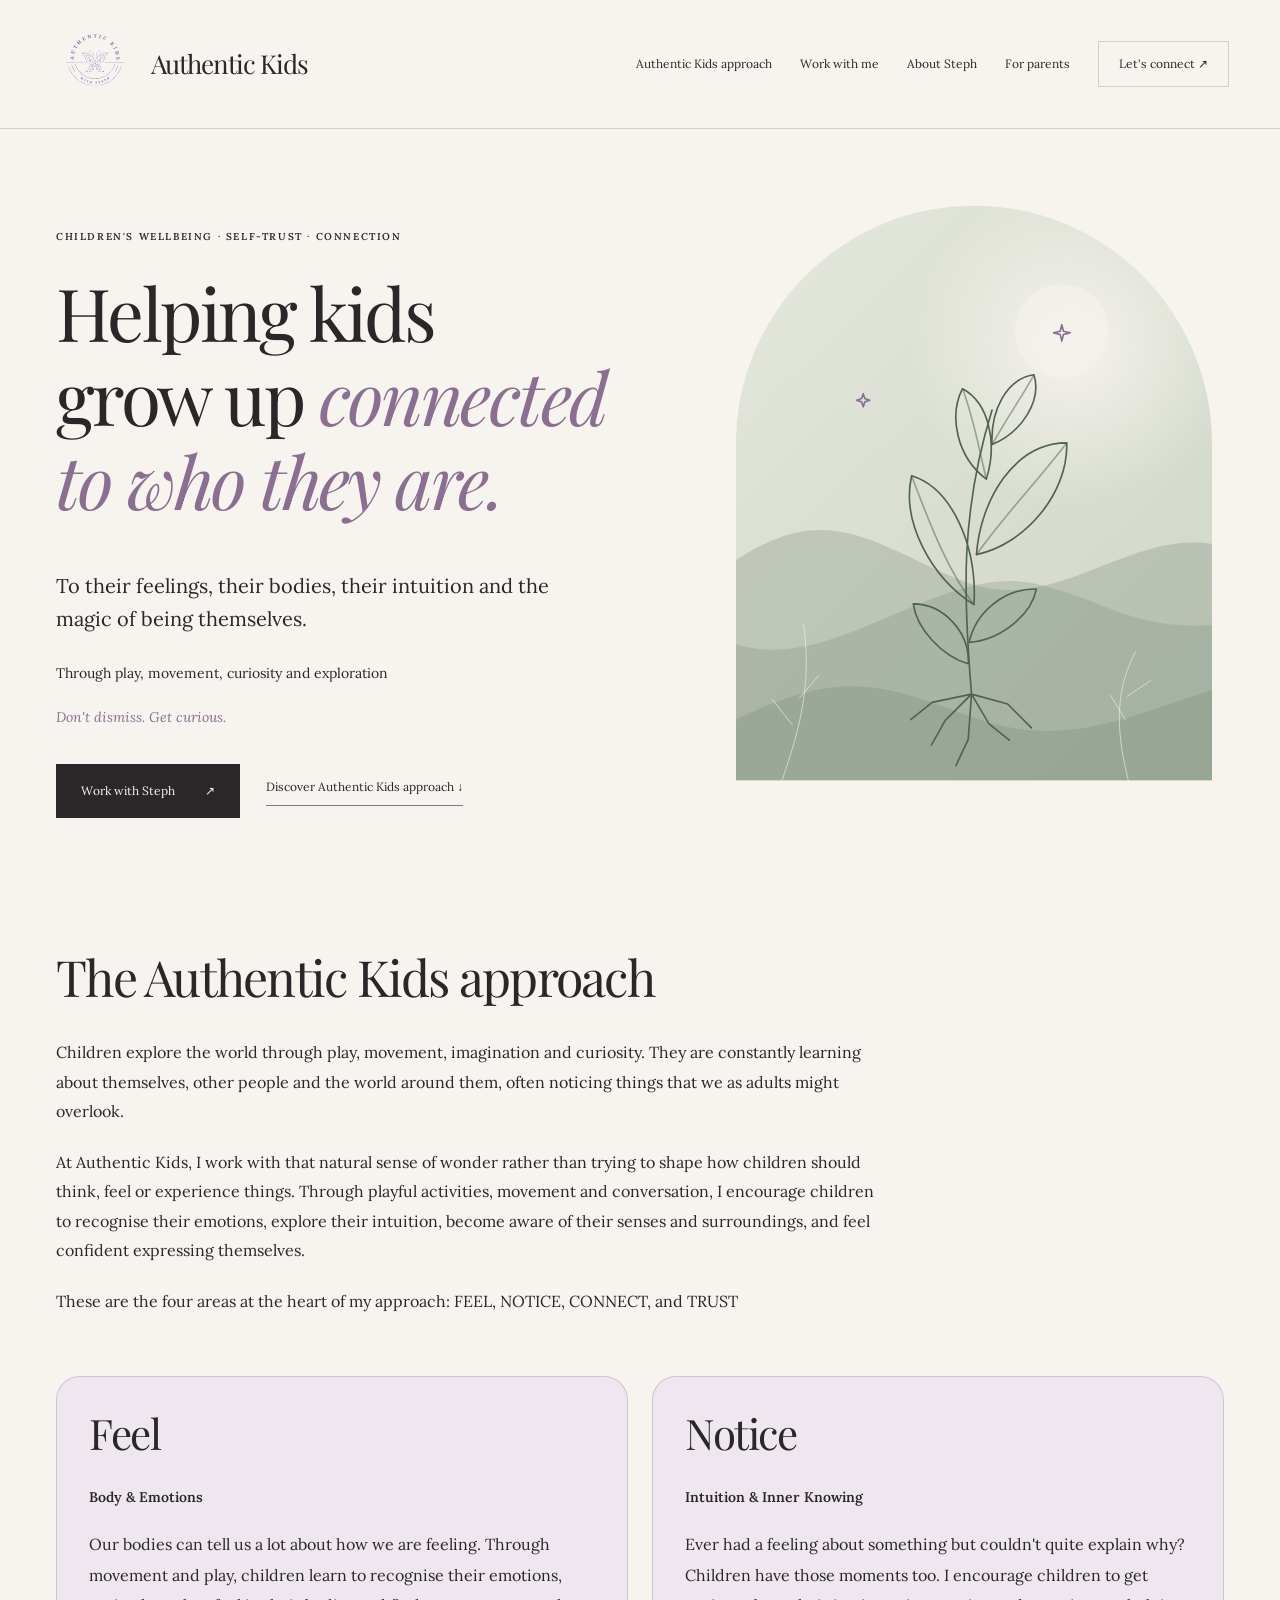
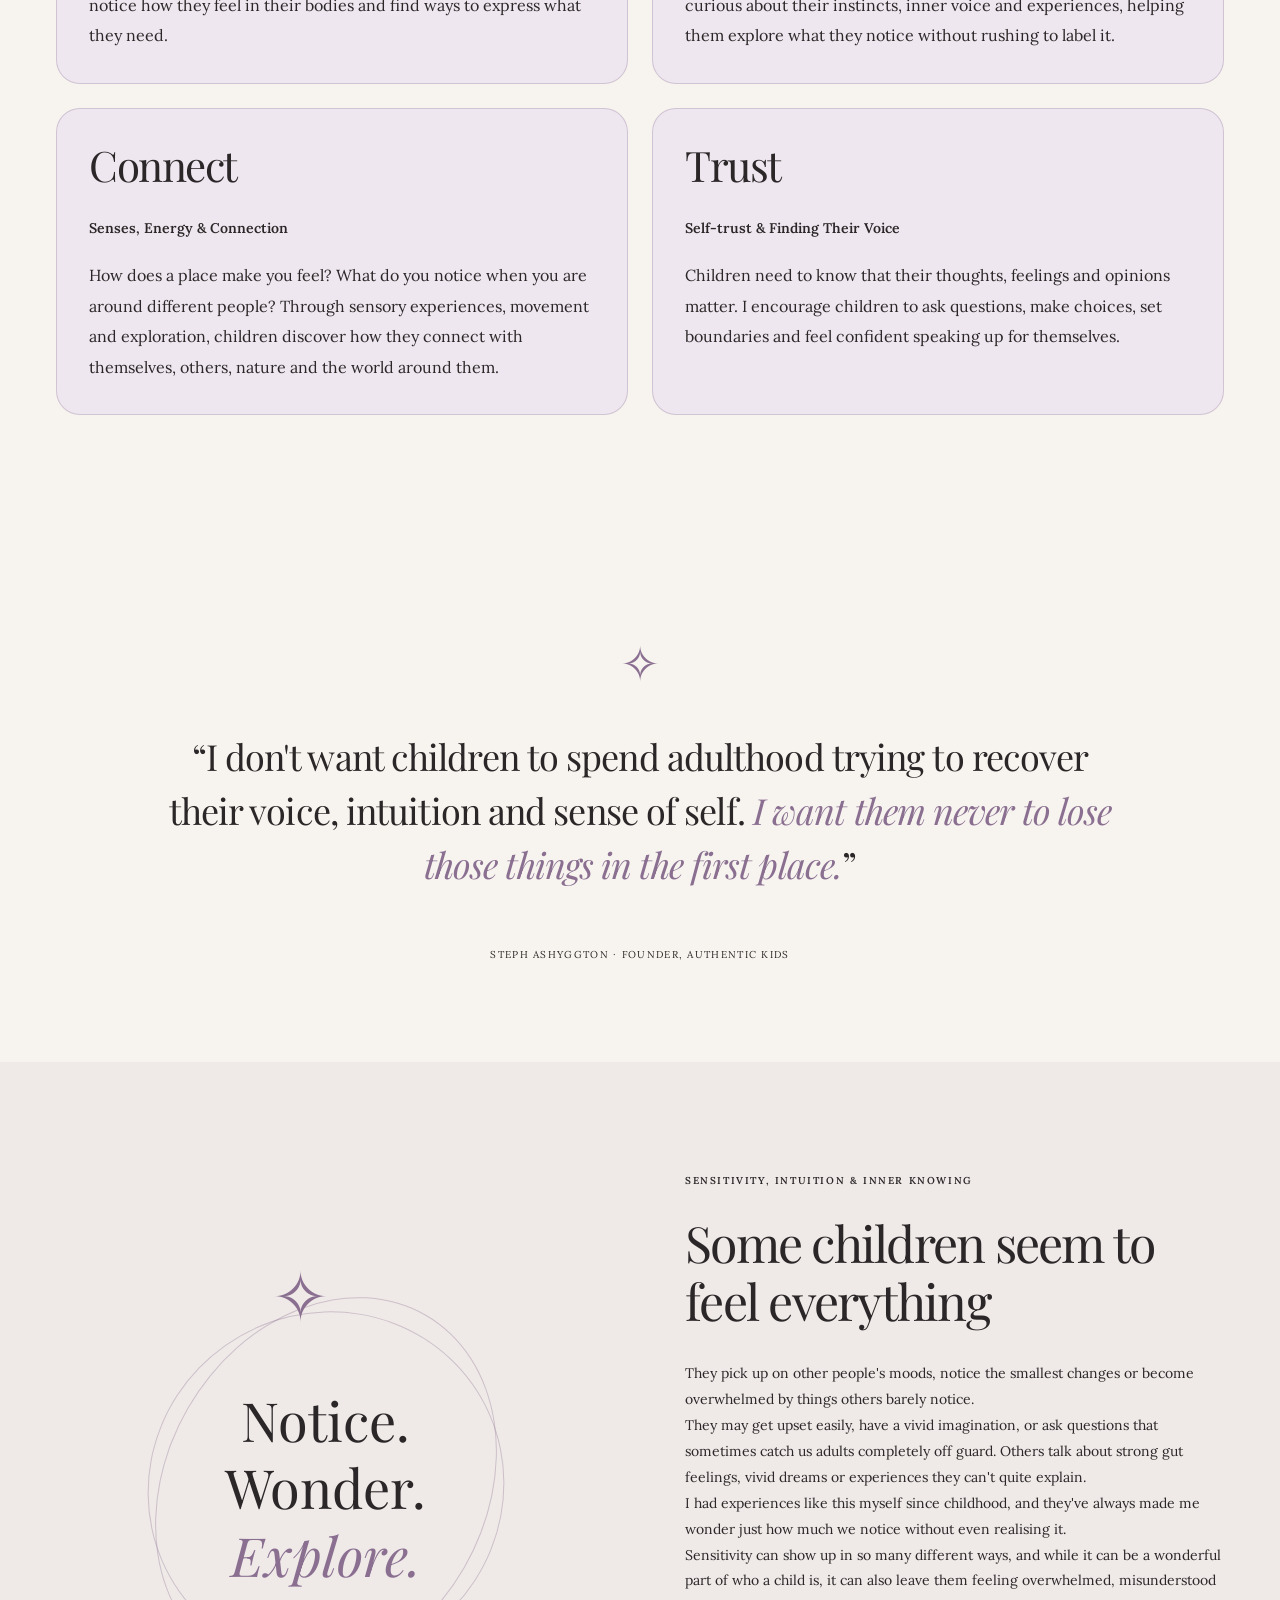
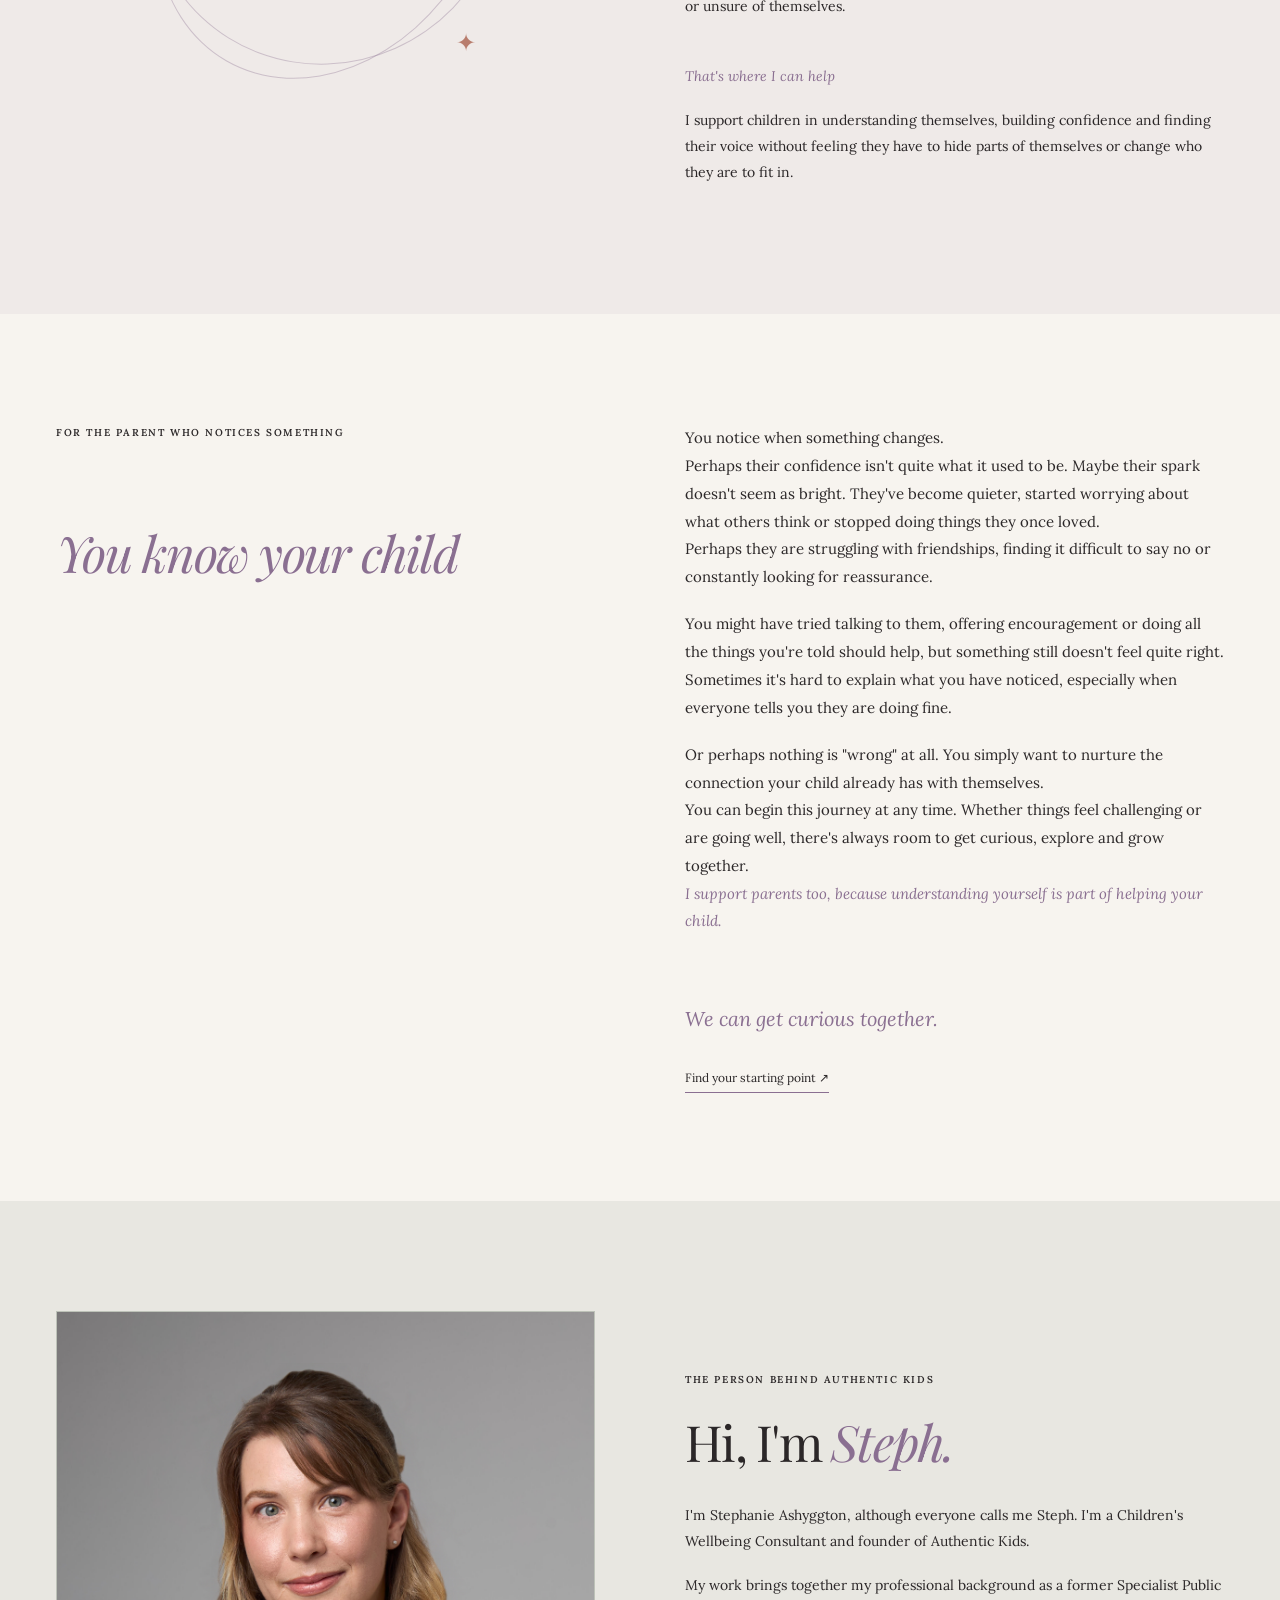
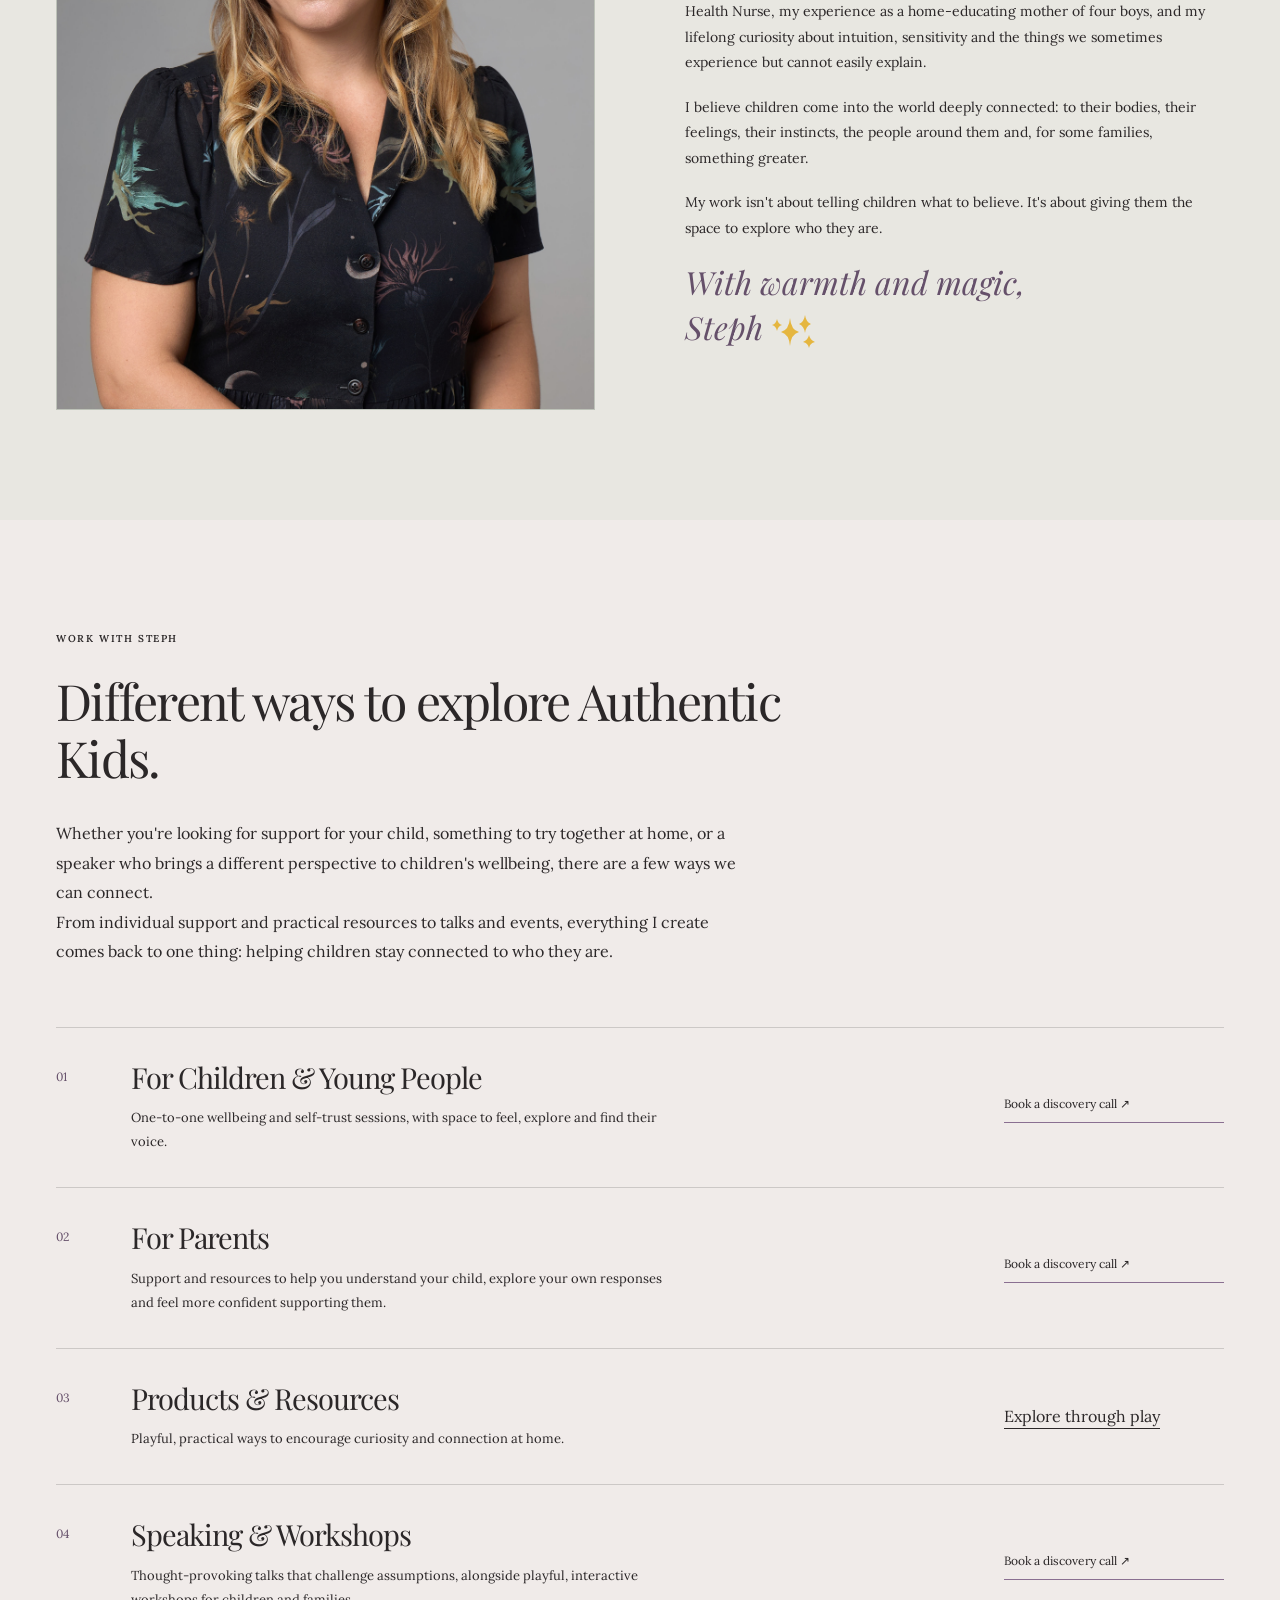
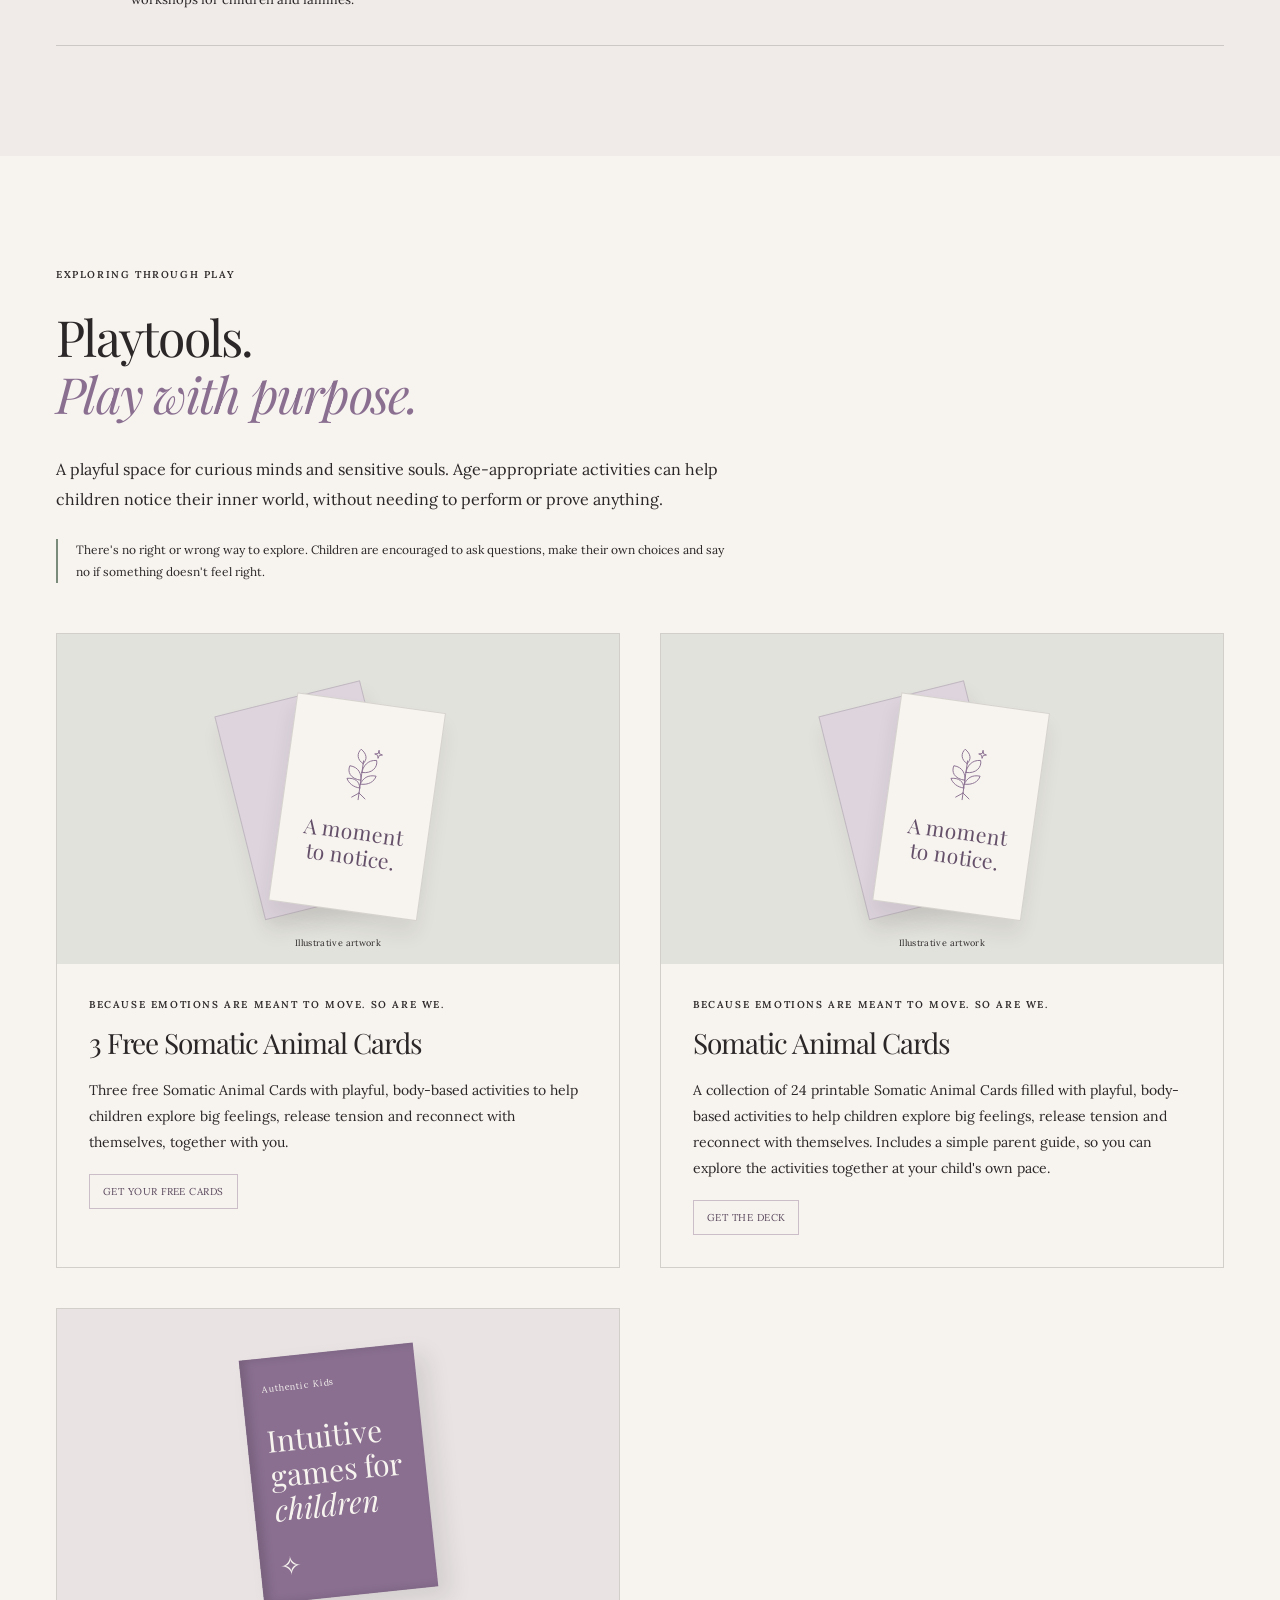
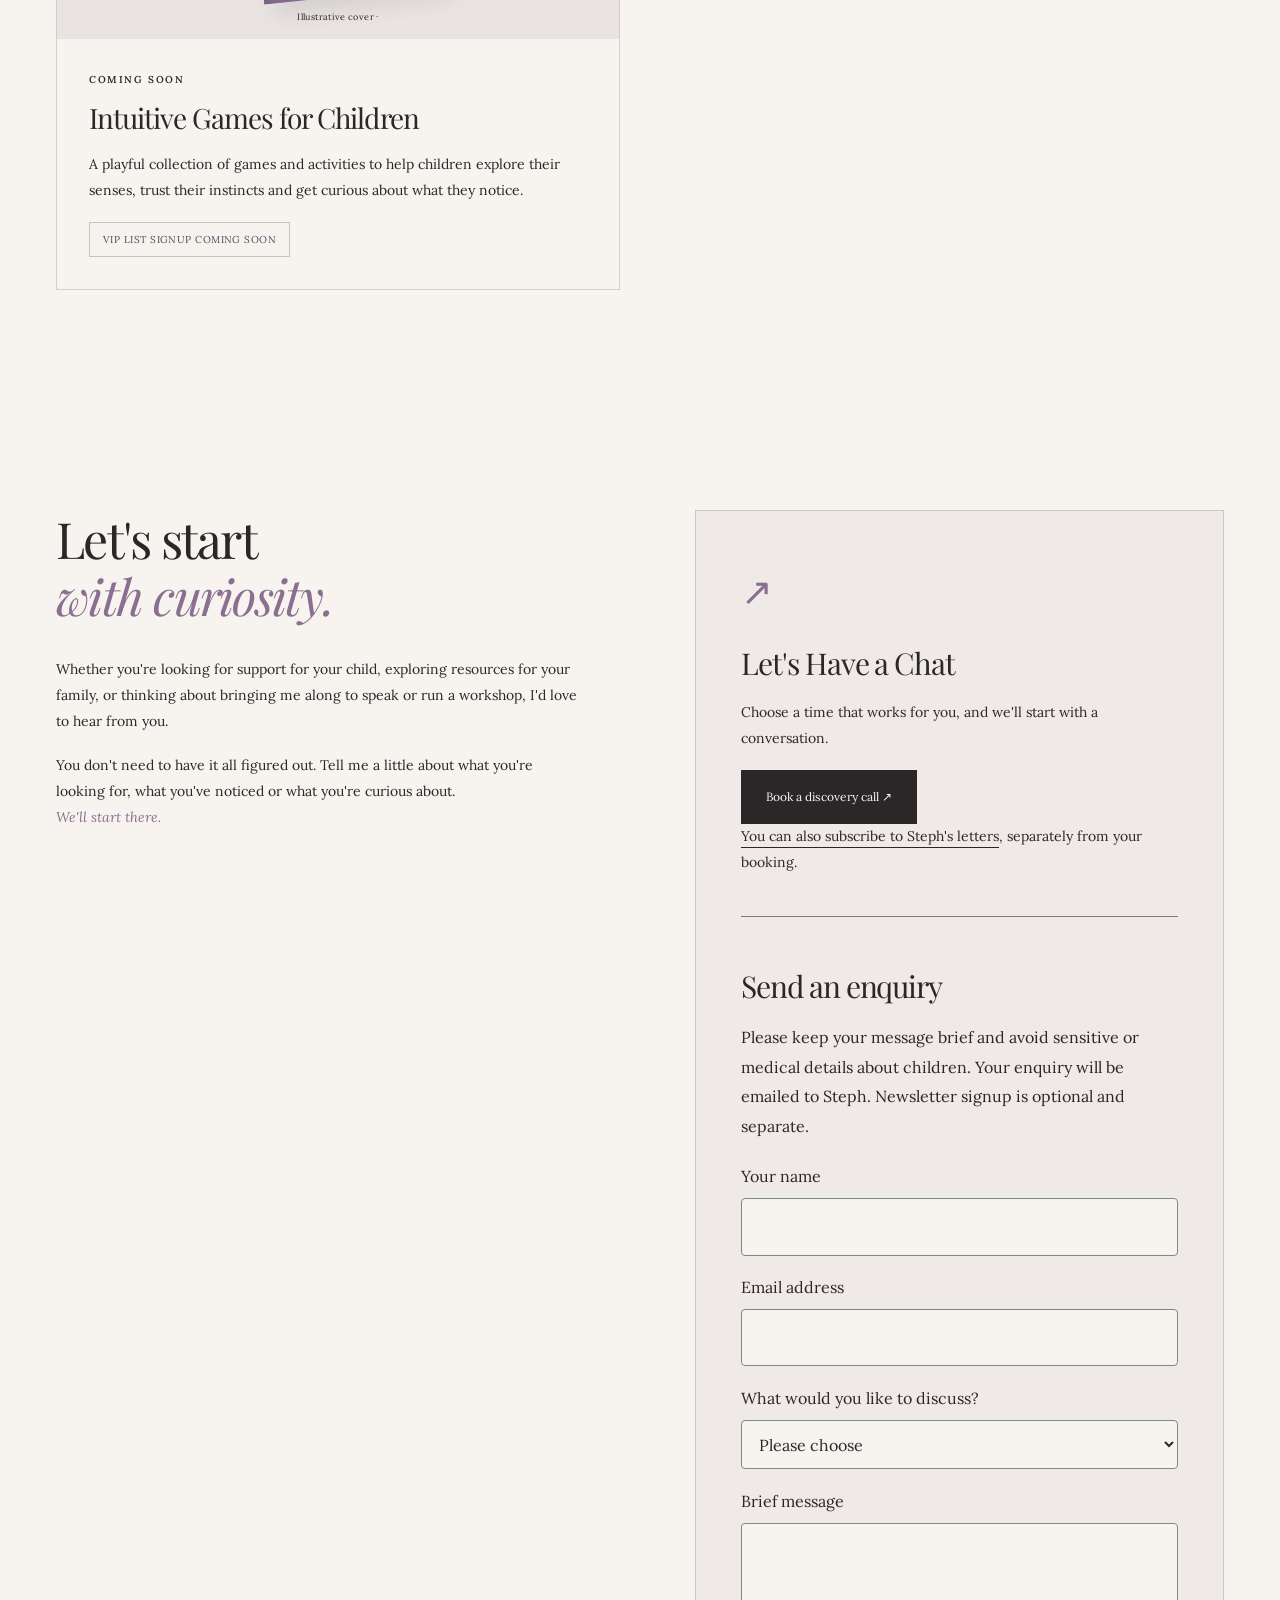
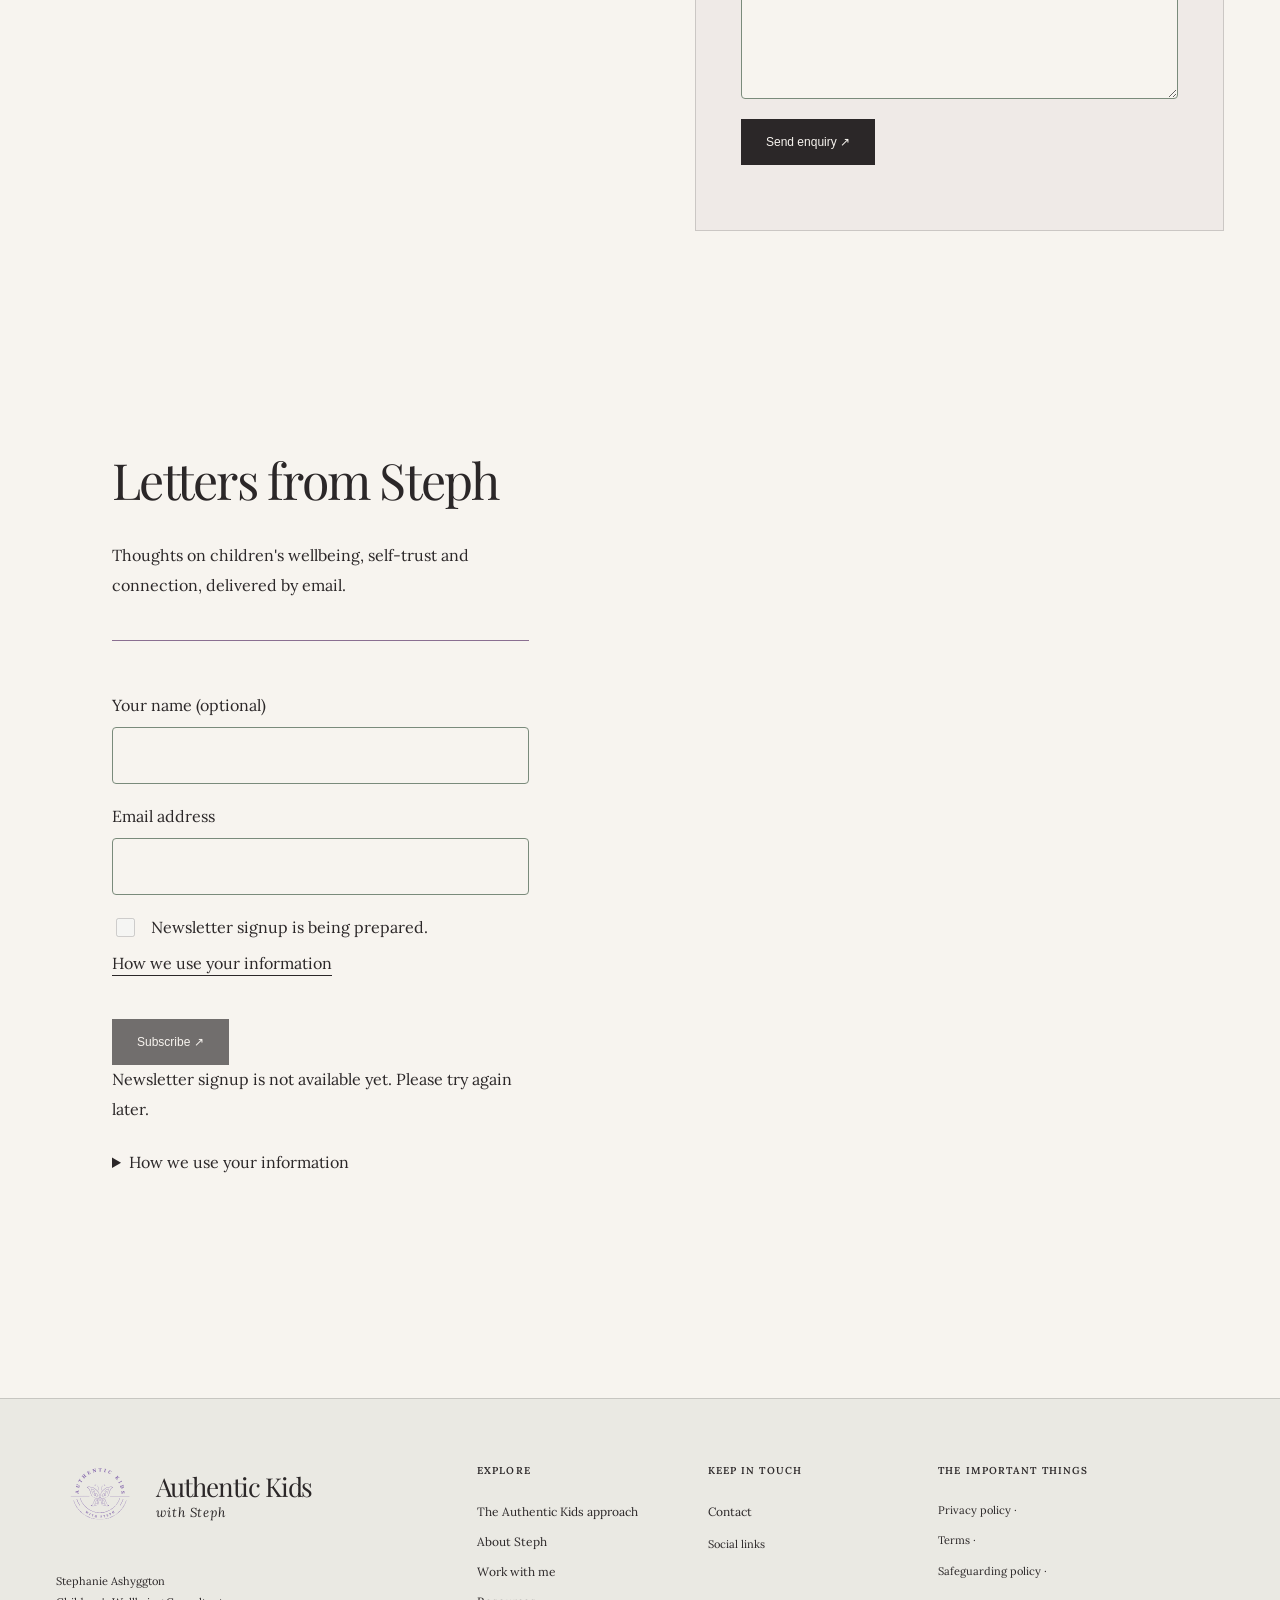
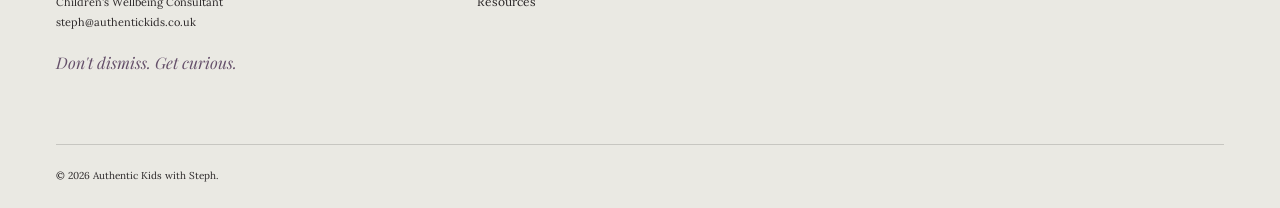
==== index.html @ e23636eb "Update spacing" ====
<!doctype html>
<html lang="en-GB">
  <head>
    <meta charset="utf-8">
    <meta name="viewport" content="width=device-width, initial-scale=1">
    <meta name="theme-color" content="#F7F4EF">
    <title>
    Authentic Kids with Steph | Children's wellbeing & self-trust
    </title>
    <meta name="description" content="Helping children understand their feelings, find their voice and grow in self-trust. Discover Steph Ashyggton's curious, grounded approach to children's wellbeing.">
    <meta property="og:title" content="Authentic Kids with Steph">
    <meta property="og:description" content="Helping kids grow up connected. Children's wellbeing, self-trust and connection.">
    <meta property="og:type" content="website">
    <meta property="og:url" content="https://authentickids.co.uk/">
    <link rel="canonical" href="https://authentickids.co.uk/">
    <link rel="icon" href="assets/mark.svg" type="image/svg+xml">
    <link rel="preconnect" href="https://fonts.googleapis.com">
    <link rel="preconnect" href="https://fonts.gstatic.com" crossorigin>
    <link href="https://fonts.googleapis.com/css2?family=Lora:ital,wght@0,400;0,500;0,600;1,400&family=Playfair+Display:ital,wght@0,400;0,500;0,600;1,400;1,500&display=swap" rel="stylesheet">
    <link rel="stylesheet" href="styles.css">
    <script src="script.js" defer></script>
    <script src="newsletter/signup.js" defer></script>
  </head>
  <body>
    <a class="skip-link" href="#main">Skip to content</a>
    <header class="site-header">
      <a class="wordmark" href="#home" aria-label="Authentic Kids with Steph, home">
      <img src="assets/logo.svg" alt="" width="88" height="88" class="header-logo">
      <span>Authentic Kids</span></a><button class="menu-toggle" type="button" aria-expanded="false" aria-controls="navigation" hidden>Menu <span aria-hidden="true">☰</span></button>
      <nav id="navigation" aria-label="Main navigation">
        <a href="#approach">Authentic Kids approach</a><a href="#work">Work with me</a><a href="#about">About Steph</a><a href="#parents">For parents</a><a class="nav-contact" href="#contact">Let's connect ↗</a>
      </nav>
    </header>
    <main id="main">
      <section class="hero wrap" id="home" aria-labelledby="hero-title">
        <div class="hero-copy">
          <p class="eyebrow">
            Children's wellbeing · Self-trust · Connection
          </p>
          <h1 id="hero-title">
            Helping kids<br>grow up <em>connected to who they are.</em>
          </h1>
          <p class="hero-subtitle">
            To their feelings, their bodies, their intuition and the magic of being themselves.
          </p>
          <p>
            Through play, movement, curiosity and exploration
          </p>
          <p>
            <em>Don't dismiss. Get curious.</em>
          </p>
          <div class="actions">
            <a class="button" href="https://calendar.app.google/ogfMT9sHYbNbyrfA8">Work with Steph <span aria-hidden="true">↗</span></a><a class="text-link" href="#approach">Discover Authentic Kids approach ↓</a>
          </div>
        </div>
        <figure class="hero-art">
          <img src="assets/growing.svg" alt="A rooted plant reaching towards a small star, framed by soft sage hills" width="580" height="700">
          <figcaption>

          </figcaption>
        </figure>
      </section>
      <section class="section wrap" id="approach" aria-labelledby="approach-title">
        <div class="section-intro">
          <h2 id="approach-title">
            The Authentic Kids approach
          </h2>
          <p>
            Children explore the world through play, movement, imagination and curiosity.
            They are constantly learning about themselves, other people and the world around them,
            often noticing things that we as adults might overlook.
          </p>
          <p>
            At Authentic Kids, I work with that natural sense of wonder rather than trying to shape how children should think,
            feel or experience things.
            Through playful activities, movement and conversation, I encourage children to recognise their emotions,
            explore their intuition, become aware of their senses and surroundings, and feel confident expressing themselves.
            <p>These are the four areas at the heart of my approach: FEEL, NOTICE, CONNECT, and TRUST</p>
          </p>
        </div>
        <div class="pillars">
          <article>
            <h3>
              Feel
            </h3>
            <p class="pillar-label">
              Body & Emotions
            </p>
            <p>
              Our bodies can tell us a lot about how we are feeling. Through movement and play, children learn to recognise
              their emotions, notice how they feel in their bodies and find ways to express what they need.
            </p>
          </article>
          <article>
            <h3>
              Notice
            </h3>
            <p class="pillar-label">
              Intuition & Inner Knowing
            </p>
            <p>
              Ever had a feeling about something but couldn't quite explain why? Children have those moments too.
              I encourage children to get curious about their instincts, inner voice and experiences, helping them explore what they notice
              without rushing to label it.
            </p>
          </article>
          <article>
            <h3>
              Connect
            </h3>
            <p class="pillar-label">
              Senses, Energy & Connection
            </p>
            <p>
              How does a place make you feel? What do you notice when you are around different people?
              Through sensory experiences, movement and exploration, children discover how they connect with themselves, others,
              nature and the world around them.
            </p>
          </article>
          <article>
            <h3>
              Trust
            </h3>
            <p class="pillar-label">
              Self-trust & Finding Their Voice
            </p>
            <p>
              Children need to know that their thoughts, feelings and opinions matter.
              I encourage children to ask questions, make choices, set boundaries and feel confident speaking up
              for themselves.
            </p>
          </article>
        </div>
      </section>
      <section class="quote-section wrap" aria-label="A thought from Steph">
        <span class="quote-star" aria-hidden="true">✧</span>
        <blockquote>
          <p>
            “I don't want children to spend adulthood trying to recover their voice, intuition and
            sense of self. <em>I want them never to lose those things in the first place.</em>”
          </p>
          <cite>Steph Ashyggton · Founder, Authentic Kids</cite>
        </blockquote>
      </section>
      <section class="wonder section" id="wonder" aria-labelledby="wonder-title">
        <div class="wrap split">
          <div class="wonder-art" aria-hidden="true">
            <span class="orbit orbit-one"></span><span class="orbit orbit-two"></span><span class="wonder-star">✧</span>
            <p>
              Notice.<br>Wonder.<br><em>Explore.</em>
            </p>
            <span class="little-star">✦</span>
          </div>
          <div>
            <p class="eyebrow">
              Sensitivity, Intuition & Inner Knowing
            </p>
            <h2 id="wonder-title">
              Some children seem to feel everything
            </h2>
            <p>
              They pick up on other people's moods, notice the smallest changes or become overwhelmed by things others
              barely notice.
              <br>They may get upset easily, have a vivid imagination, or ask questions that sometimes catch us adults
              completely off guard.
              Others talk about strong gut feelings, vivid dreams or experiences they can't quite explain.
              <br>I had experiences like this myself since childhood, and they've always made me wonder just how much
              we notice without even realising it.
              <br>Sensitivity can show up in so many different ways, and while it can be a wonderful part of who a child is,
              it can also leave them feeling overwhelmed, misunderstood or unsure of themselves.
              </p>
            <p>
              <br><em>That's where I can help</em>
            </p>
            <p>
              I support children in understanding themselves, building confidence and finding their voice
              without feeling they have to hide parts of themselves or change who they are to fit in.
              <br>
            </p>
          </div>
        </div>
      </section>
      <section class="section wrap parents" id="parents" aria-labelledby="parents-title">
        <div>
          <p class="eyebrow">
            For the parent who notices something
          </p>
          <h2 id="parents-title">
           <br><em>You know your child</em>
          </h2>
        </div>
        <div>
          <p>
            You notice when something changes.<br> Perhaps their confidence isn't quite what it used to be.
            Maybe their spark doesn't seem as bright. They've become quieter, started worrying about
            what others think or stopped doing things they once loved.
            <br> Perhaps they are struggling with friendships, finding it difficult to say no or constantly looking for
            reassurance.
          </p>
          <p>
            You might have tried talking to them, offering encouragement or doing all the things
            you're told should help, but something still doesn't feel quite right. 
            <br>Sometimes it's hard to explain what you
            have noticed, especially when everyone tells you they are doing fine.
          </p>

            <p>Or perhaps nothing is "wrong" at all. You simply want to nurture the connection your child already has with themselves.
            <br>  You can begin this journey at any time. Whether things feel challenging or are going well, 
              there's always room to get curious, explore and grow together.
            <br><em>I support parents too, because understanding yourself is part of helping your child.</em>
          </p>
          <p class="parent-invitation">
            <br><em>We can get curious together.</em>
          </p>
          <a class="text-link" href="#work">Find your starting point ↗</a>
        </div>
      </section>
      <section class="about section" id="about" aria-labelledby="about-title">
        <div class="wrap split">
          <figure class="steph-portrait">
            <img
              src="assets/steph.jpg"
              alt="Steph Ashyggton, founder of Authentic Kids"
              width="3136"
              height="4704"
              loading="lazy"
            >
          </figure>
          <div>
            <p class="eyebrow">
              The person behind Authentic Kids
            </p>
            <h2 id="about-title">
              Hi, I'm <em>Steph.</em>
            </h2>
            <p>
              I'm Stephanie Ashyggton, although everyone calls me Steph. I'm a Children's Wellbeing Consultant and
              founder of Authentic Kids.
            </p>
            <p>
              My work brings together my professional background as a former Specialist Public
              Health Nurse, my experience as a home-educating mother of four boys, and my lifelong
              curiosity about intuition, sensitivity and the things we sometimes experience but
              cannot easily explain.
            </p>
            <p>
              I believe children come into the world deeply connected: to their bodies, their
              feelings, their instincts, the people around them and, for some families, something
              greater.
            </p>
            <p>
              My work isn't about telling children what to believe. It's about giving them the space
              to explore who they are.
            </p>
            <span class="signature"> With warmth and magic, <br>Steph <svg width="46" height="34" viewBox="0 0 46 34" aria-hidden="true" focusable="false" style="vertical-align: middle; fill: #E5B63F;">
              <path d="M19 3 Q20 15 28 17 Q20 19 19 31 Q18 19 10 17 Q18 15 19 3Z"/>
              <path d="M34 0 Q35 7 40 9 Q35 11 34 18 Q33 11 28 9 Q33 7 34 0Z"/>
              <path d="M38 20 Q39 25 44 27 Q39 28 38 33 Q37 28 32 27 Q37 25 38 20Z"/>
              <path d="M6 4 Q7 9 11 10 Q7 11 6 16 Q5 11 1 10 Q5 9 6 4Z"/>
            </svg></span>
          </div>
        </div>
      </section>

      <section class="section work" id="work" aria-labelledby="work-title">
        <div class="wrap">
          <div class="section-intro">
            <p class="eyebrow">
              Work with Steph
            </p>
            <h2 id="work-title">
              Different ways to explore Authentic Kids.
            </h2>
            <p>
              Whether you're looking for support for your child,
              something to try together at home, or a speaker who brings a different perspective to children's
              wellbeing, there are a few ways we can connect.
              <br>From individual support and practical resources to talks and events, everything I create comes
              back to one thing: helping children stay connected to who they are.
            </p>
          </div>
          <div class="service-list">
            <article>
              <span class="service-index">01</span>
              <div>
                <h3>
                  For Children & Young People
                </h3>
                <p>
                  One-to-one wellbeing and self-trust sessions, with space to feel, explore and find
                  their voice.
                </p>
              </div>
              <a class="text-link" href="https://calendar.app.google/ogfMT9sHYbNbyrfA8">Book a discovery call ↗</a>
            </article>
            <article>
              <span class="service-index">02</span>
              <div>
                <h3>
                  For Parents
                </h3>
                <p>
                Support and resources to help you understand your child, explore your own responses and feel more
                  confident supporting them.
                </p>
              </div>
              <a class="text-link" href="https://calendar.app.google/ogfMT9sHYbNbyrfA8">Book a discovery call ↗</a>
            </article>
            <article>
              <span class="service-index">03</span>
              <div>
                <h3>
                 Products & Resources
                </h3>
                <p>
                  Playful, practical ways to encourage curiosity and connection at home.
                </p>
              </div>
              <a href="#resources">Explore through play</a>
            </article>
            <article>
              <span class="service-index">04</span>
              <div>
                <h3>
                  Speaking & Workshops
                </h3>
                <p>
                  Thought-provoking talks that challenge assumptions, alongside playful, interactive workshops
                  for children and families.
                </p>
              </div>
              <a class="text-link" href="https://calendar.app.google/ogfMT9sHYbNbyrfA8">Book a discovery call ↗</a>
            </article>
          </div>
        </div>
      </section>
      <section class="section wrap resources" id="resources" aria-labelledby="resources-title">
        <div class="resources-intro">
          <p class="eyebrow">
            Exploring through play
          </p>
          <h2 id="resources-title">
            Playtools.<br><em>Play with purpose.</em>
          </h2>
          <p>
            A playful space for curious minds and sensitive souls. Age-appropriate activities can
            help children notice their inner world, without needing to perform or prove anything.
          </p>
          <p class="small-note">
            There's no right or wrong way to explore. Children are encouraged to ask questions,
            make their own choices and say no if something doesn't feel right.
          </p>
        </div>
        <div class="product-grid">
          <article class="product">
            <div class="product-art cards-art" aria-hidden="true">
              <span class="paper-card back-card"></span><span class="paper-card front-card">
              <img src="assets/mark.svg" alt="" width="46" height="56">
              <span>A moment<br>to notice.</span></span><small>Illustrative artwork</small>
            </div>
            <div class="product-copy">
              <p class="eyebrow">
              Because emotions are meant to move. So are we.
              </p>
              <h3>
                3 Free Somatic Animal Cards
              </h3>
              <p>
                Three free Somatic Animal Cards with playful, body-based activities to help children explore big feelings,
                release tension and reconnect with themselves, together with you.
              </p>
              <span class="status">Get Your Free Cards  </span>
            </div>
          </article>
           <article class="product">
            <div class="product-art cards-art" aria-hidden="true">
              <span class="paper-card back-card"></span><span class="paper-card front-card">
              <img src="assets/mark.svg" alt="" width="46" height="56">
              <span>A moment<br>to notice.</span></span><small>Illustrative artwork</small>
            </div>
            <div class="product-copy">
              <p class="eyebrow">
                 Because emotions are meant to move. So are we.
              </p>
              <h3>
                Somatic Animal Cards
              </h3>
              <p>
                A collection of 24 printable Somatic Animal Cards filled with playful, body-based activities to help
                children explore big feelings, release tension and reconnect with themselves.
                Includes a simple parent guide, so you can explore the activities together at your child's own pace.
              </p>
              <span class="status">Get the Deck</span>
            </div>
          </article>
          <article class="product">
            <div class="product-art book-art" aria-hidden="true">
              <div class="book-cover">
                <small>Authentic Kids</small><span>Intuitive<br>games for<br><em>children</em></span><i>✧</i>
              </div>
              <small>Illustrative cover ·</small>
            </div>
            <div class="product-copy">
              <p class="eyebrow">
                Coming Soon
              </p>
              <h3>
                Intuitive Games for Children
              </h3>
              <p>
                A playful collection of games and activities to help children explore their senses, 
                trust their instincts and get curious about what they notice.
              </p>
              <span class="status">VIP list signup coming soon</span>
            </div>
          </article>
        </div>
      </section>

      <section class="section wrap contact" id="contact" aria-labelledby="contact-title">
        <div>

          <h2 id="contact-title">
            Let's start<br><em>with curiosity.</em>
          </h2>
          <p>
            Whether you're looking for support for your child, exploring resources for your family,
            or thinking about bringing me along to speak or run a workshop, I'd love to hear from you.
          </p>
          <p>
            You don't need to have it all figured out. Tell me a little about what you're looking for,
            what you've noticed or what you're curious about.
            <br><em>We'll start there.</em>
          </p>
        </div>
        <div class="contact-notice">
          <span aria-hidden="true">↗</span>
          <h3>
            Let's Have a Chat
          </h3>
          <p>
            Choose a time that works for you, and we'll start with a conversation.
          </p>
          <p>
            
          </p>
          <a class="button" href="https://calendar.app.google/ogfMT9sHYbNbyrfA8">Book a discovery call ↗</a>
          <p><a href="newsletter/subscribe/?source=booking">You can also subscribe to Steph's letters</a>, separately from your booking.</p>
          <form class="enquiry-form" id="enquiry-form">
            <h3>Send an enquiry</h3>
            <p id="enquiry-guidance">Please keep your message brief and avoid sensitive or medical details about children. Your enquiry will be emailed to Steph. Newsletter signup is optional and separate.</p>
            <label for="enquiry-name">Your name</label>
            <input id="enquiry-name" name="name" autocomplete="name" maxlength="100" required>
            <label for="enquiry-email">Email address</label>
            <input id="enquiry-email" name="email" type="email" autocomplete="email" maxlength="254" required>
            <label for="enquiry-type">What would you like to discuss?</label>
            <select id="enquiry-type" name="type" required>
              <option value="">Please choose</option>
              <option value="child-sessions">Children's sessions</option>
              <option value="parent-support">Parent support</option>
              <option value="speaking">Speaking or workshops</option>
              <option value="other">Something else</option>
            </select>
            <label for="enquiry-message">Brief message</label>
            <textarea id="enquiry-message" name="message" rows="5" maxlength="4000" aria-describedby="enquiry-guidance" required></textarea>
            <label class="newsletter-optional newsletter-consent" hidden><input type="checkbox" name="newsletterConsent" disabled> <span data-newsletter-consent></span></label>
            <button class="button" type="submit" disabled>Send enquiry ↗</button>
            <p id="enquiry-status" role="status" aria-live="polite"></p>
            <noscript><p>Please enable JavaScript to use this form, or email steph@authentickids.co.uk.</p></noscript>
          </form>
        </div>

      <section class="section wrap newsletter-section" id="newsletter" aria-labelledby="newsletter-title">
        <h2 id="newsletter-title">Letters from Steph</h2>
        <p>Thoughts on children's wellbeing, self-trust and connection, delivered by email.</p>
        <form class="enquiry-form newsletter-signup" data-source="website">
          <label for="newsletter-name">Your name (optional)</label><input id="newsletter-name" name="name" autocomplete="given-name" maxlength="100">
          <label for="newsletter-email">Email address</label><input id="newsletter-email" name="email" type="email" autocomplete="email" maxlength="254" required>
          <label class="newsletter-consent"><input type="checkbox" name="consent" required disabled> <span data-newsletter-consent>Newsletter signup is being prepared.</span></label>
          <p><a href="#newsletter-privacy">How we use your information</a></p>
          <button class="button" type="submit" disabled>Subscribe ↗</button>
          <p role="status" aria-live="polite">Checking newsletter signup availability…</p>
          <noscript><p>Please enable JavaScript to subscribe.</p></noscript>
        </form>
        <details id="newsletter-privacy"><summary>How we use your information</summary><p>We use your email address and optional name to send the Authentic Kids letters you request. You must confirm your email before receiving them, and you can unsubscribe using any letter. Please do not include information about children. A minimal do-not-contact record may be retained after a profile is removed. For questions, email steph@authentickids.co.uk.</p></details>
      </section>
    </main>
    <footer class="site-footer">
      <div class="wrap footer-grid">
        <div>
          <a class="wordmark" href="#home">
          <img src="assets/logo.svg" alt="" width="88" height="88" class="header-logo">
          <span>Authentic Kids<small>with Steph</small></span></a>
          <p>
            Stephanie Ashyggton<br>Children's Wellbeing Consultant<br>steph@authentickids.co.uk
          </p>
          <p class="footer-motto">
            Don't dismiss. Get curious.
          </p>
        </div>
        <div>
          <h2>
            Explore
          </h2>
          <a href="#approach">The Authentic Kids approach</a><a href="#about">About Steph</a><a href="#work">Work with me</a><a href="#resources">Resources</a>
        </div>
        <div>
          <h2>
            Keep in touch
          </h2>
          <a href="#contact">Contact</a>
          <p class="footer-pending">
            Social links<br>
          </p>
        </div>
        <div>
          <h2>
            The important things
          </h2>
          <p class="footer-pending">
            Privacy policy ·
          </p>
          <p class="footer-pending">
            Terms ·
          </p>
          <p class="footer-pending">
            Safeguarding policy ·
          </p>
        </div>
      </div>
      <div class="wrap footer-bottom">
        <span>© <span id="year">2026</span> Authentic Kids with Steph.</span><a href="#home>"Back to top ↑</a>
      </div>
    </footer>
  </body>
</html>
---- styles.css ----
:root {
  --cream: #f7f4ef;
  --ink: #2b2728;
  --plum: #8a6f91;
  --sage: #7a8b7b;
  --clay: #b87d6d;
  --line: rgba(43,39,40,.18);
  --serif: 'Playfair Display',Georgia,serif;
  --body: 'Lora',Georgia,serif
}

* {
  box-sizing: border-box
}

html {
  scroll-behavior: smooth;
  scroll-padding-top: 105px
}

body {
  margin: 0;
  background: var(--cream);
  color: var(--ink);
  font: 16px/1.85 var(--body);
  -webkit-font-smoothing: antialiased
}

a {
  color: inherit;
  text-underline-offset: 6px
}

a,button {
  -webkit-tap-highlight-color: transparent
}

a:focus-visible,button:focus-visible {
  outline: 2px solid var(--ink);
  outline-offset: 6px
}

img {
  max-width: 100%;
  display: block
}

figure,blockquote {
  margin: 0
}

p {
  margin: 0 0 1.3em
}

h1,h2,h3 {
  font-family: var(--serif);
  font-weight: 400;
  line-height: 1.15;
  margin: 0 0 .65em;
  letter-spacing: -.035em
}

h1 {
  font-size: clamp(48px,5.7vw,84px)
}

h2 {
  font-size: clamp(35px,3.9vw,56px)
}

h3 {
  font-size: 29px
}

em {
  font-weight: 400;
  color: var(--plum)
}

.wrap {
  width: min(1240px,calc(100% - 112px));
  margin-inline: auto
}

.section {
  padding-block: 110px
}

.eyebrow {
  font-size: 10px;
  font-weight: 600;
  line-height: 1.7;
  letter-spacing: .16em;
  text-transform: uppercase;
  margin-bottom: 25px
}

.skip-link {
  position: fixed;
  z-index: 20;
  top: 8px;
  left: 10px;
  transform: translateY(-160%);
  background: var(--cream);
  padding: 12px
}

.skip-link:focus {
  transform: none
}

.site-header {
  position: sticky;
  top: 0;
  z-index: 10;
  min-height: 100px;
  padding: 20px 4%;
  background: rgba(247,244,239,.97);
  display: flex;
  align-items: center;
  justify-content: space-between;
  border-bottom: 1px solid var(--line);
  gap: 24px
}

.wordmark {
  display: inline-flex;
  align-items: center;
  gap: 12px;
  text-decoration: none;
  flex-shrink: 0;
  font: 26px/1.15 var(--serif);
  letter-spacing: -.04em
}

.wordmark small {
  display: block;
  font: italic 13px/1.7 var(--body);
  letter-spacing: .07em
}

.site-header nav {
  display: flex;
  align-items: center;
  gap: 28px;
  font-size: 12px
}

.site-header nav a {
  text-decoration: none
}

.site-header nav a:hover {
  color: #65506a
}

.nav-contact {
  border: 1px solid var(--line);
  padding: 11px 20px
}

.menu-toggle {
  font: 14px var(--body);
  background: none;
  border: 1px solid var(--line);
  padding: 12px
}

.hero {
  display: grid;
  grid-template-columns: 1.2fr 1fr;
  gap: 50px;
  padding-top: 64px
}

.hero-copy {
  padding-block: 35px 20px;
  align-self: center
}

.hero-copy>p:not(.eyebrow) {
  max-width: 530px;
  font-size: 14px
}

.hero-copy .hero-subtitle {
  font-size: 20px!important;
  line-height: 1.65;
  max-width: 490px
}

.hero-art {
  padding: 0 12px 0 20px
}

.hero-art>img {
  width: 100%;
  max-height: 600px;
  object-fit: contain
}

.hero-art figcaption {
  font-size: 11px;
  font-style: italic;
  letter-spacing: .03em;
  text-align: center;
  margin-top: 16px
}

.actions {
  display: flex;
  align-items: center;
  gap: 26px;
  flex-wrap: wrap;
  margin-top: 33px
}

.button {
  display: inline-flex;
  gap: 30px;
  align-items: center;
  background: var(--ink);
  color: var(--cream);
  text-decoration: none;
  padding: 15px 24px;
  font-size: 12px;
  border: 1px solid var(--ink);
  transition: background .2s
}

.button:hover {
  background: #514352
}

.text-link {
  font-size: 12px;
  text-decoration: none;
  border-bottom: 1px solid var(--plum);
  padding-bottom: 7px
}

.hero-foot {
  grid-column: 1/-1;
  display: flex;
  justify-content: space-between;
  padding: 25px 0 33px;
  border-top: 1px solid var(--line);
  font-size: 11px
}

.hero-foot a {
  text-decoration: none
}

.philosophy {
  padding: 90px 0;
  background: var(--ink);
  color: var(--cream)
}

.philosophy-grid {
  display: grid;
  grid-template-columns: 1.1fr 1fr;
  gap: 100px
}

.philosophy h2 {
  font-size: clamp(48px,5.5vw,76px)
}

.philosophy em {
  color: #c9b5cf
}

.philosophy p:not(.eyebrow) {
  font-size: 15px
}

.philosophy .tell-me {
  font: italic 34px var(--serif)!important;
  color: #c9b5cf;
  margin-bottom: 0
}

.section-intro {
  max-width: 820px;
  margin-bottom: 60px
}

.section-intro>p:last-child {
  max-width: 680px
}

.pillars {
  display: grid;
  grid-template-columns: repeat(4,1fr)
}

.pillars article {
  padding: 0 24px;
  border-left: 1px solid var(--line)
}

.pillars article:first-child {
  padding-left: 0;
  border: 0
}

.pillars article:last-child {
  padding-right: 0
}

.pillar-number {
  font-size: 11px;
  color: #65506a;
  display: block;
  margin-bottom: 25px
}

.pillars h3 {
  font-size: 42px
}

.pillar-label {
  font-size: 12px;
  font-weight: 600;
  min-height: 26px
}

.pillars article>p:last-child {
  font-size: 13px;
  line-height: 1.9
}

.approach-note {
  text-align: center;
  border-top: 1px solid var(--line);
  padding-top: 38px;
  margin: 45px 0 0;
  font-size: 19px
}

.split {
  display: grid;
  grid-template-columns: 1fr 1fr;
  gap: 90px;
  align-items: center
}

.wonder {
  background: rgba(138,111,145,.075)
}

.wonder .split>div:last-child>p:not(.eyebrow) {
  font-size: 14px
}

.wonder-art {
  position: relative;
  min-height: 450px;
  display: grid;
  place-content: center;
  text-align: center;
  overflow: hidden
}

.wonder-art p {
  font: 54px/1.25 var(--serif);
  position: relative;
  margin: 0
}

.orbit {
  position: absolute;
  border: 1px solid rgba(138,111,145,.35);
  border-radius: 50%;
  width: 320px;
  height: 400px;
  left: 50%;
  top: 50%;
  transform: translate(-50%,-50%) rotate(30deg)
}

.orbit-two {
  transform: translate(-50%,-50%) rotate(-35deg);
  width: 360px;
  height: 350px
}

.wonder-star {
  position: absolute;
  top: 0;
  left: 40%;
  font-size: 68px;
  color: var(--plum);
  line-height: 1
}

.little-star {
  position: absolute;
  bottom: 48px;
  right: 22%;
  font-size: 24px;
  color: var(--clay)
}

.small-note {
  font-size: 12px!important;
  line-height: 1.85;
  border-left: 2px solid var(--sage);
  padding-left: 18px;
  margin-top: 25px
}

.parents {
  display: grid;
  grid-template-columns: 1fr 1fr;
  gap: 90px
}

.parents>div:last-child {
  font-size: 15px
}

.parent-invitation {
  font-size: 20px;
  margin-top: 28px
}

.about {
  background: rgba(122,139,123,.12)
}

.about .split>div>p:not(.eyebrow) {
  font-size: 14px
}

.steph-portrait {
  margin: 0;
  overflow: hidden;
  border: 1px solid rgba(122, 139, 123, .4);
  align-self: start;
}

.steph-portrait > img {
  display: block;
  width: 100%;
  height: auto;
}

.signature {
  font: italic 32px var(--serif);
  color: #65506a
}

.quote-section {
  text-align: center;
  padding-block: 95px
}

.quote-star {
  font-size: 48px;
  color: var(--plum)
}

.quote-section blockquote {
  max-width: 960px;
  margin: 20px auto 0
}

.quote-section blockquote p {
  font: 36px/1.5 var(--serif);
  letter-spacing: -.025em
}

.quote-section cite {
  font-style: normal;
  font-size: 10px;
  text-transform: uppercase;
  letter-spacing: .13em
}

.work {
  background: rgba(138,111,145,.065)
}

.service-list article {
  border-top: 1px solid var(--line);
  display: grid;
  grid-template-columns: 50px 1fr 220px;
  gap: 25px;
  padding: 33px 0;
  align-items: center
}

.service-list article:last-child {
  border-bottom: 1px solid var(--line)
}

.service-index {
  align-self: start;
  font-size: 12px;
  color: #65506a;
  padding-top: 5px
}

.service-list h3 {
  margin-bottom: 12px
}

.service-list p {
  font-size: 13px;
  max-width: 550px;
  margin-bottom: 0
}

.status {
  display: inline-block;
  font-size: 10px;
  letter-spacing: .045em;
  line-height: 1.7;
  text-transform: uppercase;
  border: 1px solid rgba(138,111,145,.4);
  padding: 8px 13px;
  color: #58465c;
  justify-self: end;
  background: rgba(247,244,239,.6)
}

.resources-intro {
  max-width: 680px;
  margin-bottom: 50px
}

.product-grid {
  display: grid;
  grid-template-columns: 1fr 1fr;
  gap: 40px
}

.product {
  border: 1px solid var(--line)
}

.product-copy {
  padding: 32px
}

.product-copy .eyebrow {
  margin-bottom: 14px
}

.product-copy h3 {
  font-size: 28px
}

.product-copy p:not(.eyebrow) {
  font-size: 14px
}

.product-art {
  height: 330px;
  position: relative;
  display: flex;
  align-items: center;
  justify-content: center;
  overflow: hidden
}

.cards-art {
  background: rgba(122,139,123,.17)
}

.product-art>small {
  position: absolute;
  bottom: 13px;
  left: 0;
  width: 100%;
  text-align: center;
  font-size: 9px;
  letter-spacing: .04em
}

.paper-card {
  width: 150px;
  height: 210px;
  border: 1px solid rgba(43,39,40,.16);
  position: absolute;
  background: var(--cream);
  box-shadow: 0 14px 20px #2b272815
}

.back-card {
  transform: rotate(-14deg) translate(-25px,-5px);
  background: #ddd4de
}

.front-card {
  transform: rotate(8deg) translate(20px,5px);
  display: flex;
  flex-direction: column;
  align-items: center;
  justify-content: center;
  gap: 18px;
  text-align: center;
  font: 21px/1.2 var(--serif);
  color: #65506a
}

.book-art {
  background: rgba(138,111,145,.13)
}

.book-cover {
  height: 245px;
  width: 175px;
  background: var(--plum);
  color: var(--cream);
  box-shadow: inset 6px 0 8px #2b272830,12px 12px 22px #2b27281a;
  transform: rotate(-6deg);
  padding: 23px 20px;
  display: flex;
  flex-direction: column;
  justify-content: space-between
}

.book-cover small {
  font-size: 9px;
  letter-spacing: .1em
}

.book-cover>span {
  font: 30px/1.15 var(--serif)
}

.book-cover em {
  color: var(--cream)
}

.book-cover i {
  font-size: 26px;
  line-height: 1;
  font-style: normal
}

.manifesto {
  text-align: center;
  padding-block: 100px;
  background: var(--sage);
  color: var(--ink)
}

.manifesto h2 {
  font-size: clamp(40px,5vw,70px)
}

.manifesto h2 em {
  color: var(--cream)
}

.manifesto>div>p:not(.eyebrow) {
  font-size: 17px
}

.manifesto .manifesto-close {
  font: 28px/1.5 var(--serif)!important;
  margin-top: 30px;
  margin-bottom: 0
}

.manifesto-close em {
  color: var(--cream)
}

.contact {
  display: grid;
  grid-template-columns: 1fr 1fr;
  gap: 110px
}

.contact>div>p:not(.eyebrow) {
  font-size: 14px
}

.contact-notice {
  background: rgba(138,111,145,.08);
  border: 1px solid var(--line);
  padding: 45px;
  align-self: center
}

.contact-notice>span:first-child {
  font-size: 38px;
  color: var(--plum)
}

.contact-notice h3 {
  font-size: 30px;
  margin-top: 20px
}

.care-note {
  display: grid;
  grid-template-columns: 1fr 2fr;
  gap: 60px;
  border-top: 1px solid var(--line);
  padding-block: 35px 55px
}

.care-note h2 {
  font-size: 23px;
  letter-spacing: -.02em
}

.care-note p {
  font-size: 12px;
  margin: 0
}

.site-footer {
  background: rgba(122,139,123,.1);
  border-top: 1px solid var(--line);
  padding-top: 55px
}

.footer-grid {
  display: grid;
  grid-template-columns: 1.6fr .8fr .8fr 1.2fr;
  gap: 40px;
  padding-bottom: 50px
}

.footer-grid>div>p {
  font-size: 11px;
  margin-top: 20px
}

.footer-grid .footer-motto {
  font: italic 16px var(--serif);
  color: #65506a
}

.footer-grid h2 {
  font: 600 10px var(--body);
  letter-spacing: .11em;
  text-transform: uppercase;
  margin: 10px 0 24px
}

.footer-grid>div>a:not(.wordmark) {
  display: block;
  font-size: 12px;
  margin: 8px 0;
  text-decoration: none
}

.footer-grid .footer-pending {
  font-size: 11px;
  line-height: 1.7;
  margin: 12px 0
}

.footer-bottom {
  display: flex;
  justify-content: space-between;
  gap: 20px;
  padding-block: 22px;
  border-top: 1px solid var(--line);
  font-size: 10px
}

.footer-bottom a {
  text-decoration: none
}

@media(min-width:1500px) {
  .hero {
    gap: 80px
  }

  .hero-art>img {
    max-height: 650px
  }

}

@media(max-width:1100px) {
  .wrap {
    width: calc(100% - 64px)
  }

  .site-header nav {
    gap: 18px;
    font-size: 11px
  }

  .hero {
    gap: 25px
  }

  .hero h1 {
    font-size: 64px
  }

  .hero-copy .eyebrow {
    font-size: 9px
  }

  .split,.parents {
    gap: 45px
  }

  .contact {
    gap: 50px
  }

  .philosophy-grid {
    gap: 60px
  }

  .footer-grid {
    gap: 25px
  }

  .service-list article {
    grid-template-columns: 35px 1fr 190px
  }

  .hero-copy .hero-subtitle {
    font-size: 18px!important
  }

}

@media(max-width:800px) {
  html {
    scroll-padding-top: 90px
  }

  .wrap {
    width: calc(100% - 40px)
  }

  .site-header {
    padding: 15px 20px;
    min-height: 82px;
    flex-wrap: wrap
  }

  .wordmark {
    font-size: 23px
  }

  .wordmark img {
    width: 33px;
    height: 42px
  }

  .site-header nav {
    width: 100%;
    flex-wrap: wrap;
    gap: 10px 20px;
    padding-bottom: 8px
  }

  .site-header.menu-enabled nav {
    display: none
  }

  .site-header.menu-enabled nav.is-open {
    display: flex;
    flex-direction: column;
    align-items: stretch;
    gap: 0;
    padding: 15px 0
  }

  .site-header.menu-enabled nav a {
    padding: 13px 6px;
    font-size: 14px
  }

  .menu-toggle:not([hidden]) {
    display: block
  }

  .section {
    padding-block: 72px
  }

  .hero {
    grid-template-columns: 1fr;
    gap: 30px;
    padding-top: 24px
  }

  .hero-copy {
    padding-block: 15px 0
  }

  .hero h1 {
    font-size: clamp(45px,8.5vw,66px)
  }

  .hero-copy>p:not(.eyebrow) {
    max-width: 600px
  }

  .hero-art {
    width: min(100%,430px);
    margin: auto;
    padding: 0 18px
  }

  .hero-art>img {
    max-height: 420px
  }

  .hero-foot {
    font-size: 9px;
    gap: 20px;
    padding-bottom: 24px
  }

  .hero-foot>span {
    max-width: 140px
  }

  .hero-foot>a {
    max-width: 155px;
    text-align: right
  }

  .philosophy {
    padding-block: 65px
  }

  .philosophy-grid,.split,.parents,.contact {
    grid-template-columns: 1fr;
    gap: 35px
  }

  .philosophy h2 {
    font-size: 56px
  }

  .philosophy-grid h2 {
    margin-bottom: 0
  }

  .section-intro {
    margin-bottom: 40px
  }

  .section-intro p {
    font-size: 14px
  }

  .pillars {
    grid-template-columns: 1fr 1fr;
    gap: 30px 0
  }

  .pillars article {
    padding: 0 20px
  }

  .pillars article:nth-child(3) {
    padding-left: 0;
    border-left: 0
  }

  .pillars h3 {
    font-size: 36px
  }

  .pillar-number {
    margin-bottom: 12px
  }

  .pillar-label {
    font-size: 11px;
    min-height: 38px
  }

  .pillars article>p:last-child {
    font-size: 12px
  }

  .approach-note {
    font-size: 16px
  }

  .wonder-art {
    min-height: 350px;
    order: 2
  }

  .wonder-art p {
    font-size: 44px
  }

  .orbit {
    width: 250px;
    height: 320px
  }

  .orbit-two {
    width: 290px;
    height: 270px
  }

  .wonder-star {
    font-size: 50px
  }

  .little-star {
    bottom: 25px
  }

.about .split>div {
    order: -1
  }

  .quote-section {
    padding-block: 65px
  }

  .quote-section blockquote p {
    font-size: 27px
  }

  .quote-section cite {
    font-size: 9px
  }

  .service-list article {
    grid-template-columns: 28px 1fr;
    gap: 15px;
    padding-block: 25px
  }

  .service-list article .status {
    grid-column: 2;
    justify-self: start
  }

  .service-list h3 {
    font-size: 25px
  }

  .product-grid {
    gap: 25px
  }

  .product-copy {
    padding: 23px
  }

  .product-copy h3 {
    font-size: 25px
  }

  .product-art {
    height: 290px
  }

  .product-copy .eyebrow {
    font-size: 9px
  }

  .manifesto {
    padding-block: 70px
  }

  .manifesto .manifesto-close {
    font-size: 24px!important
  }

  .contact-notice {
    padding: 30px
  }

  .care-note {
    grid-template-columns: 1fr;
    gap: 10px
  }

  .footer-grid {
    grid-template-columns: 1fr 1fr;
    gap: 30px
  }

  .footer-bottom {
    flex-wrap: wrap
  }

  .footer-bottom>span:nth-child(2) {
    display: none
  }

}

@media(max-width:480px) {
  .hero-copy .eyebrow {
    font-size: 8px;
    letter-spacing: .12em
  }

  .actions {
    gap: 22px
  }

  .button {
    padding: 14px 19px
  }

  .hero-art {
    max-width: 310px
  }

  .hero-art>img {
    max-height: 355px
  }

  .product-grid {
    grid-template-columns: 1fr
  }

  .product-art {
    height: 310px
  }

  .product-copy {
    padding: 28px
  }

  .footer-grid {
    grid-template-columns: 1fr 1fr;
    gap: 24px 12px
  }

  .footer-grid>div:first-child {
    grid-column: 1/-1
  }

  .footer-grid>div:last-child {
    grid-column: 1/-1
  }

  .footer-grid>div:last-child .footer-pending {
    display: inline-block;
    margin: 0 15px 8px 0
  }

  .manifesto h2 {
    font-size: 42px
  }

  .parents h2 {
    font-size: 37px
  }

  .philosophy h2 {
    font-size: 49px
  }

  .hero-foot {
    margin-top: 5px
  }

  .contact {
    gap: 30px
  }

}

@media(prefers-reduced-motion:reduce) {
  html {
    scroll-behavior: auto
  }

  *,*: :before,*: :after {
    animation: none!important;
    transition: none!important
  }

}

@media(min-width:801px) {
  .menu-toggle {
    display: none
  }

}

.enquiry-form { margin-top: 2.5rem; padding-top: 2rem; border-top: 1px solid #8A6F91; text-align: left; }
.enquiry-form label { display: block; margin: 1.1rem 0 .4rem; }
.enquiry-form input, .enquiry-form select, .enquiry-form textarea { display: block; box-sizing: border-box; width: 100%; max-width: 100%; padding: .8rem; border: 1px solid #7A8B7B; border-radius: .25rem; background: #F7F4EF; color: #2B2728; font: inherit; }
.enquiry-form textarea { resize: vertical; }
.enquiry-form :focus-visible { outline: 2px solid #8A6F91; outline-offset: 3px; }
.enquiry-form .button { margin-top: 1.25rem; cursor: pointer; }
.enquiry-form .button:disabled { opacity: .65; cursor: wait; }
.enquiry-form #enquiry-status { margin-top: 1rem; }
.newsletter-section { max-width: 760px; }
.enquiry-form .newsletter-consent { display: flex; gap: .8rem; align-items: flex-start; }
.enquiry-form .newsletter-consent input { width: 1.2rem; height: 1.2rem; flex: 0 0 auto; margin-top: .35rem; padding: 0; }
.newsletter-optional[hidden] { display: none !important; }
.newsletter-section details { margin-top: 1.5rem; }

/* Shared vector logo in page branding. */
.wordmark .header-logo {
  width: 88px;
  height: 88px;
  object-fit: contain;
  flex-shrink: 0;
}

/* Approach cards share the masterclass topic-card treatment. */
#approach .pillars {
  grid-template-columns: repeat(2, minmax(0, 1fr));
  gap: 24px;
}
#approach .pillars article {
  background: #eee7ef;
  border: 1px solid rgba(138, 111, 145, .3);
  border-radius: 24px;
  padding: 32px;
}
#approach .pillar-label {
  min-height: 0;
  font-size: 14px;
}
#approach .pillars article > p:last-child {
  font-size: 16px;
  margin-bottom: 0;
}
@media (max-width: 600px) {
  #approach .pillars { grid-template-columns: 1fr; }
  #approach .pillars article { padding: 26px; }
}
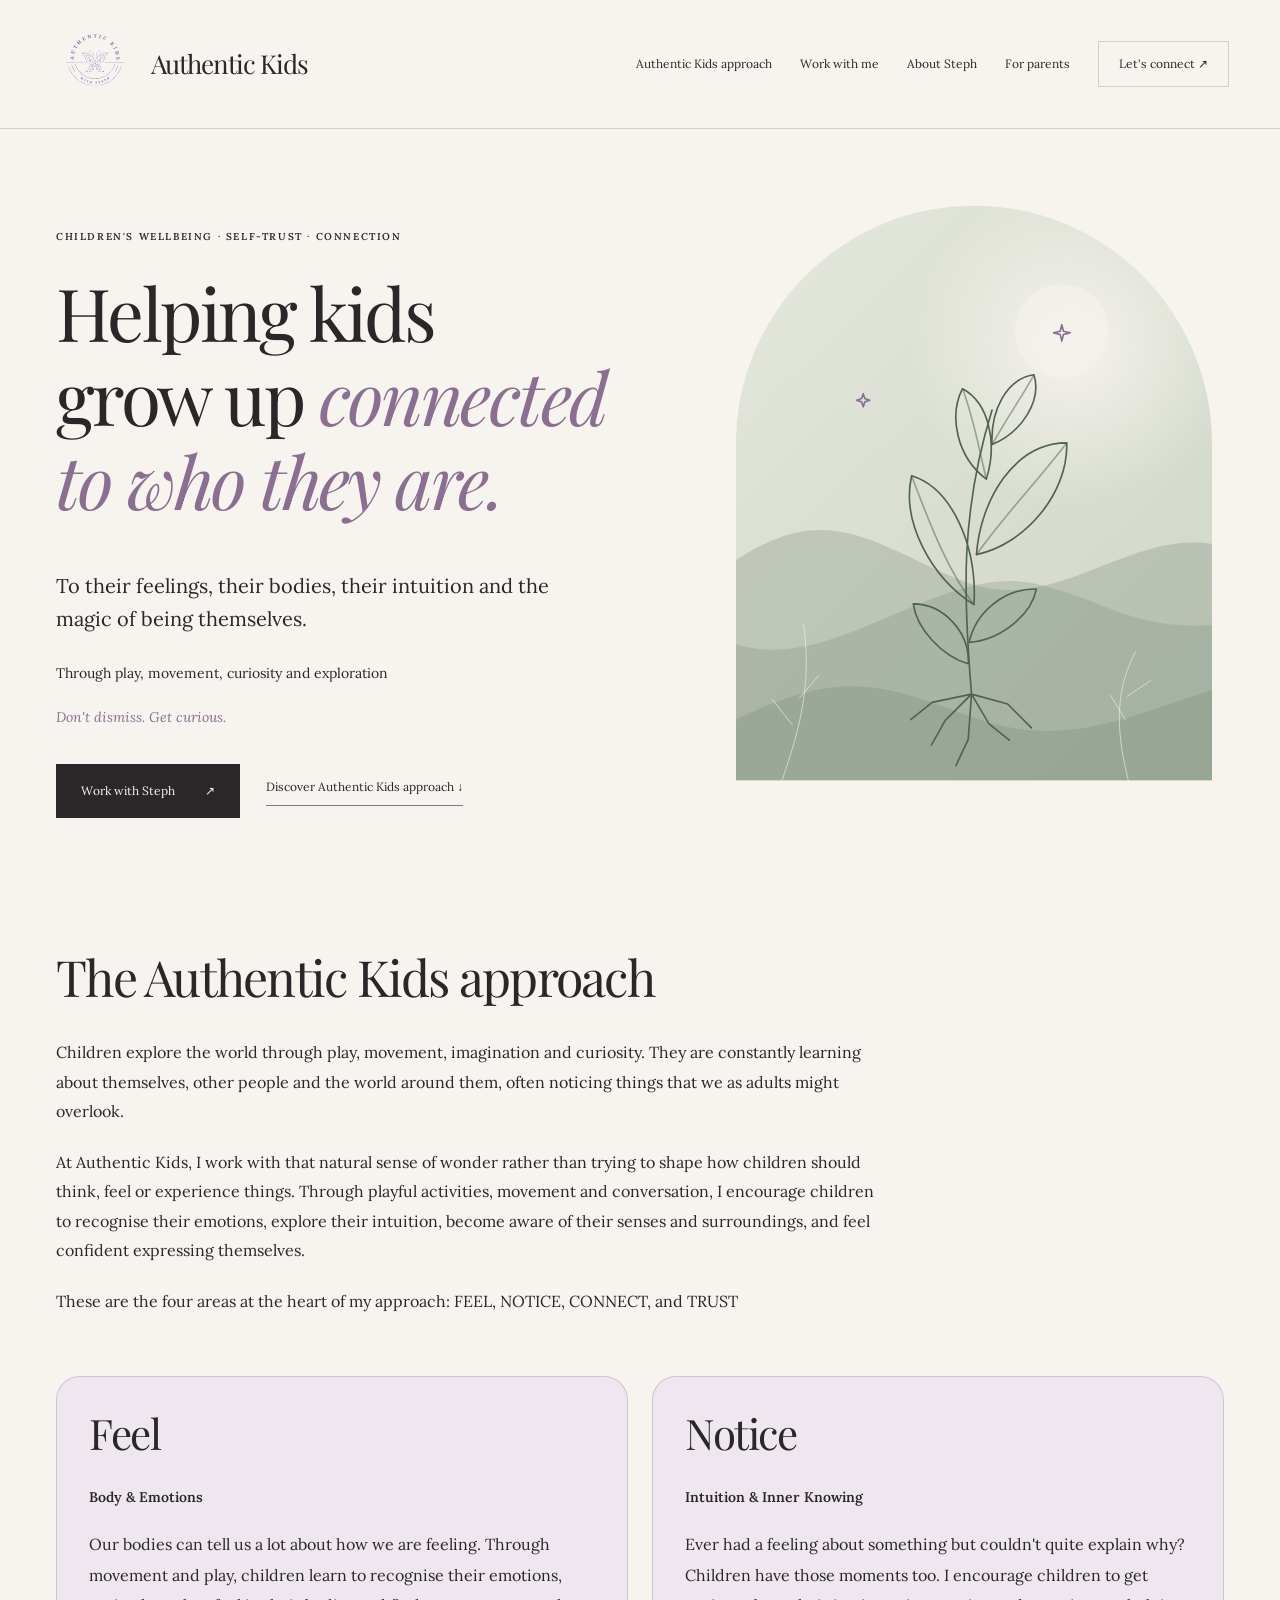
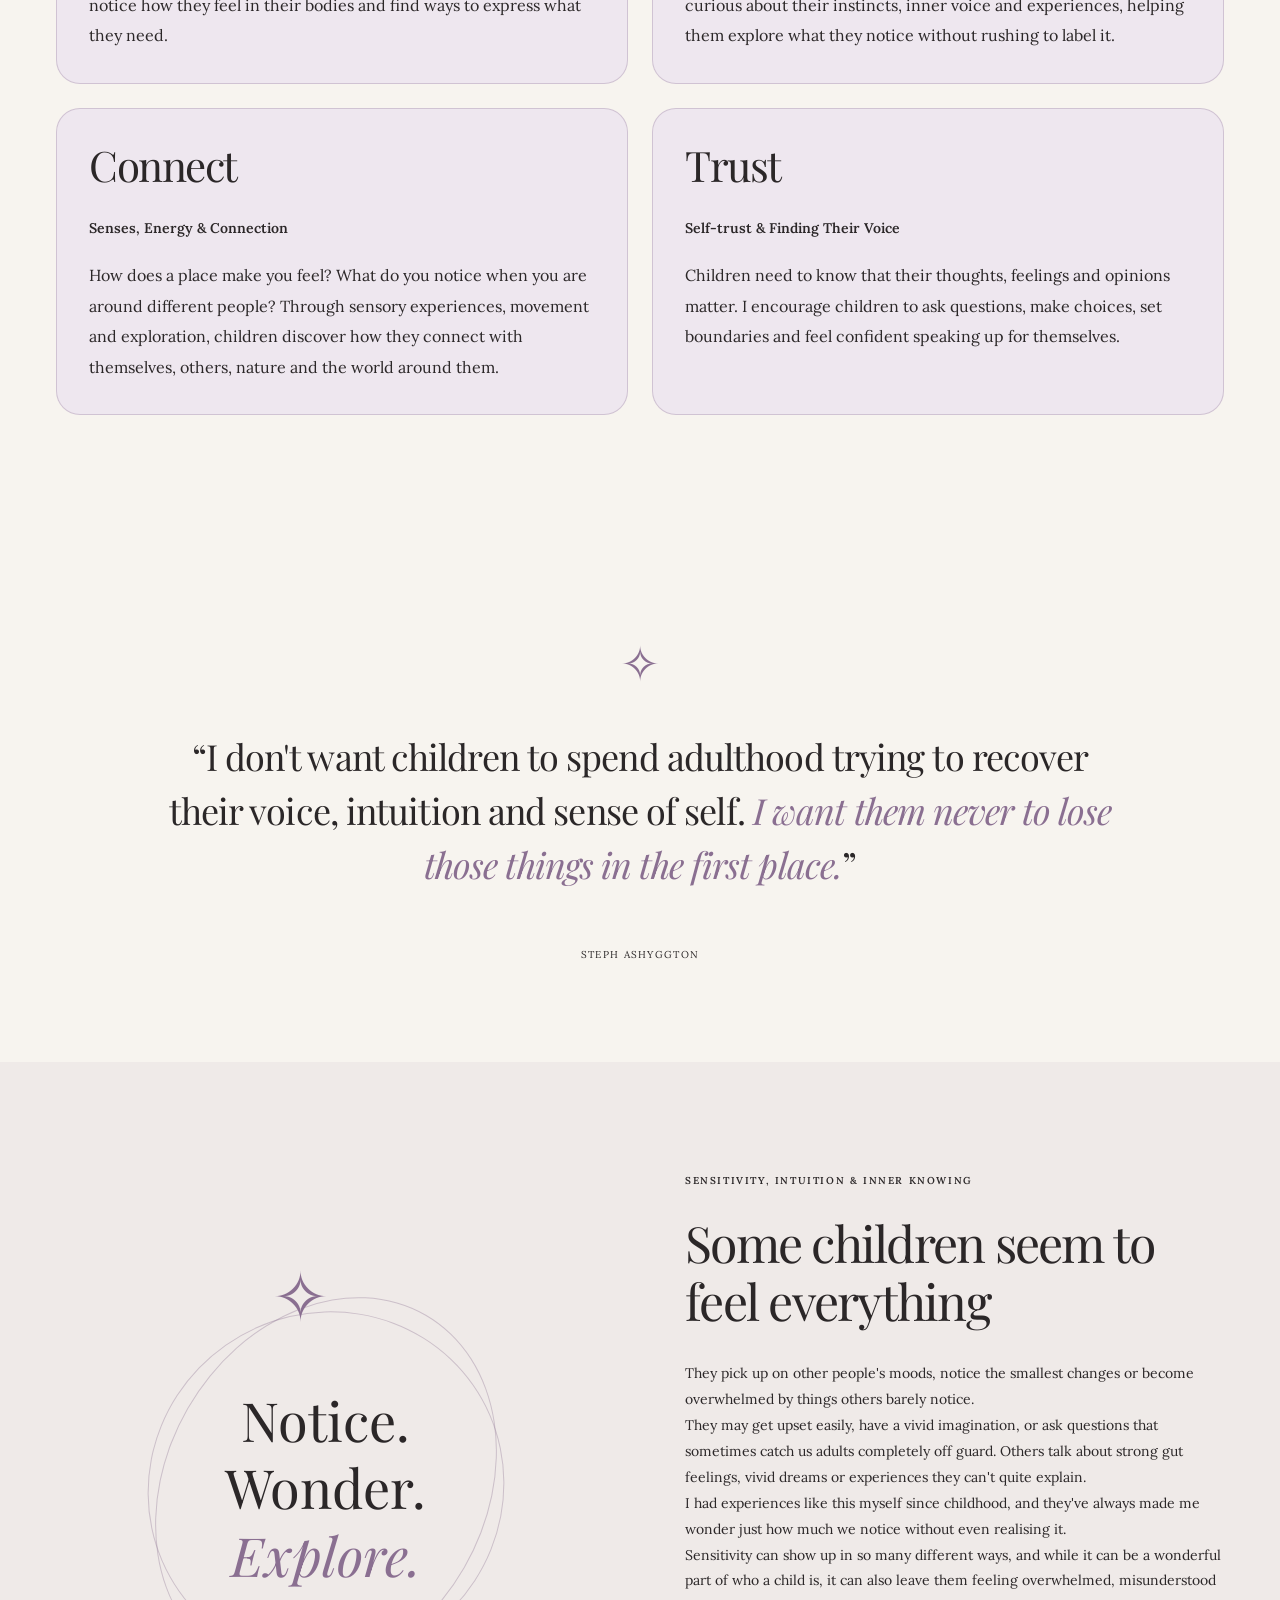
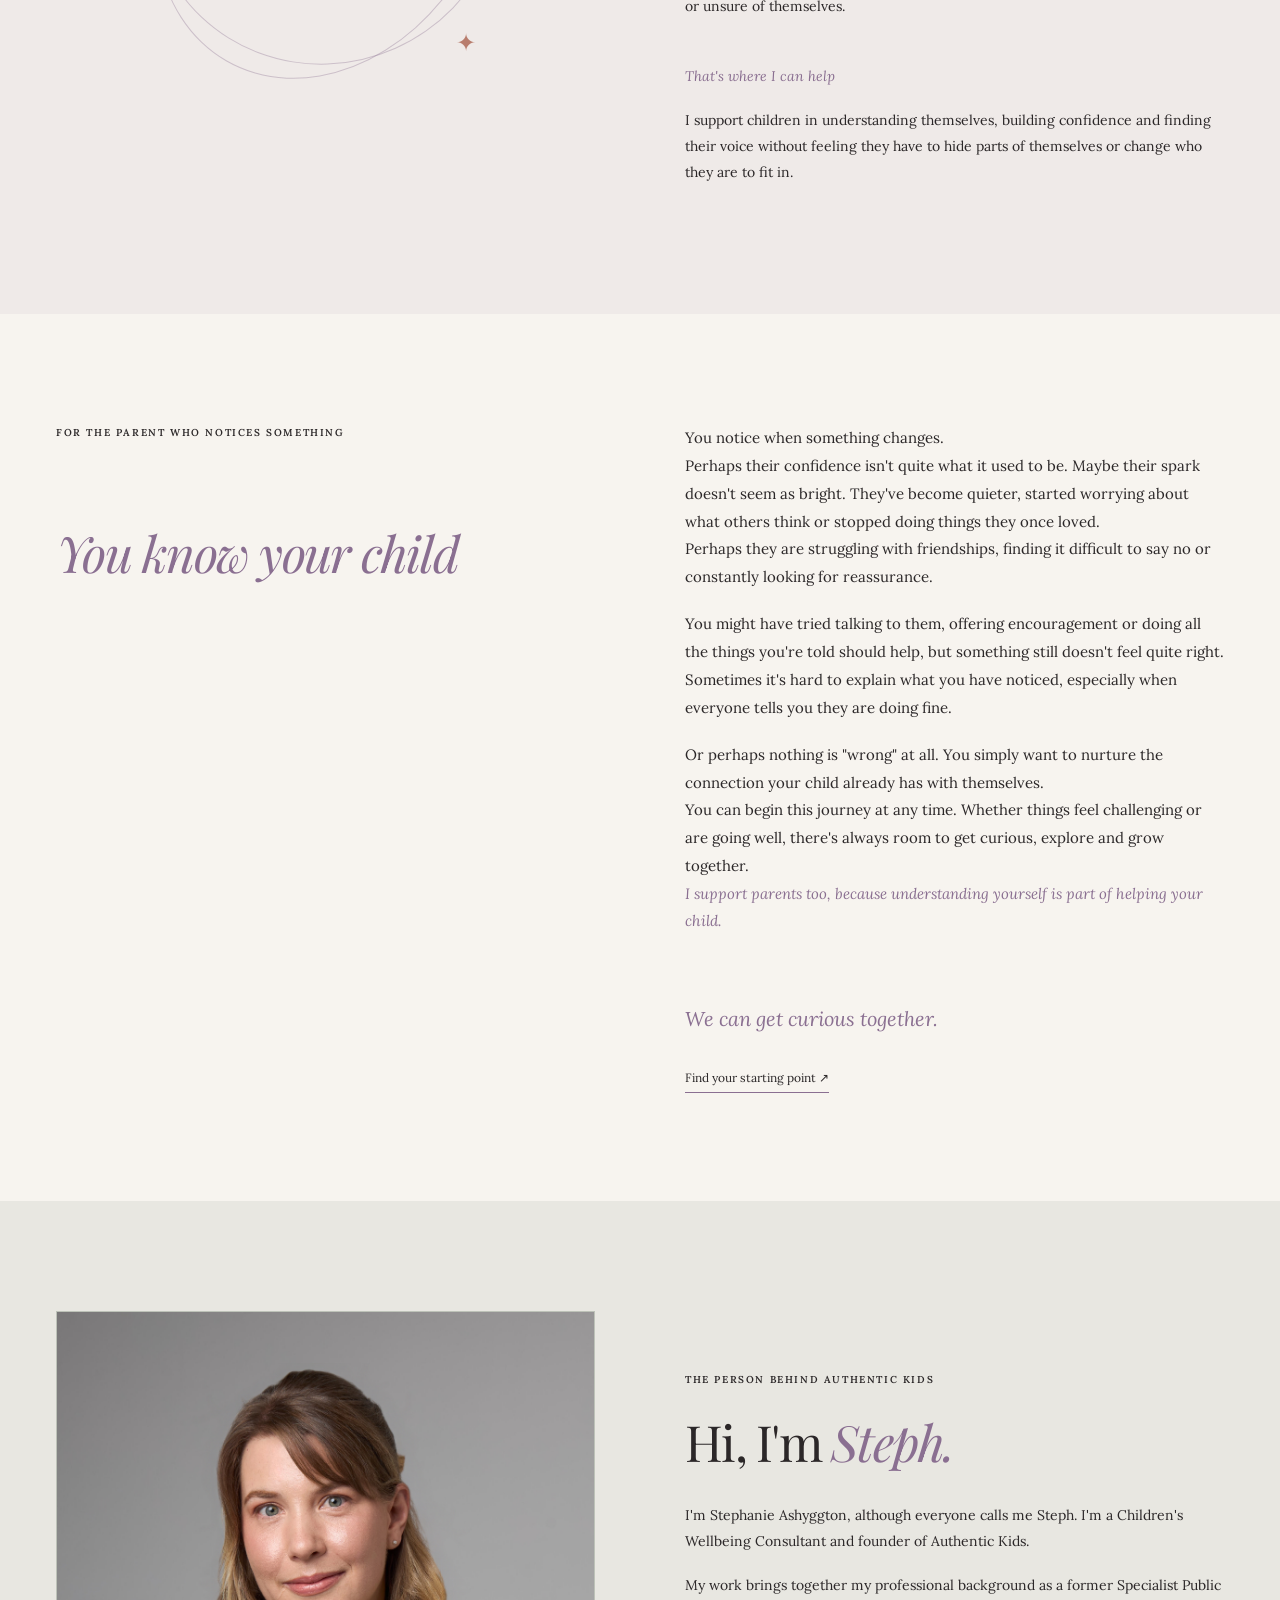
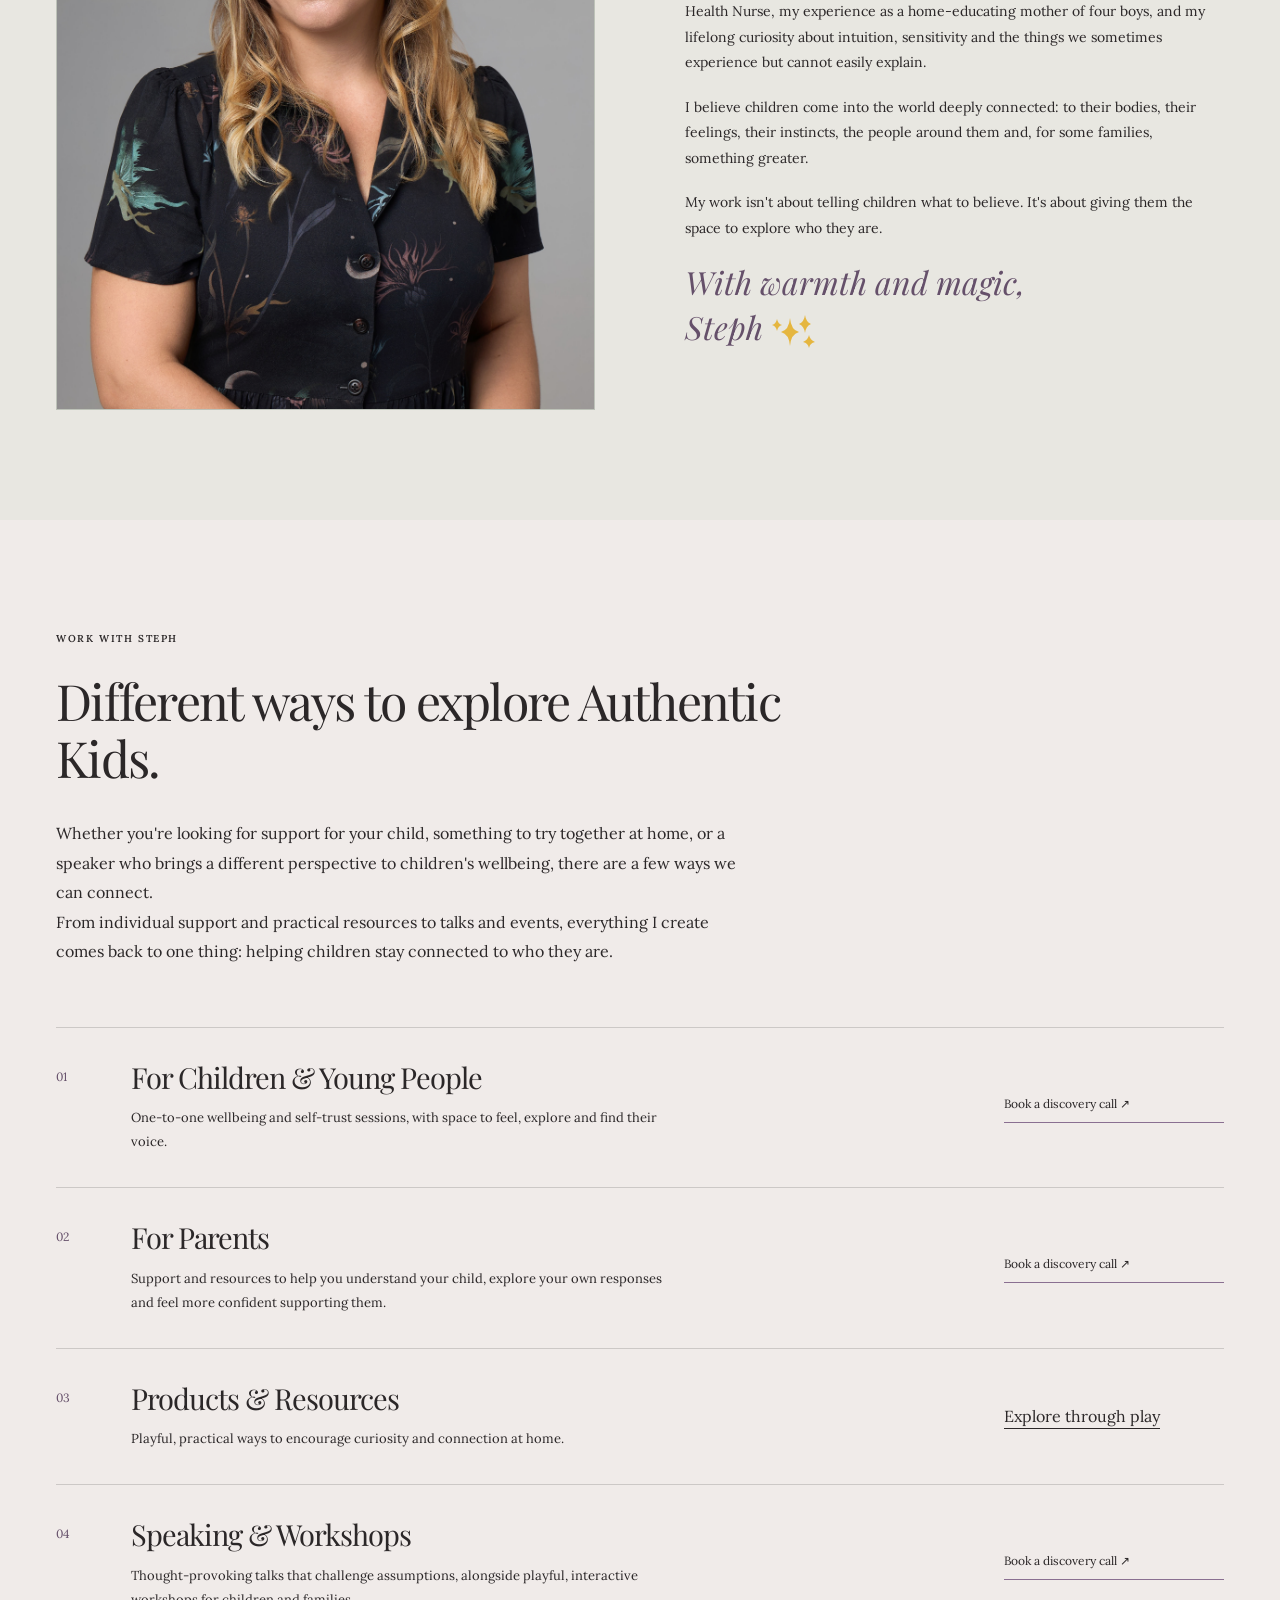
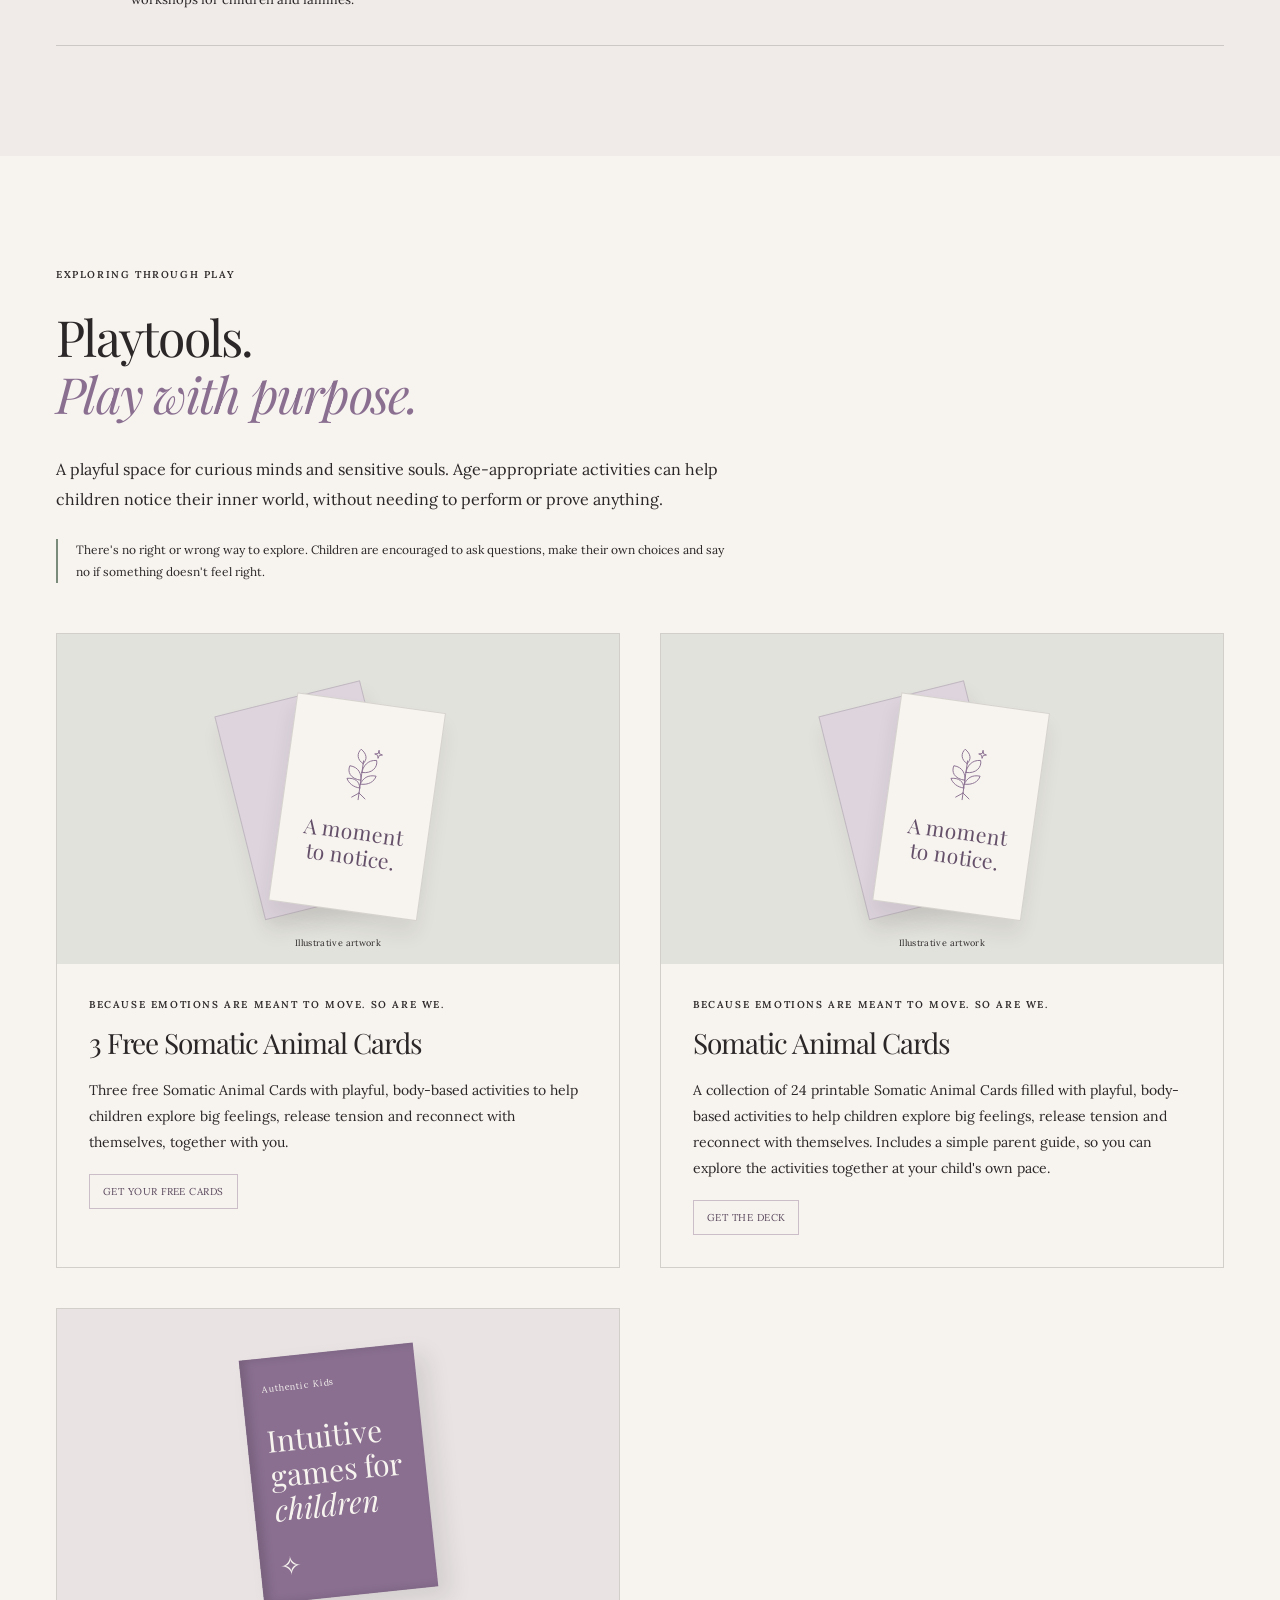
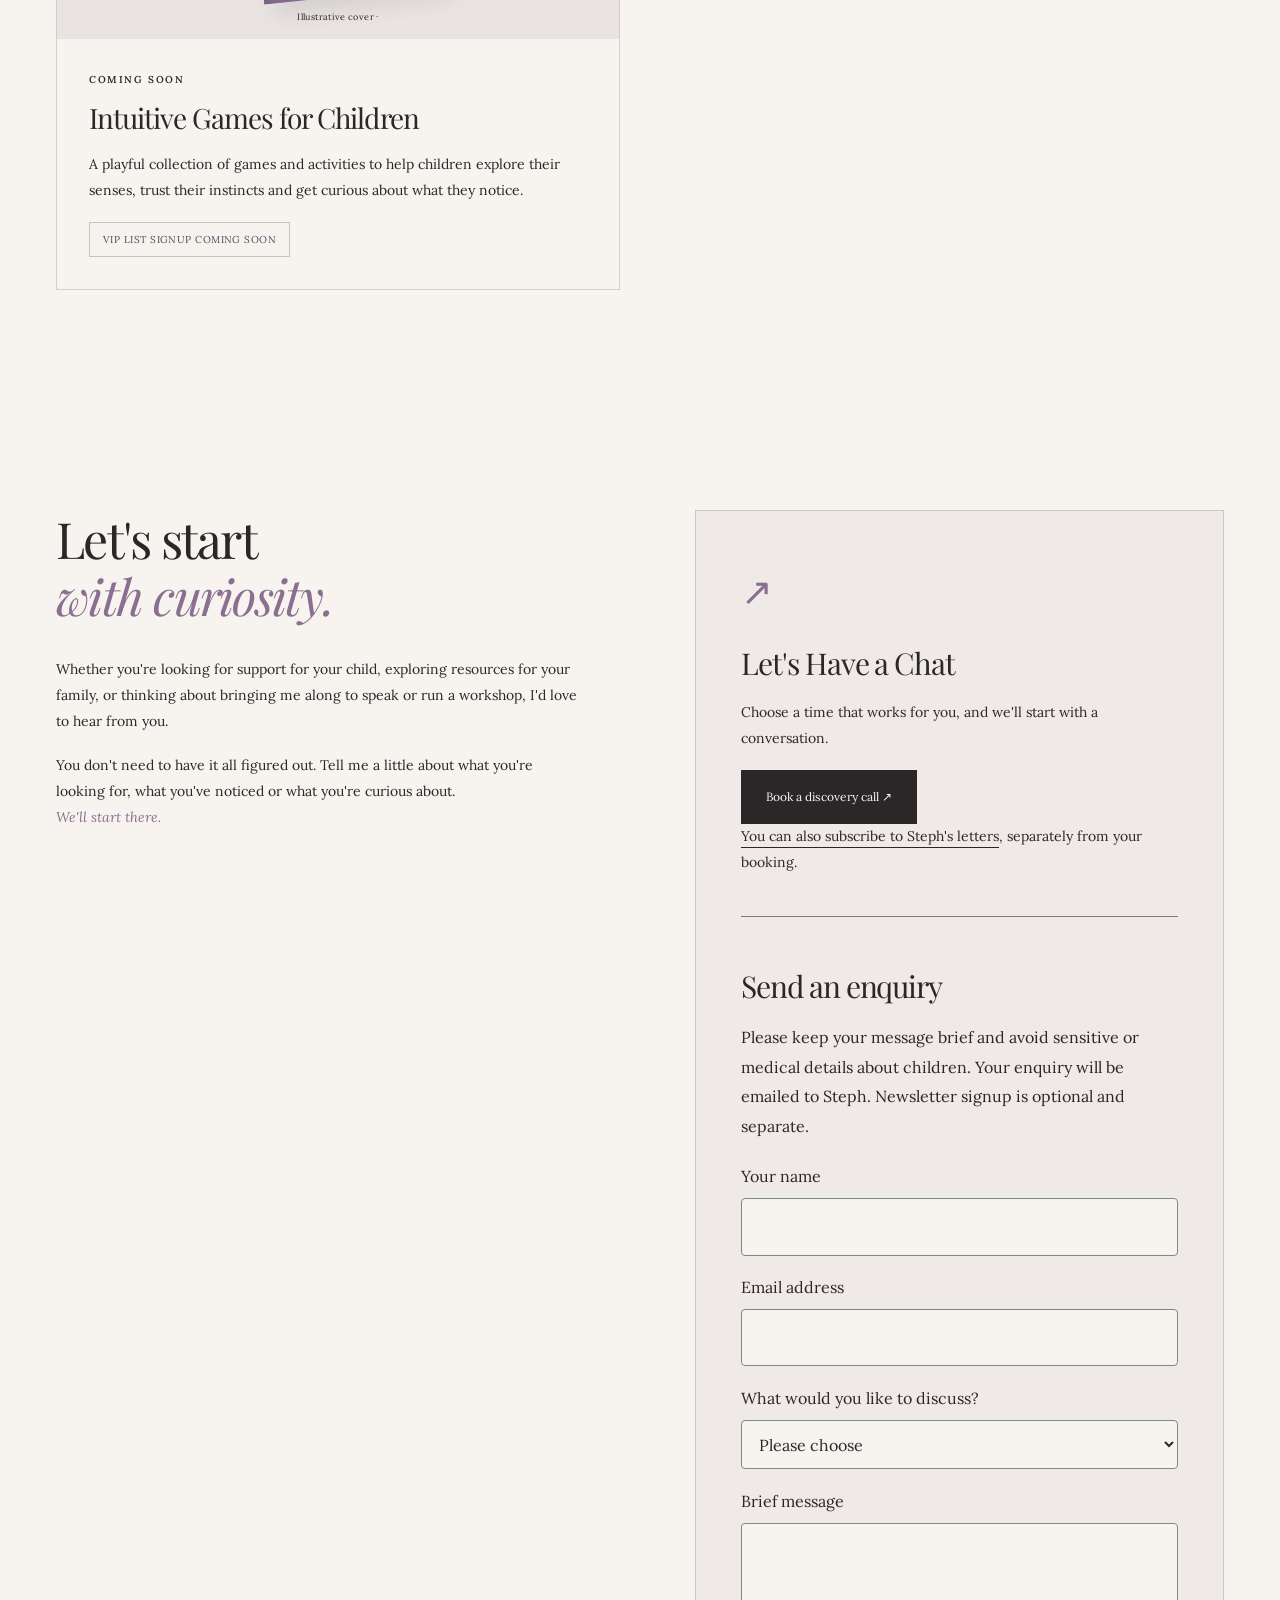
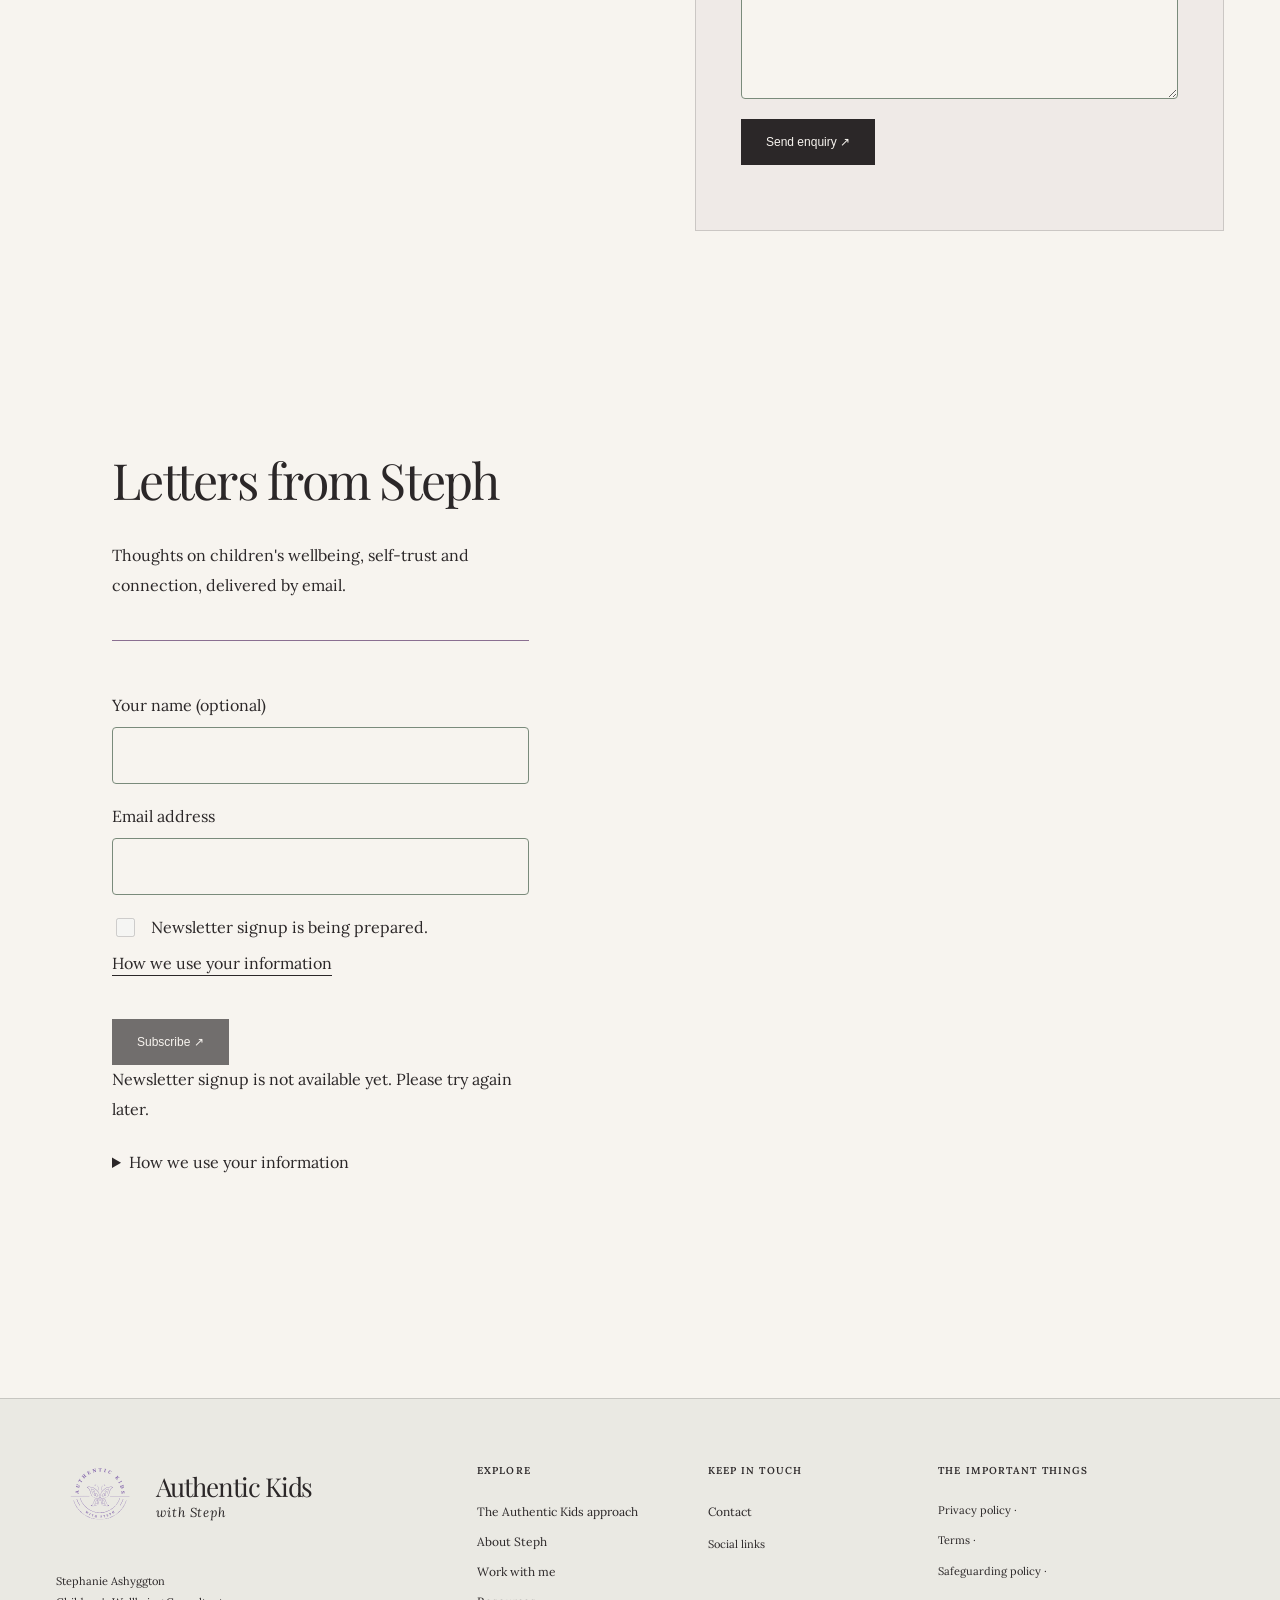
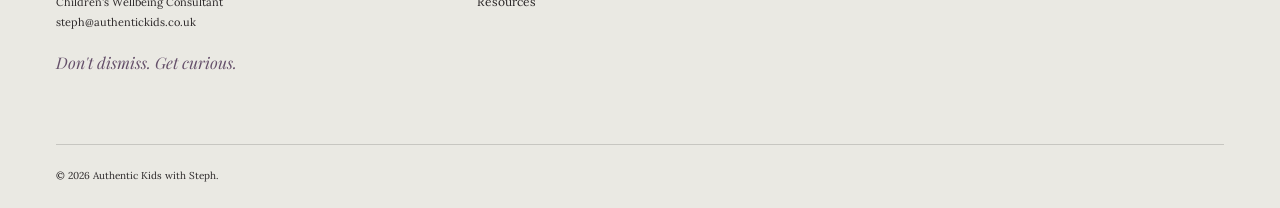
==== commit 928ed1b2: "Update index.html" ====
--- a/index.html
+++ b/index.html
@@ -139,7 +139,7 @@
             “I don't want children to spend adulthood trying to recover their voice, intuition and
             sense of self. <em>I want them never to lose those things in the first place.</em>”
           </p>
-          <cite>Steph Ashyggton · Founder, Authentic Kids</cite>
+          <cite>Steph Ashyggton </cite>
         </blockquote>
       </section>
       <section class="wonder section" id="wonder" aria-labelledby="wonder-title">
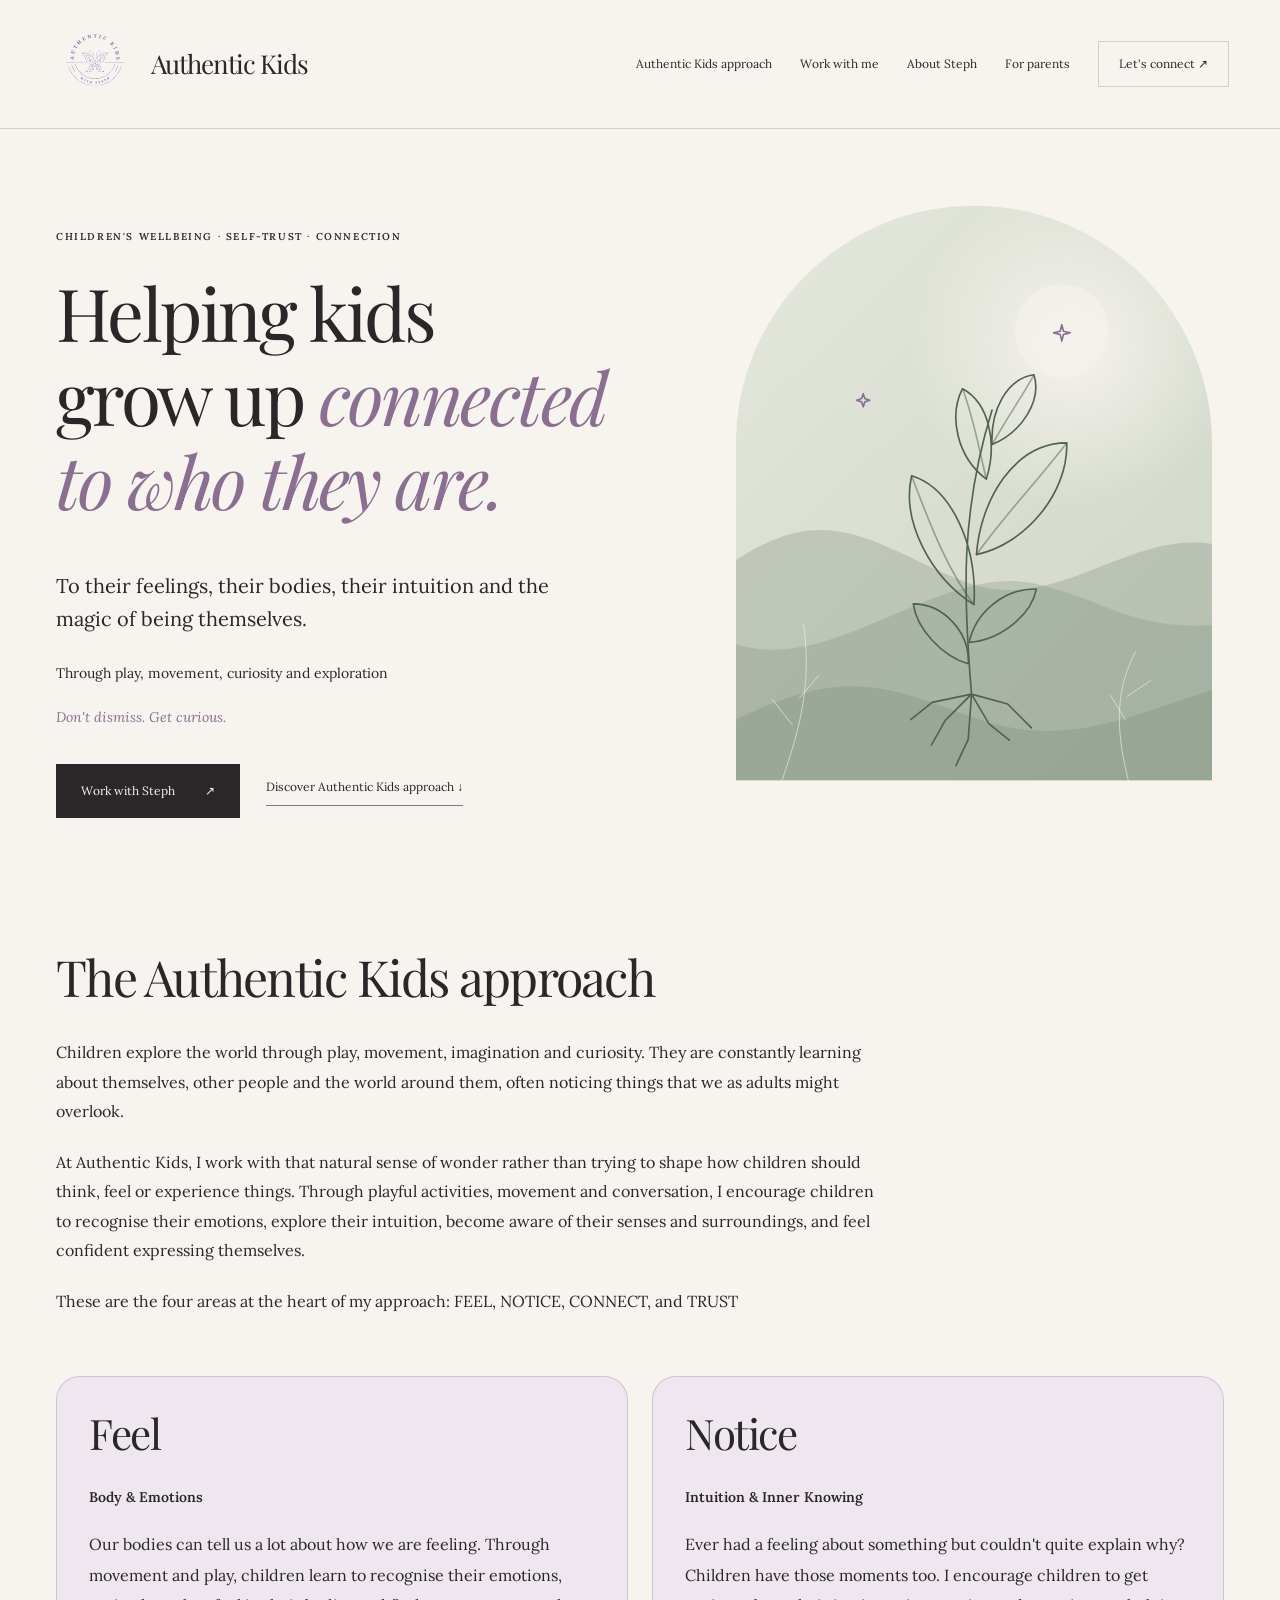
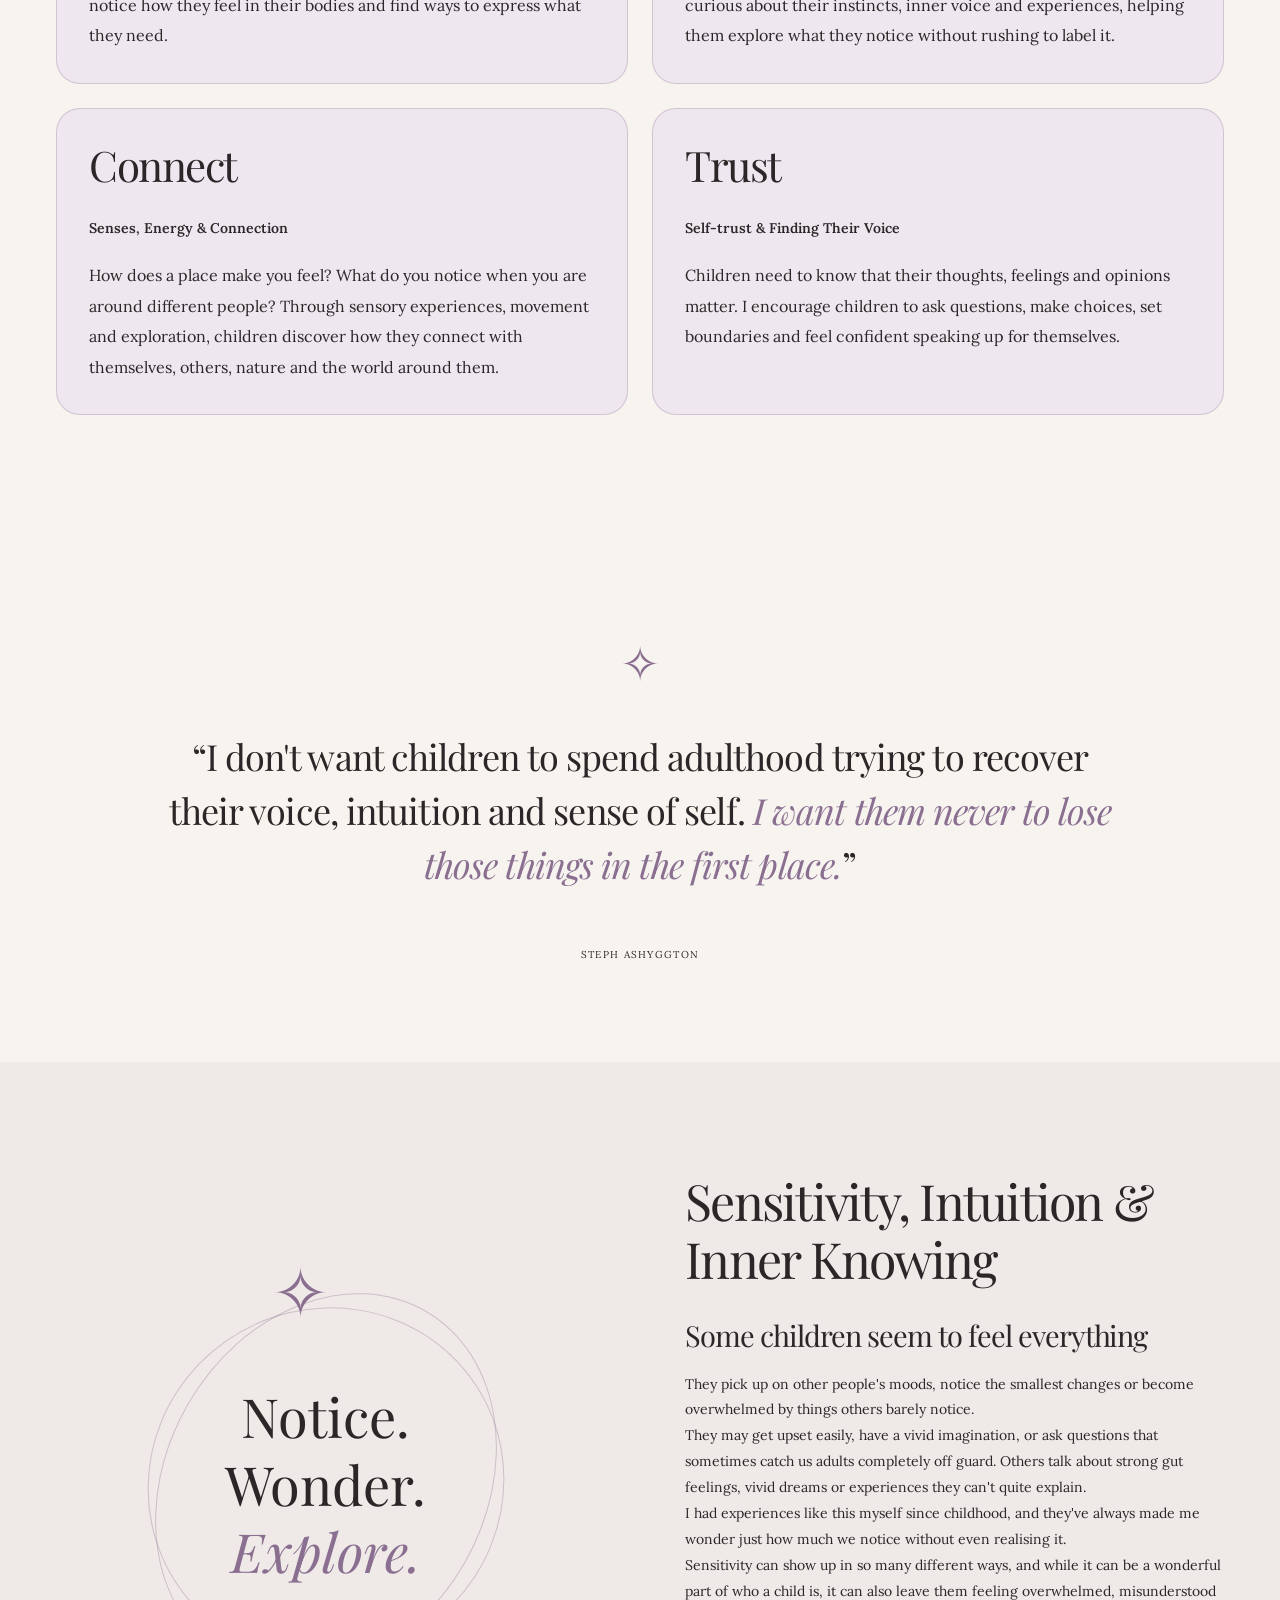
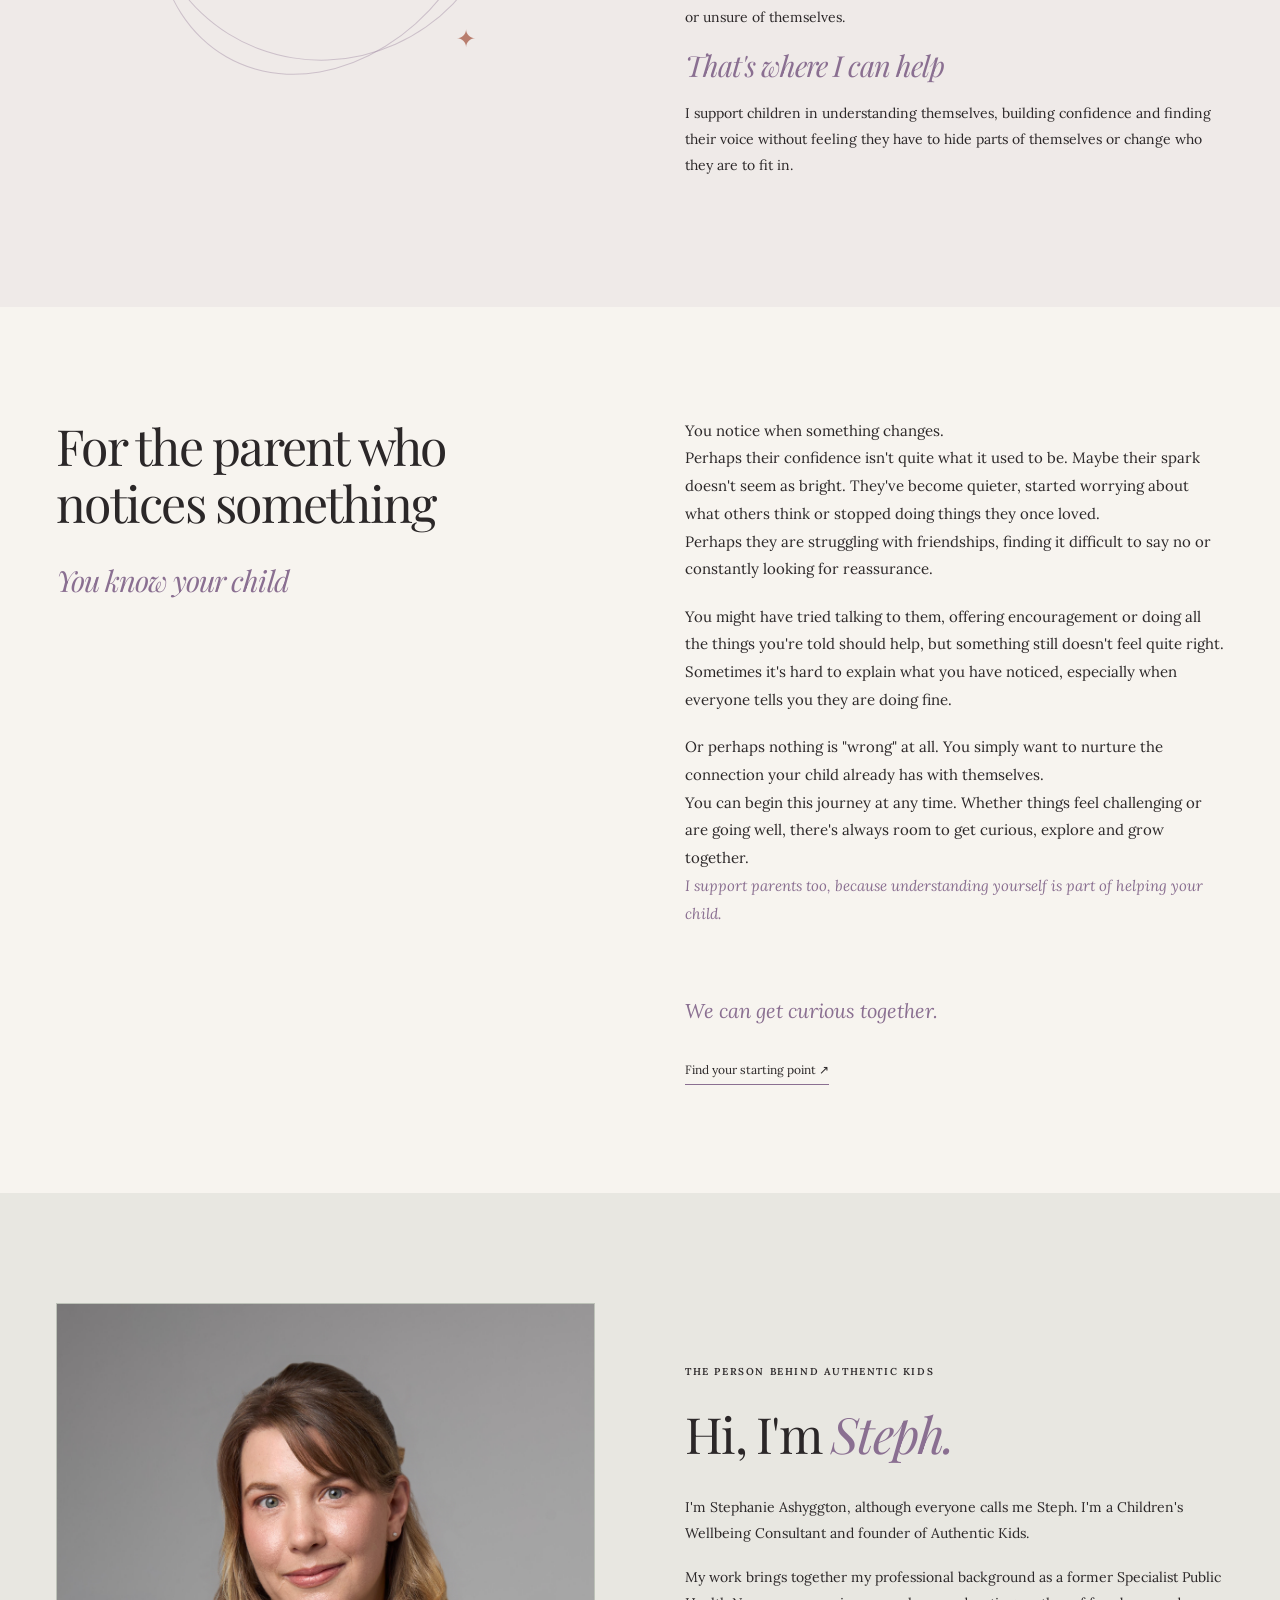
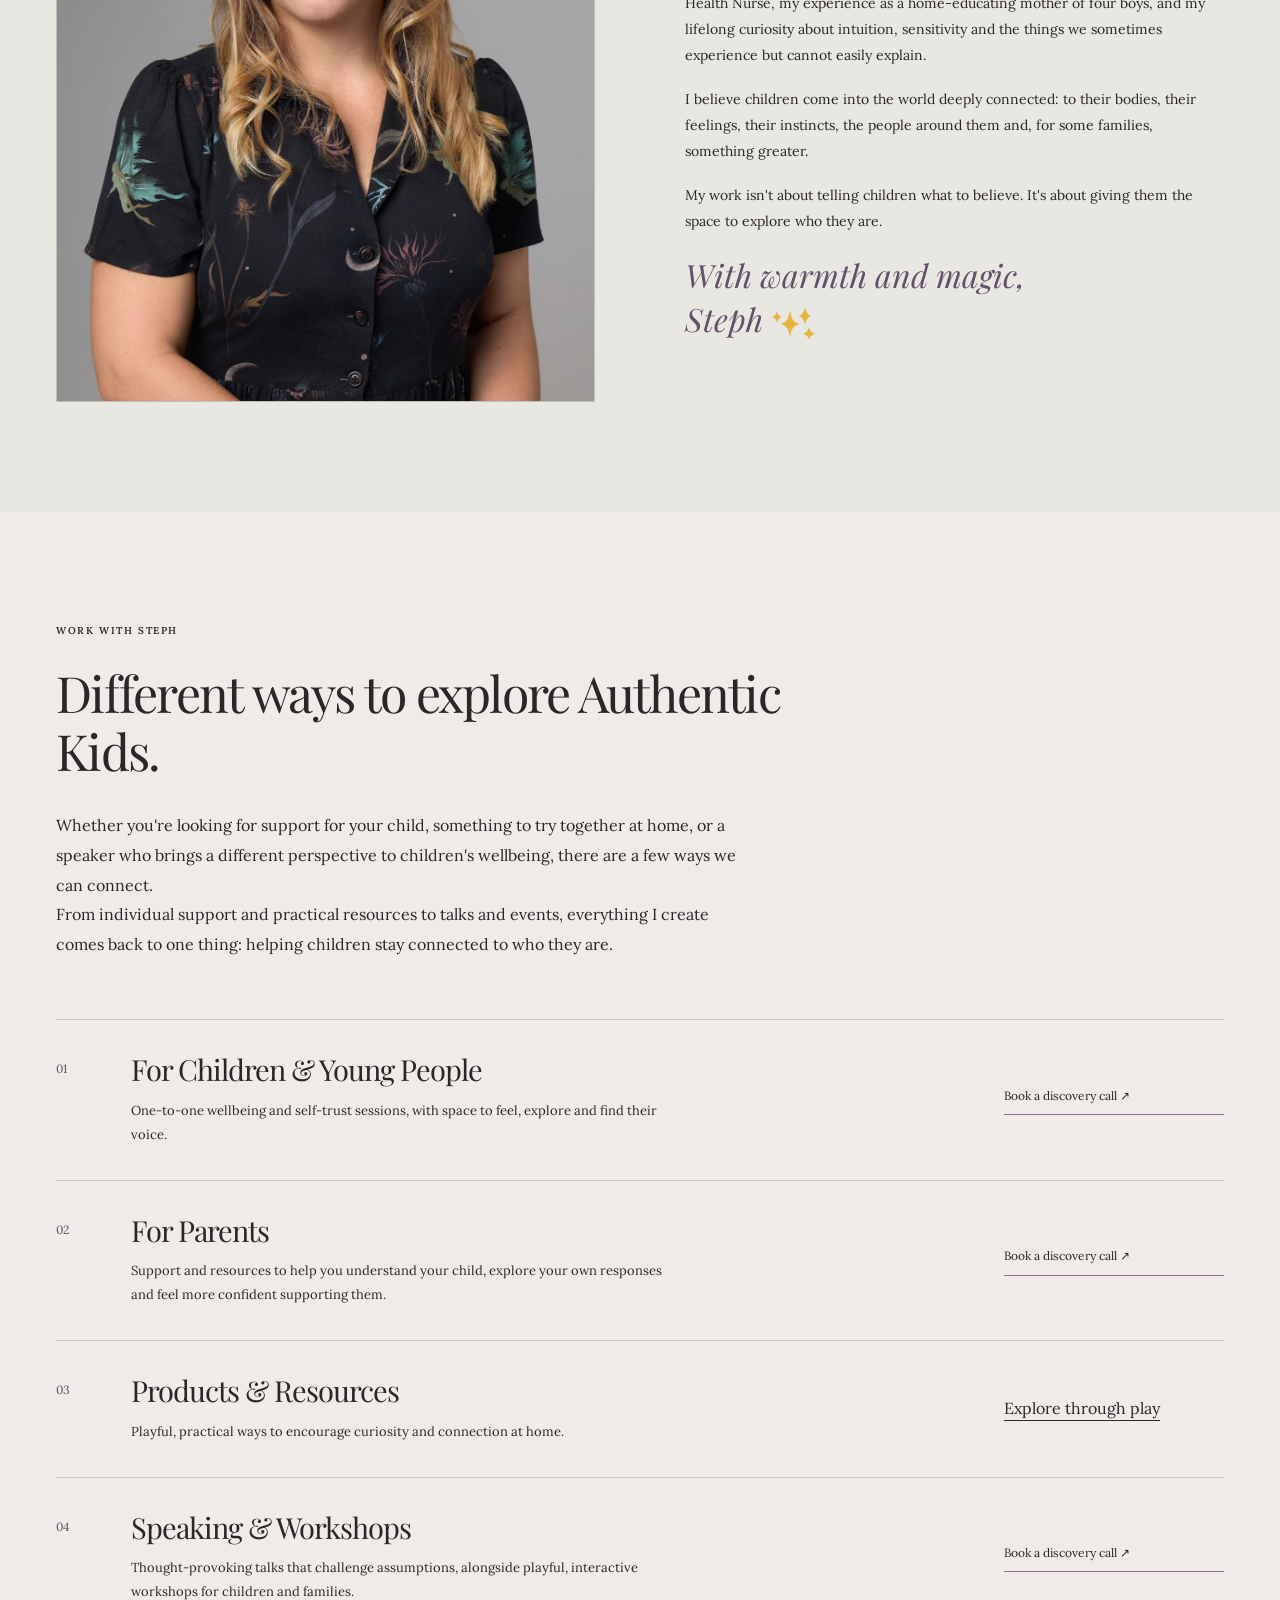
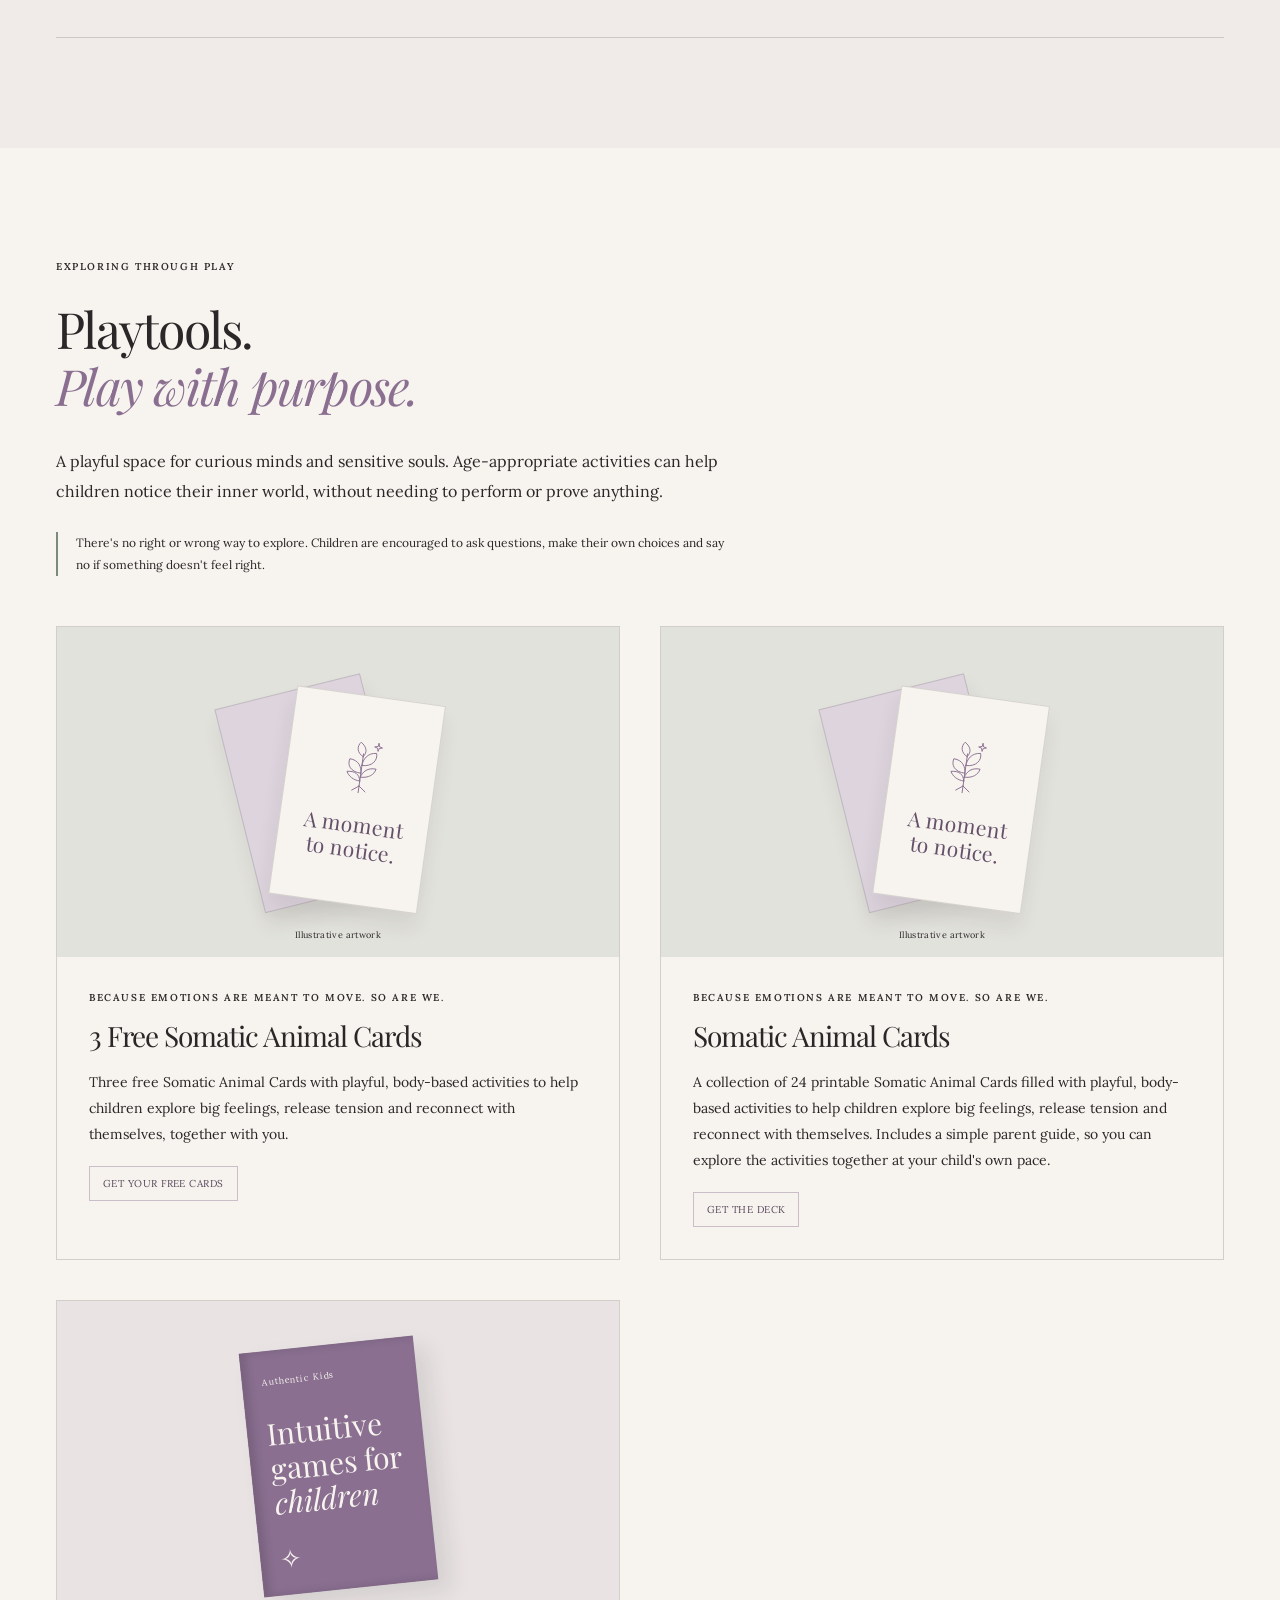
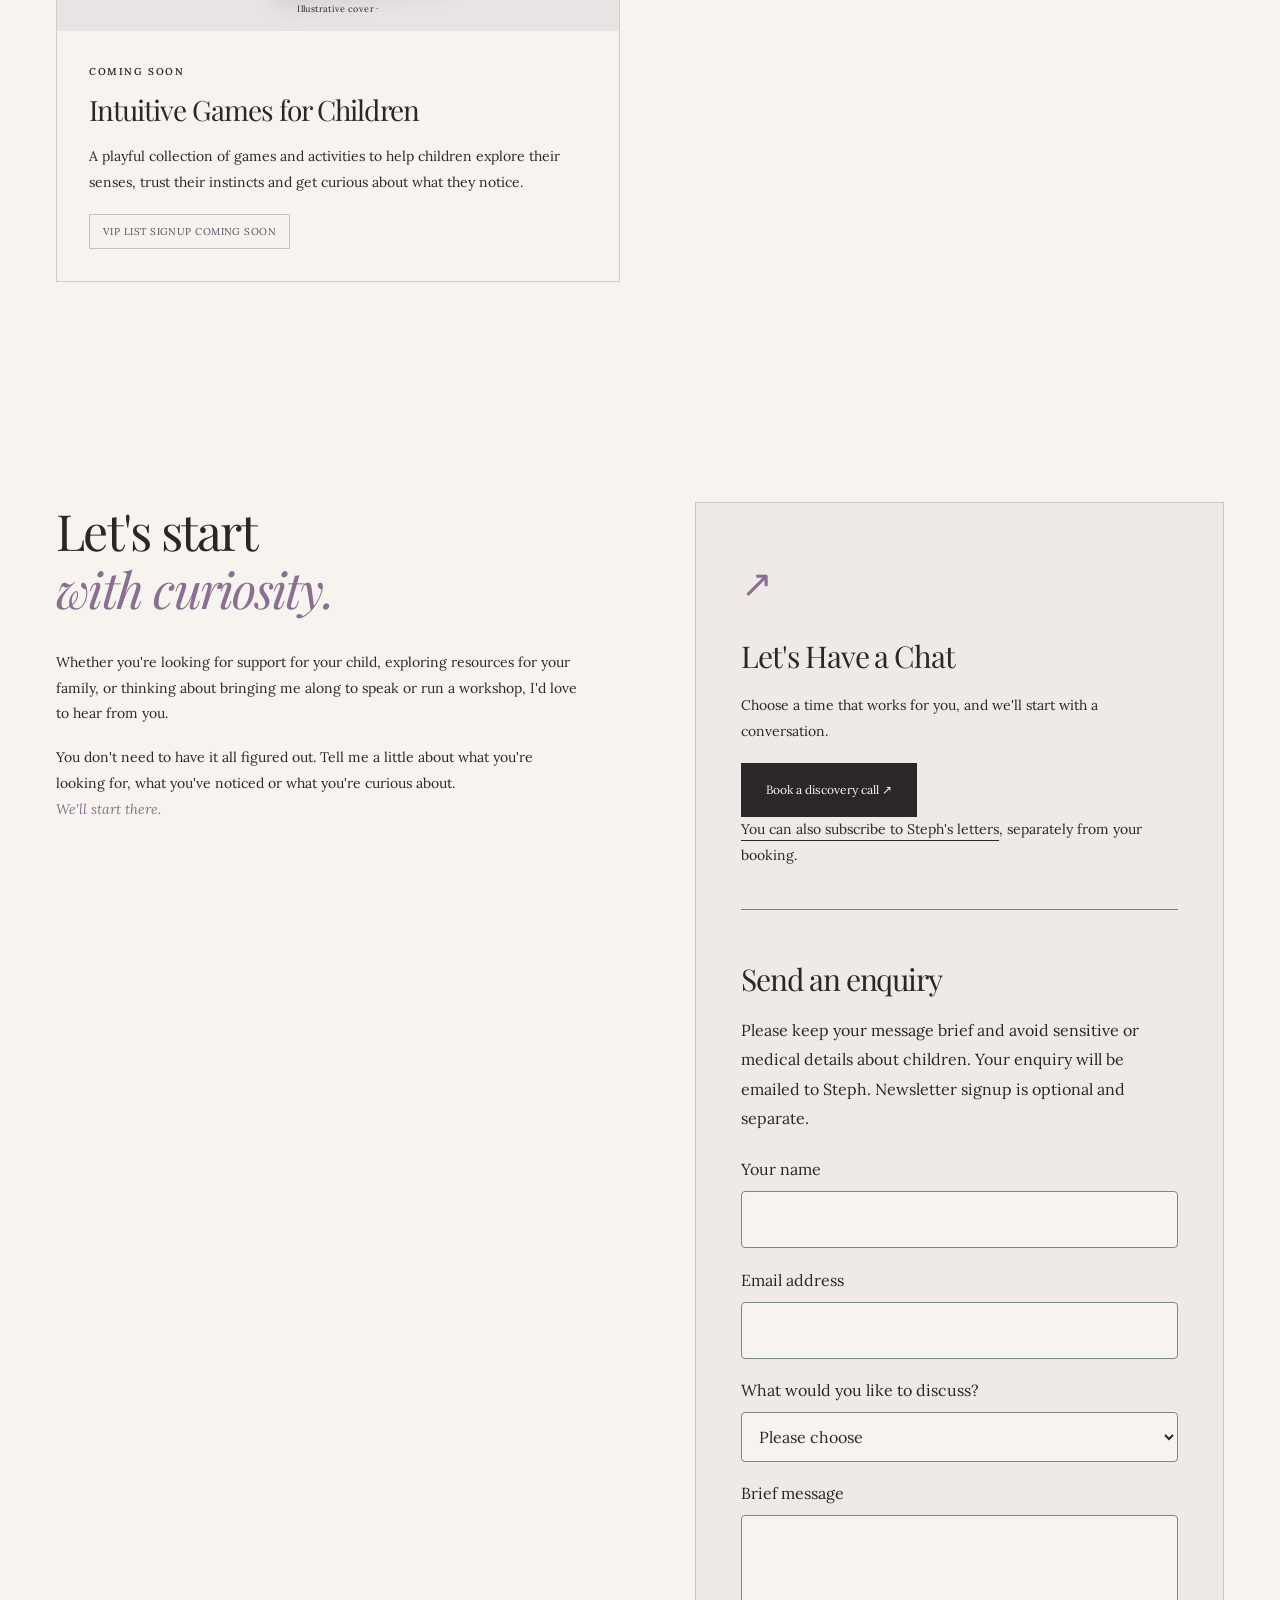
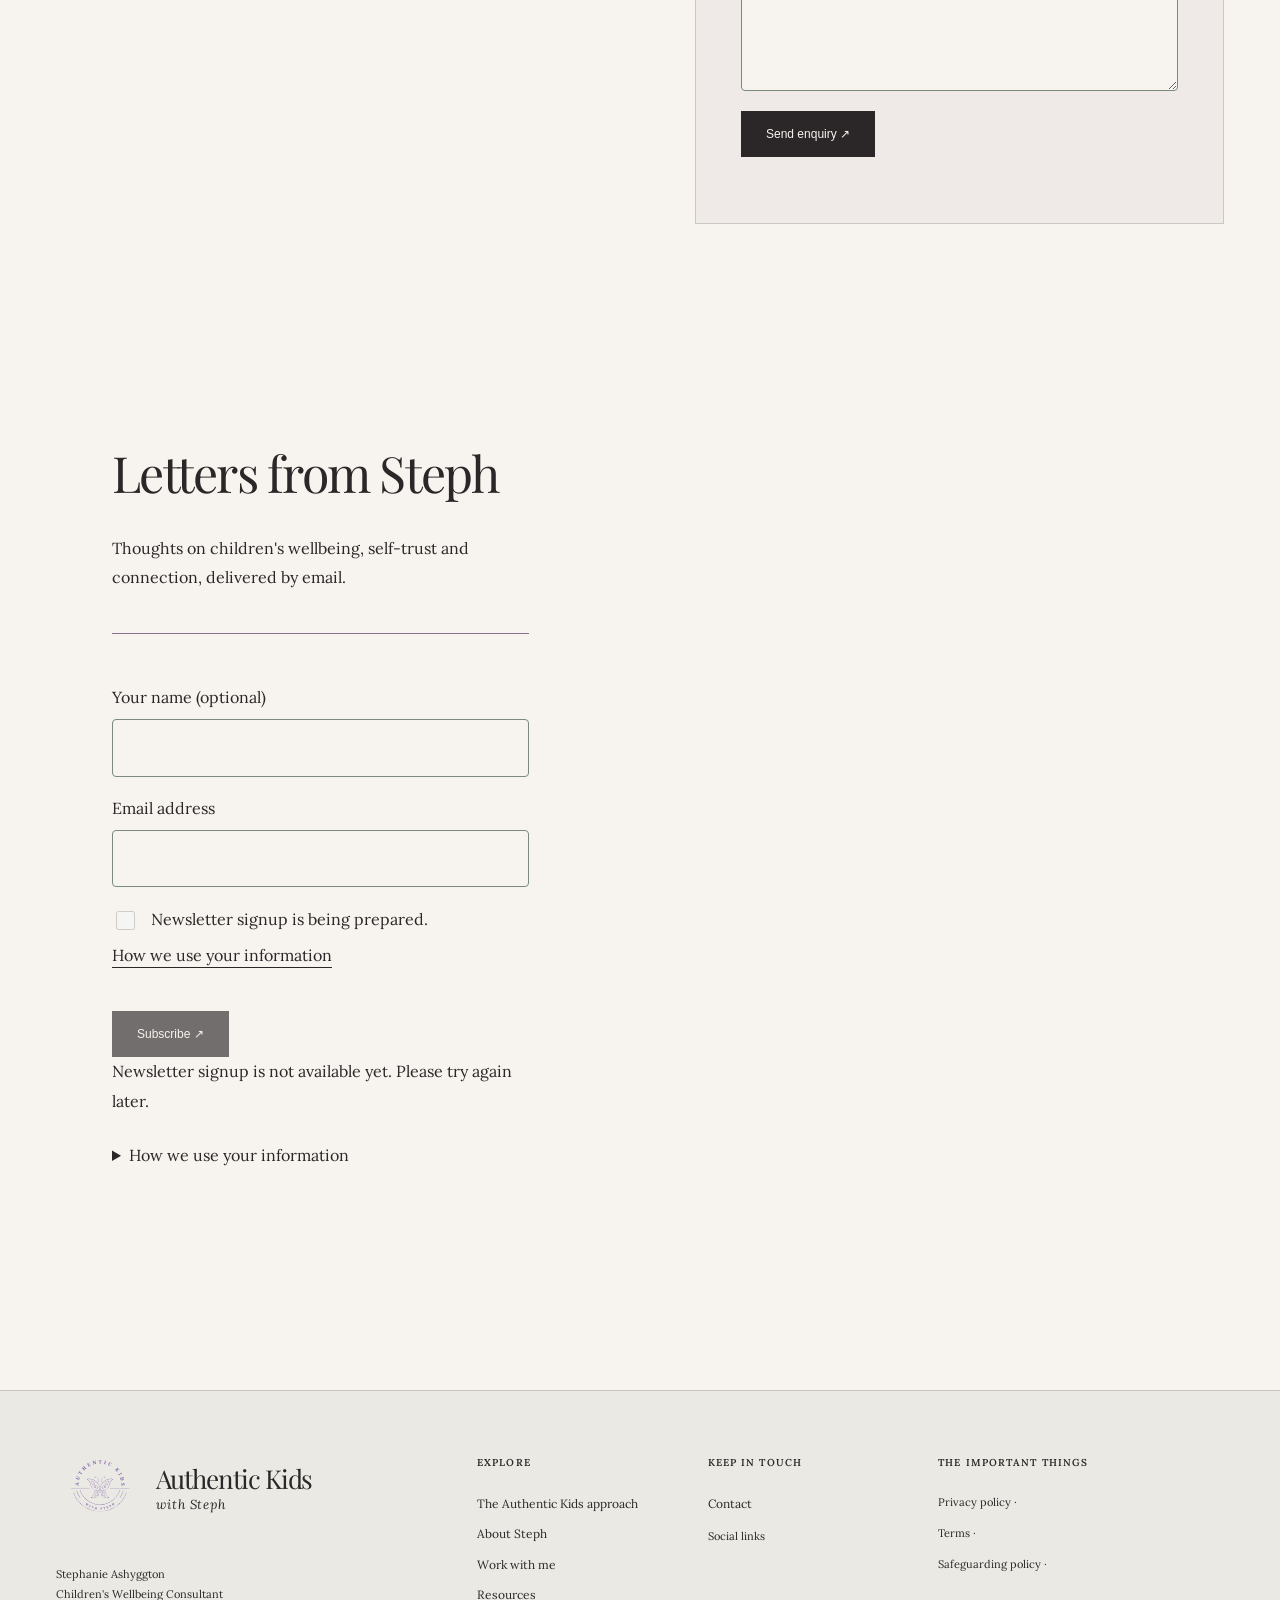
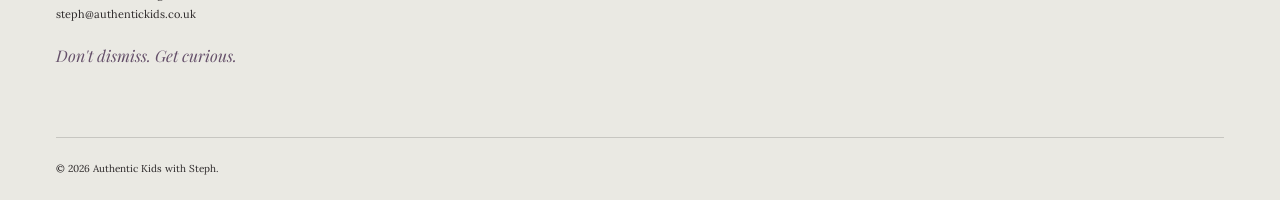
==== commit 56f3b2f6: "Rejig titles" ====
--- a/index.html
+++ b/index.html
@@ -152,12 +152,12 @@
             <span class="little-star">✦</span>
           </div>
           <div>
-            <p class="eyebrow">
+            <h2 id="wonder-title">
               Sensitivity, Intuition & Inner Knowing
-            </p>
-            <h2 id="wonder-title">
+            </h2>
+            <h3>
               Some children seem to feel everything
-            </h2>
+            </h3>
             <p>
               They pick up on other people's moods, notice the smallest changes or become overwhelmed by things others
               barely notice.
@@ -169,9 +169,9 @@
               <br>Sensitivity can show up in so many different ways, and while it can be a wonderful part of who a child is,
               it can also leave them feeling overwhelmed, misunderstood or unsure of themselves.
               </p>
-            <p>
-              <br><em>That's where I can help</em>
-            </p>
+            <h3>
+              <em>That's where I can help</em>
+            </h3>
             <p>
               I support children in understanding themselves, building confidence and finding their voice
               without feeling they have to hide parts of themselves or change who they are to fit in.
@@ -182,12 +182,12 @@
       </section>
       <section class="section wrap parents" id="parents" aria-labelledby="parents-title">
         <div>
-          <p class="eyebrow">
+          <h2  id="parents-title">
             For the parent who notices something
-          </p>
-          <h2 id="parents-title">
-           <br><em>You know your child</em>
-          </h2>
+        </h2>
+          <h3>
+           <em>You know your child</em>
+          </h3>
         </div>
         <div>
           <p>
@@ -199,13 +199,13 @@
           </p>
           <p>
             You might have tried talking to them, offering encouragement or doing all the things
-            you're told should help, but something still doesn't feel quite right. 
+            you're told should help, but something still doesn't feel quite right.
             <br>Sometimes it's hard to explain what you
             have noticed, especially when everyone tells you they are doing fine.
           </p>
 
             <p>Or perhaps nothing is "wrong" at all. You simply want to nurture the connection your child already has with themselves.
-            <br>  You can begin this journey at any time. Whether things feel challenging or are going well, 
+            <br>  You can begin this journey at any time. Whether things feel challenging or are going well,
               there's always room to get curious, explore and grow together.
             <br><em>I support parents too, because understanding yourself is part of helping your child.</em>
           </p>
@@ -408,7 +408,7 @@
                 Intuitive Games for Children
               </h3>
               <p>
-                A playful collection of games and activities to help children explore their senses, 
+                A playful collection of games and activities to help children explore their senses,
                 trust their instincts and get curious about what they notice.
               </p>
               <span class="status">VIP list signup coming soon</span>
@@ -442,7 +442,7 @@
             Choose a time that works for you, and we'll start with a conversation.
           </p>
           <p>
-            
+
           </p>
           <a class="button" href="https://calendar.app.google/ogfMT9sHYbNbyrfA8">Book a discovery call ↗</a>
           <p><a href="newsletter/subscribe/?source=booking">You can also subscribe to Steph's letters</a>, separately from your booking.</p>
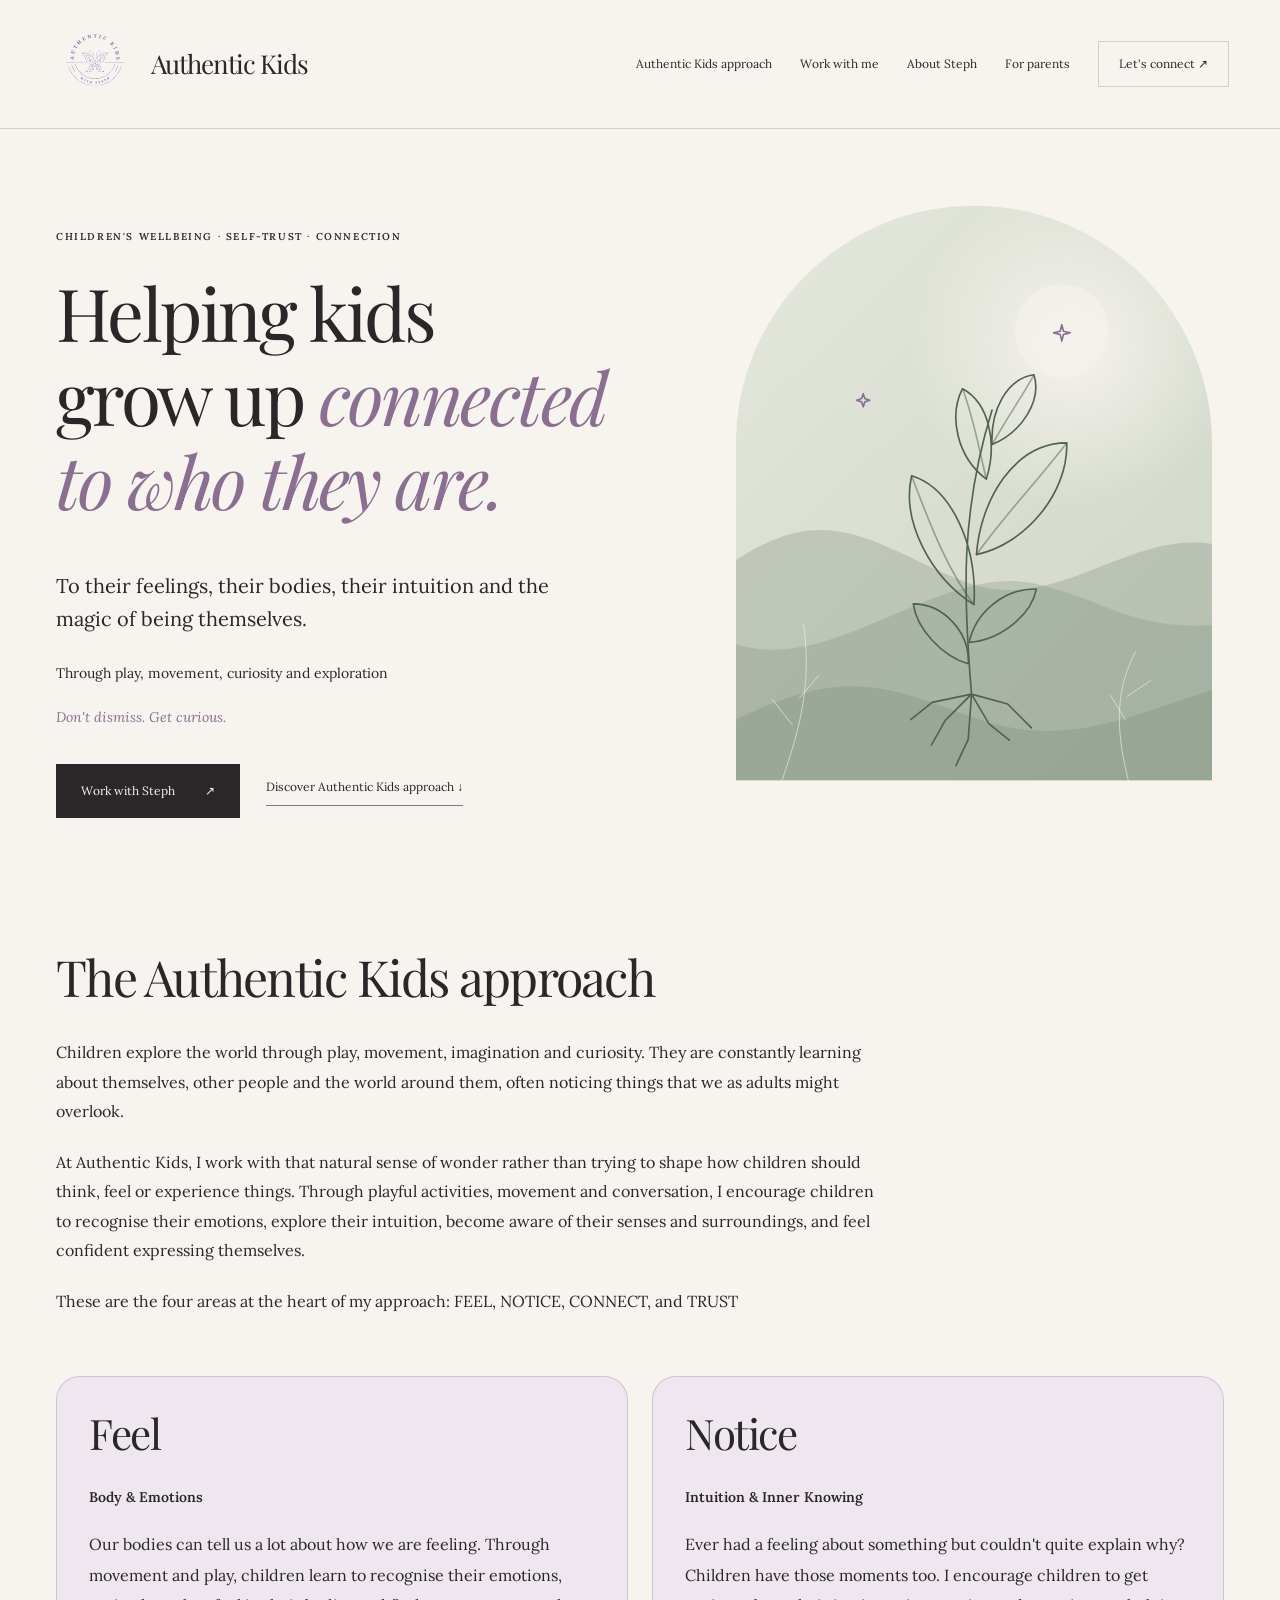
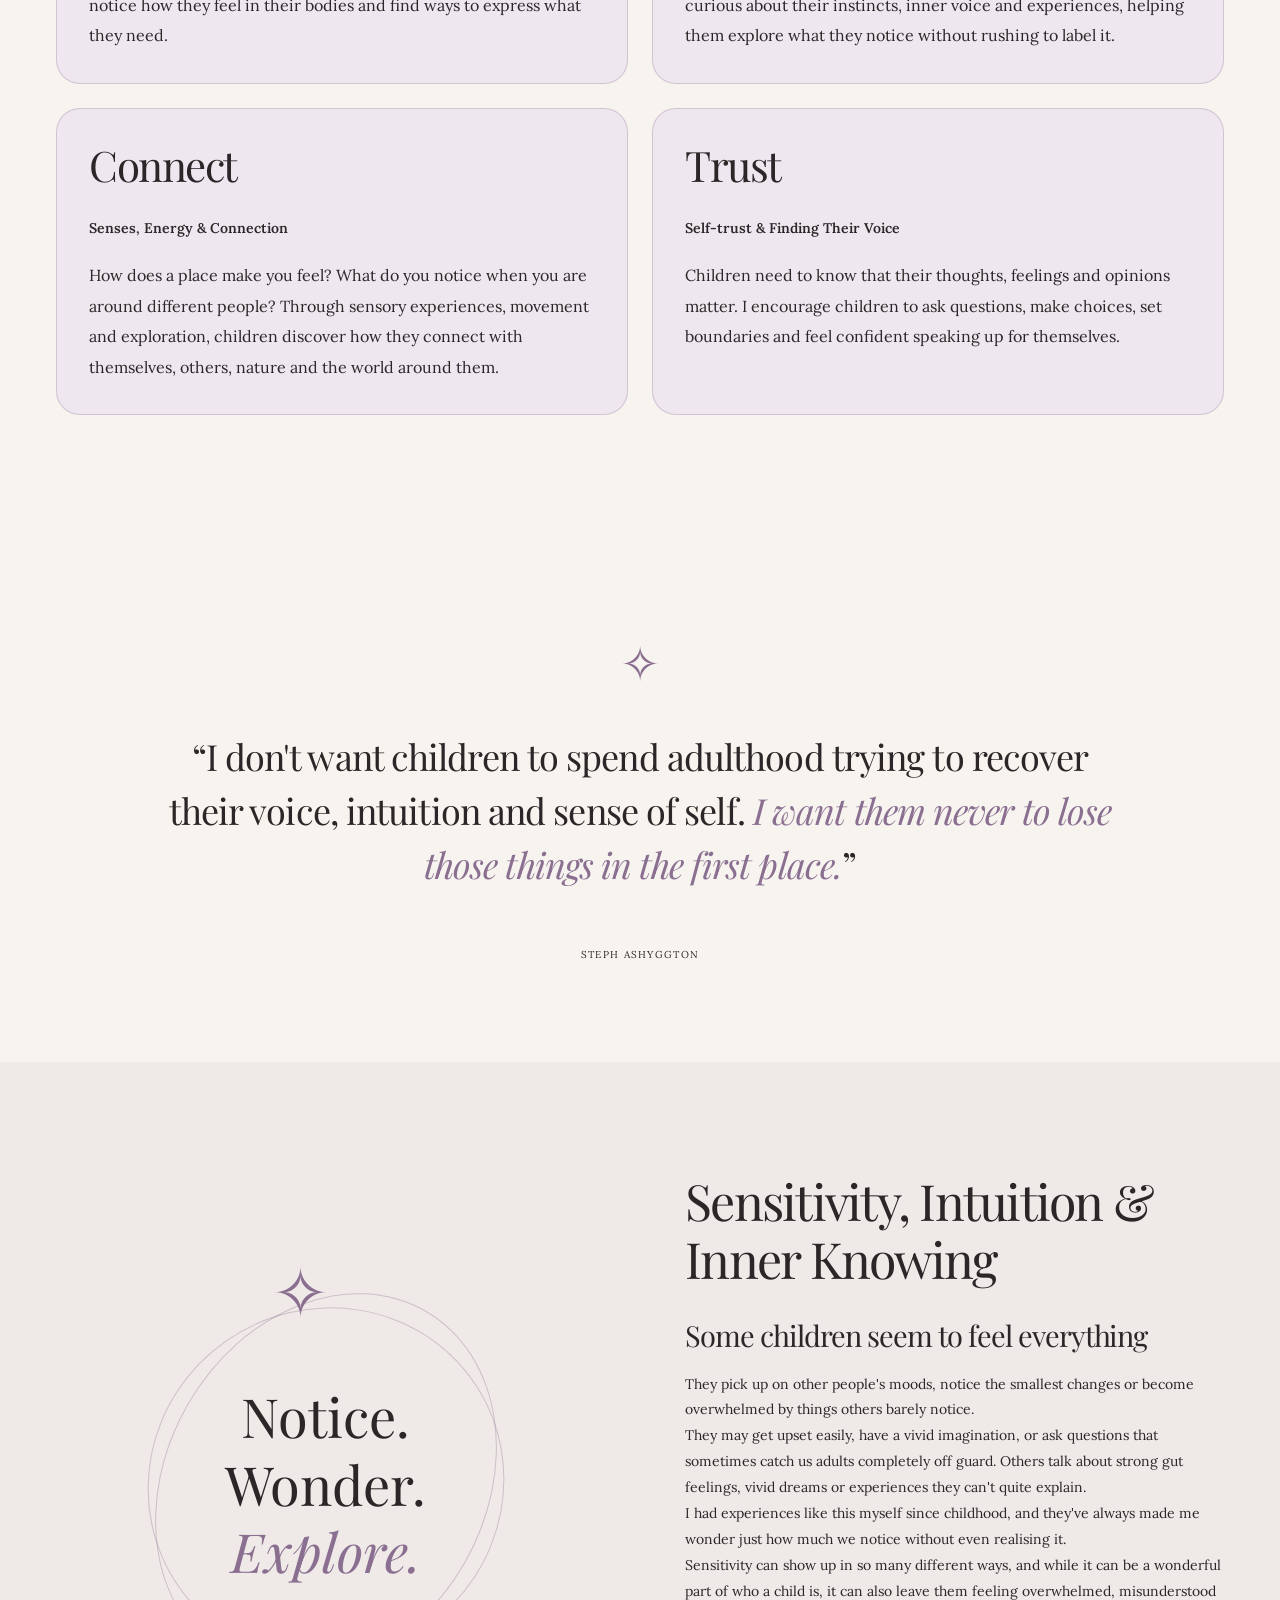
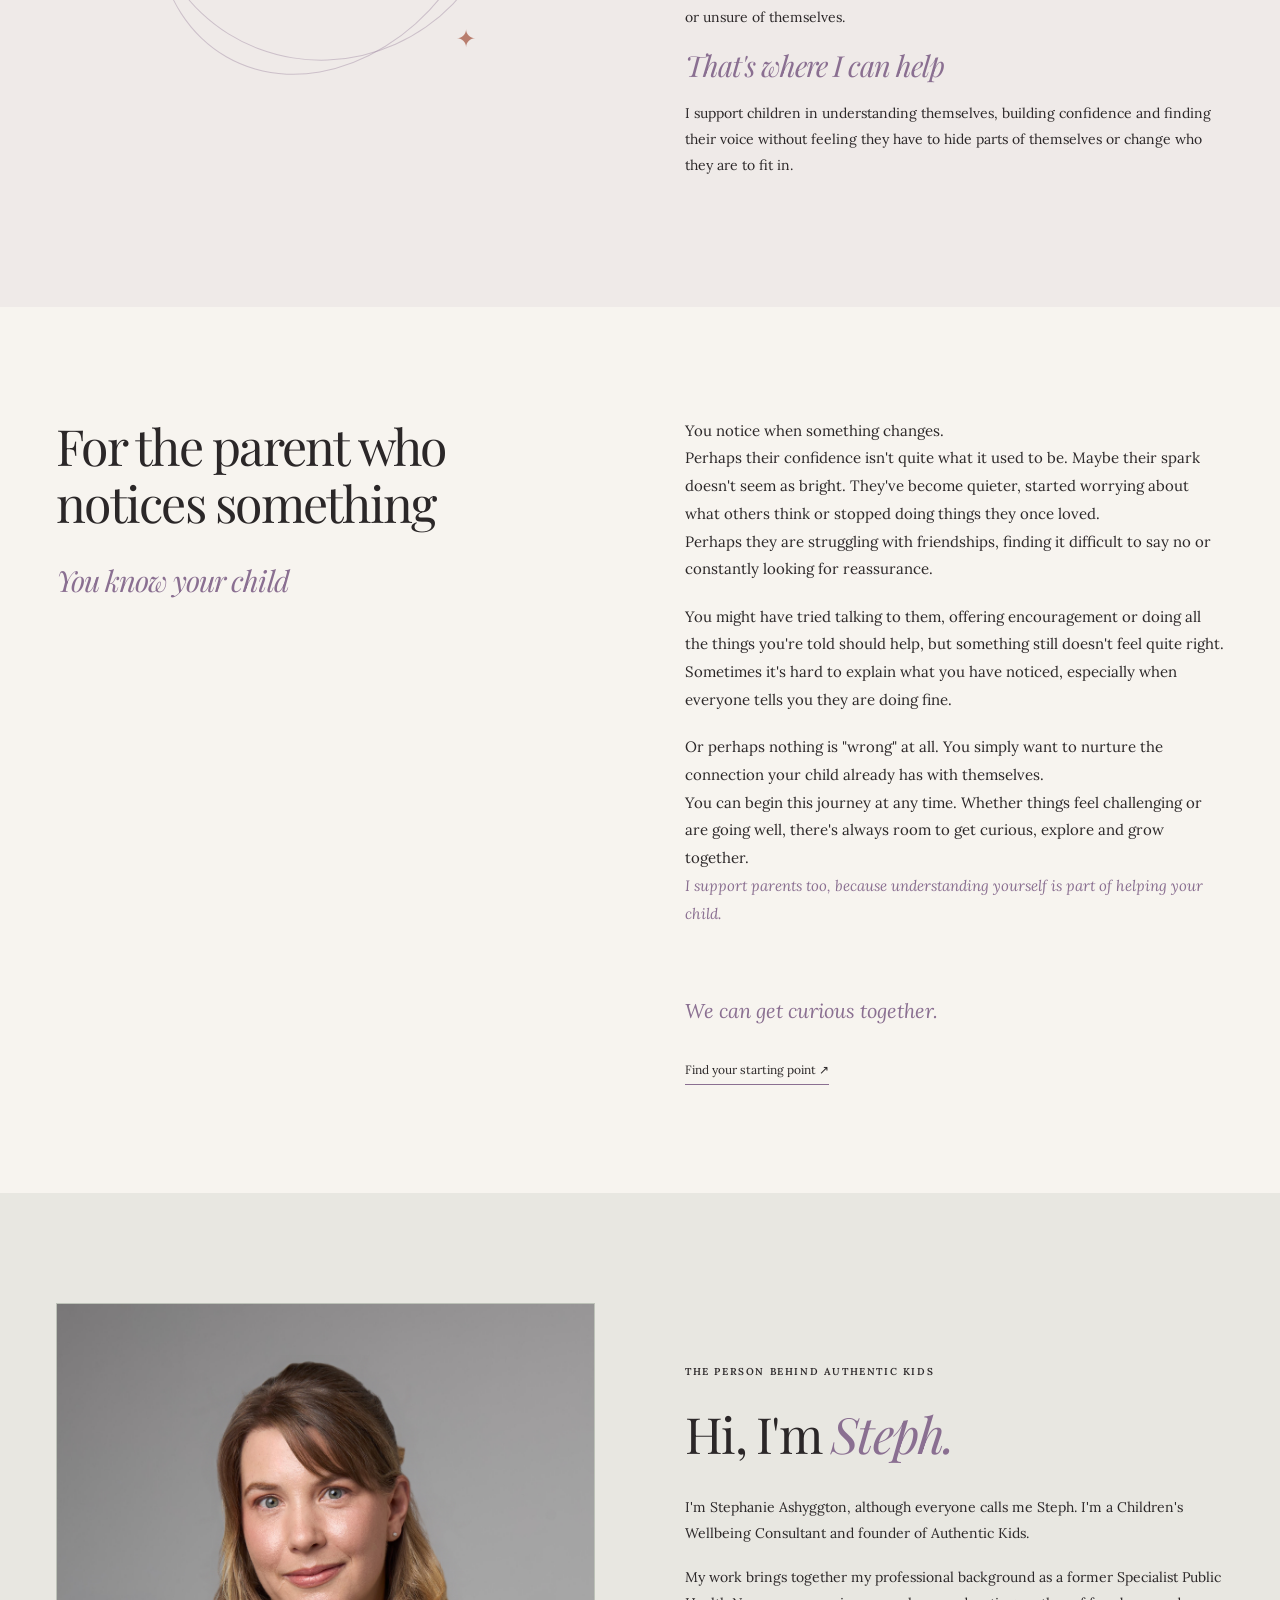
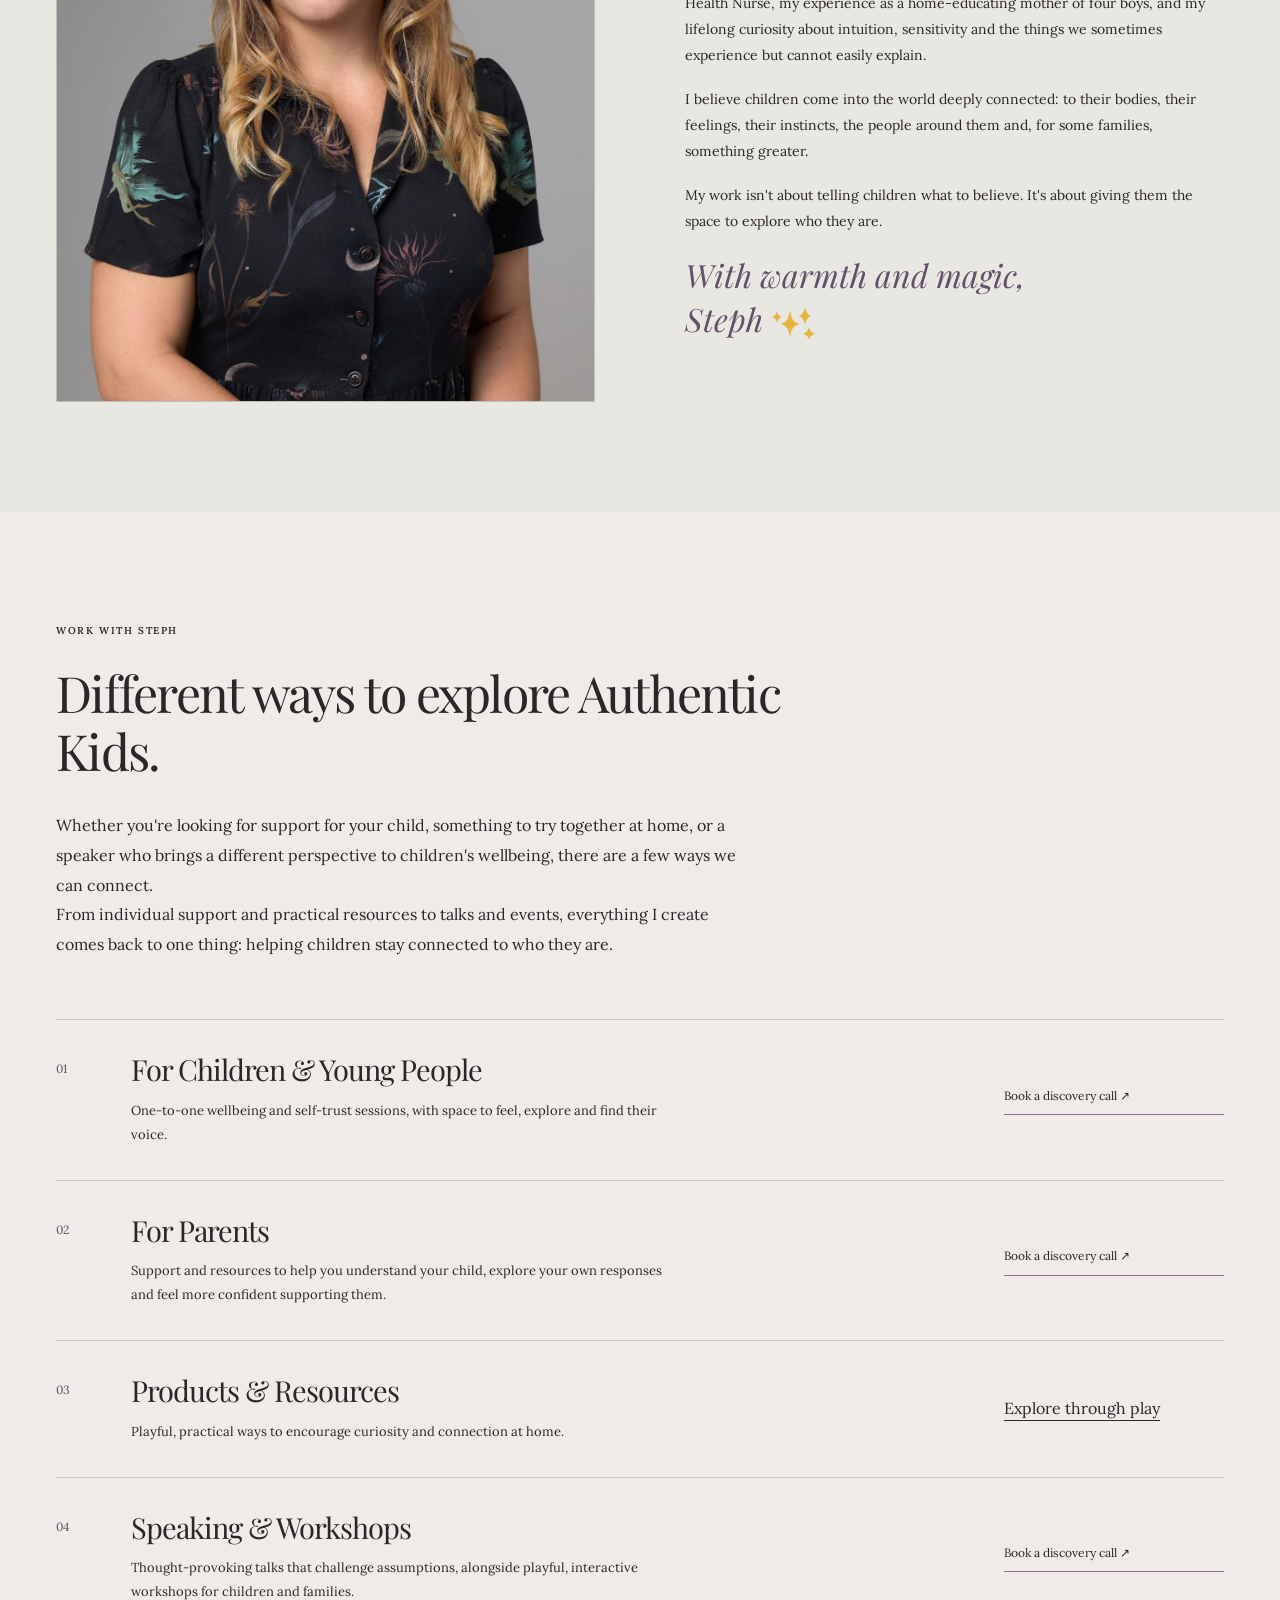
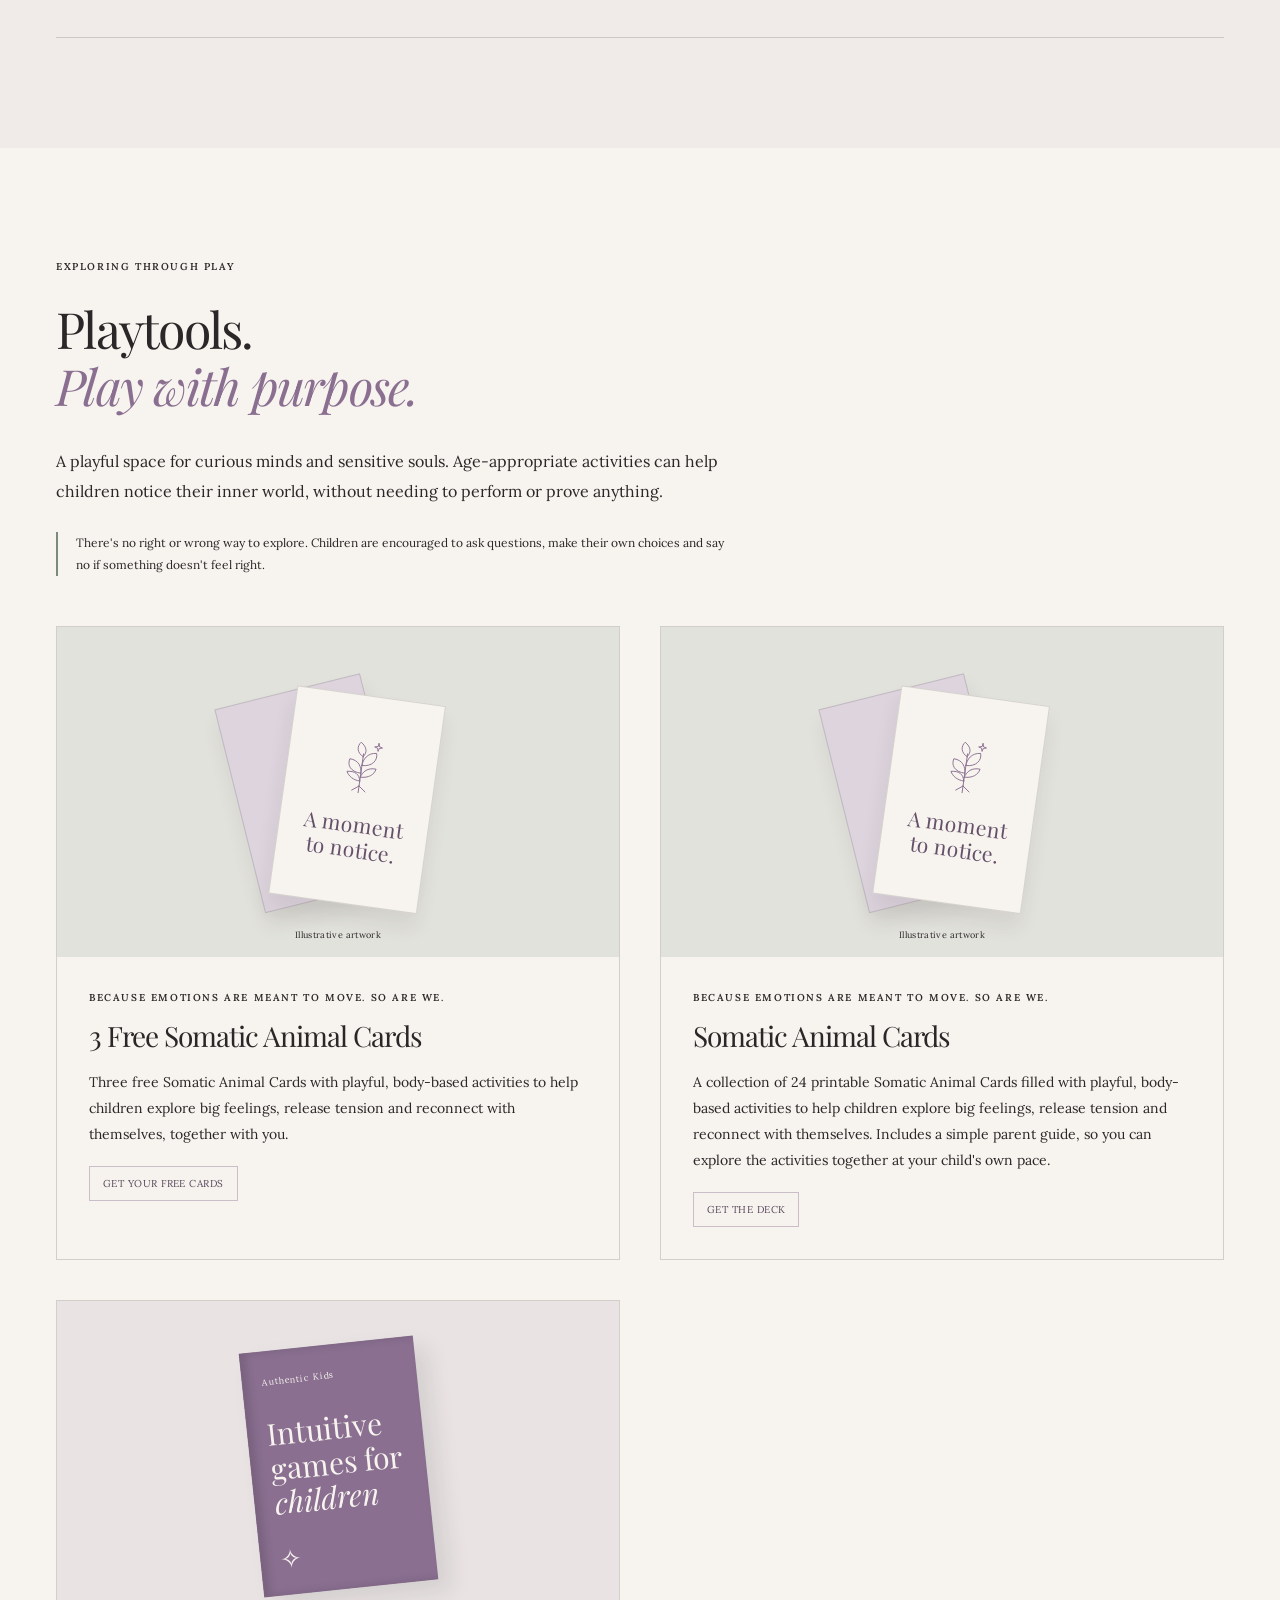
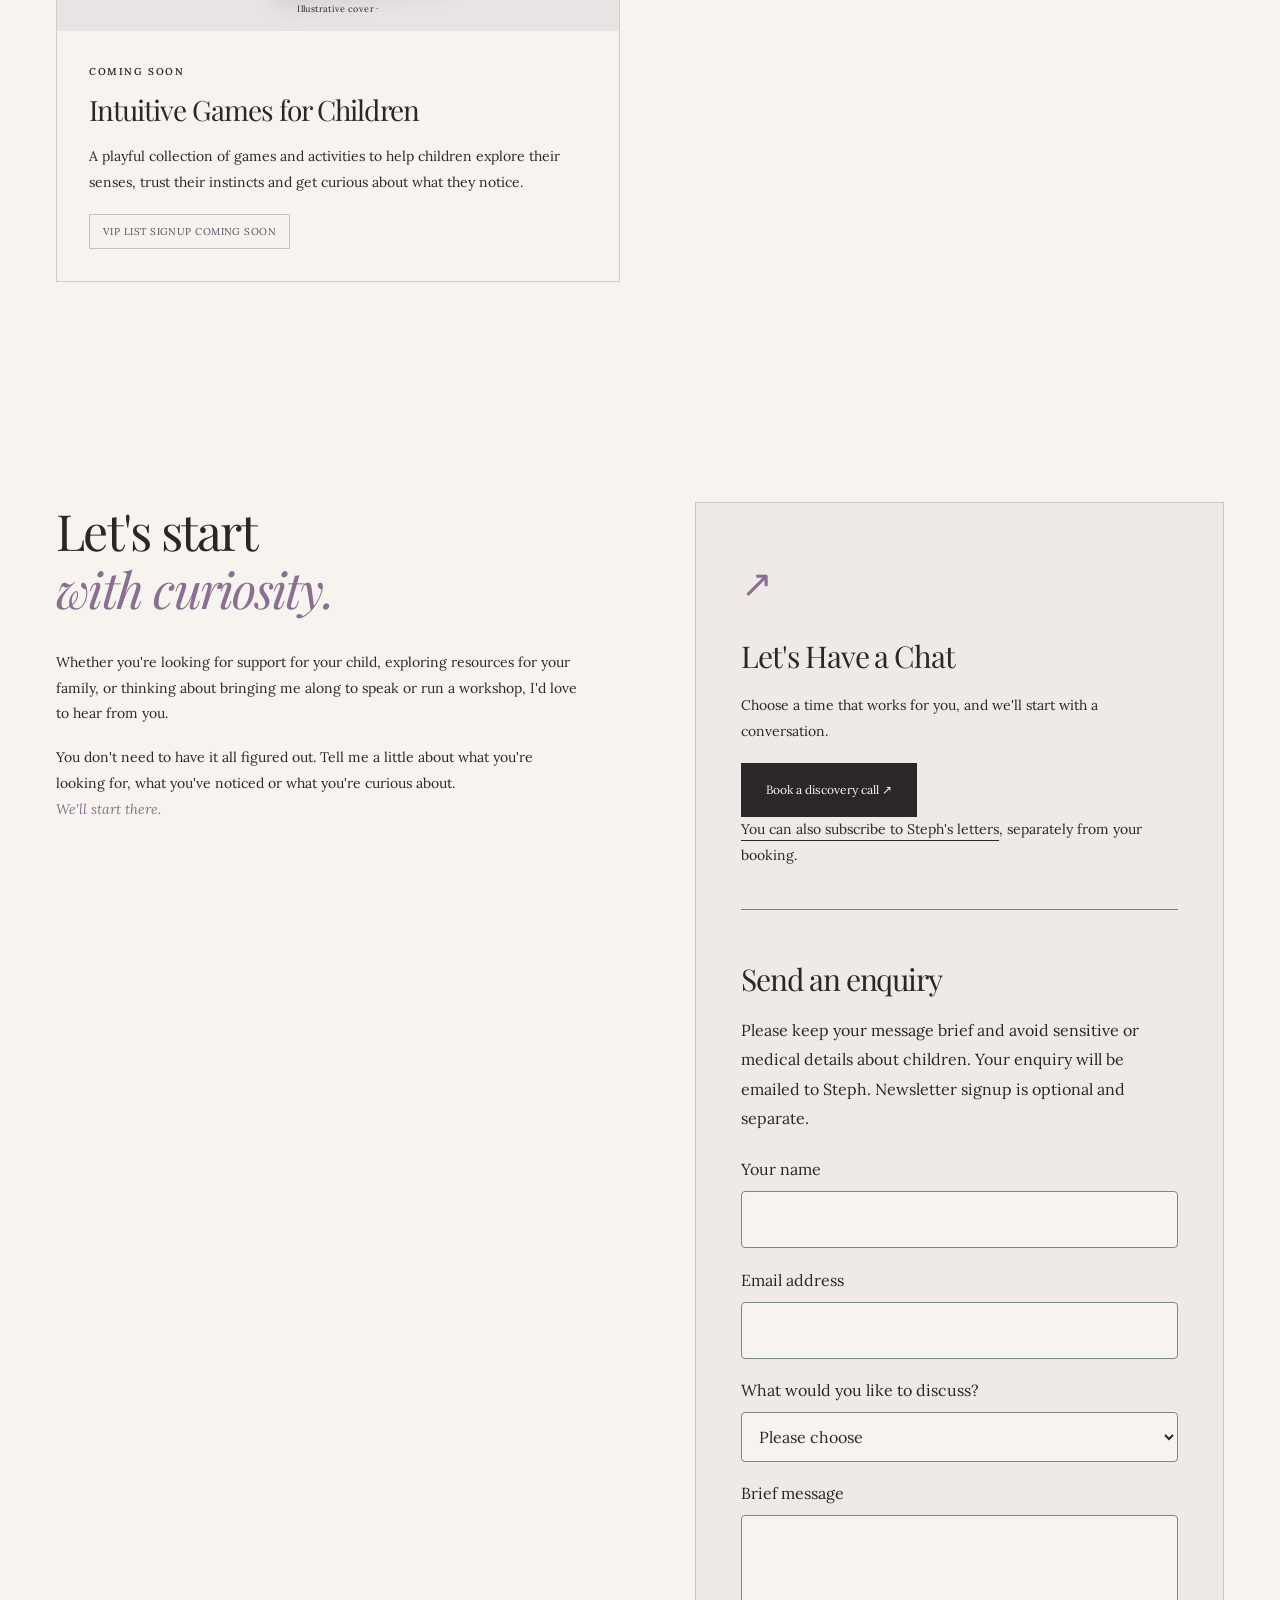
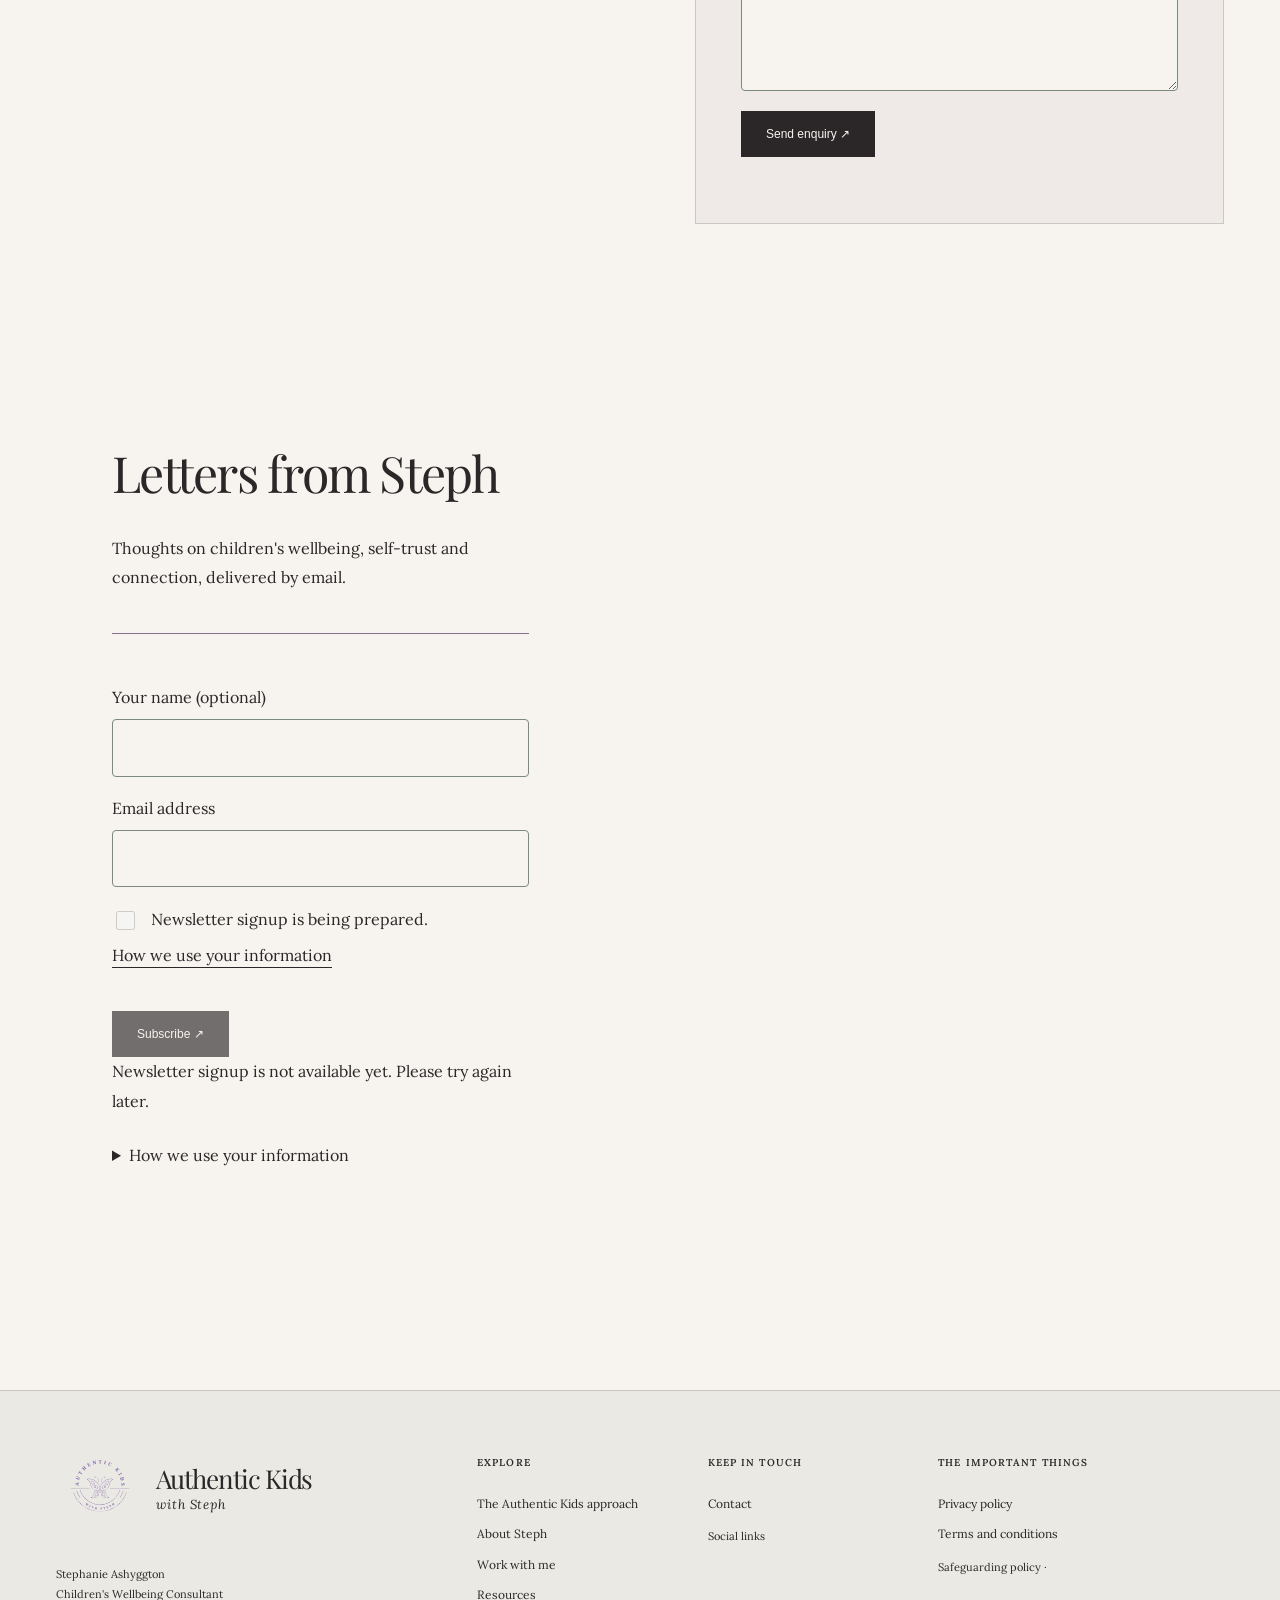
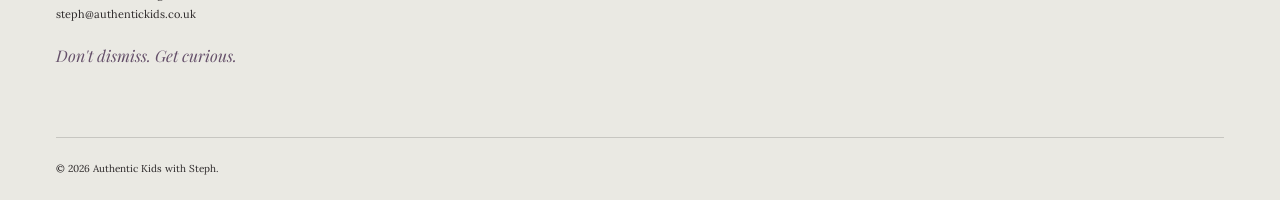
==== commit 2faf275c: "Add privacy and terms" ====
--- a/index.html
+++ b/index.html
@@ -517,12 +517,8 @@
           <h2>
             The important things
           </h2>
-          <p class="footer-pending">
-            Privacy policy ·
-          </p>
-          <p class="footer-pending">
-            Terms ·
-          </p>
+          <a href="privacy/">Privacy policy</a>
+          <a href="terms/">Terms and conditions</a>
           <p class="footer-pending">
             Safeguarding policy ·
           </p>
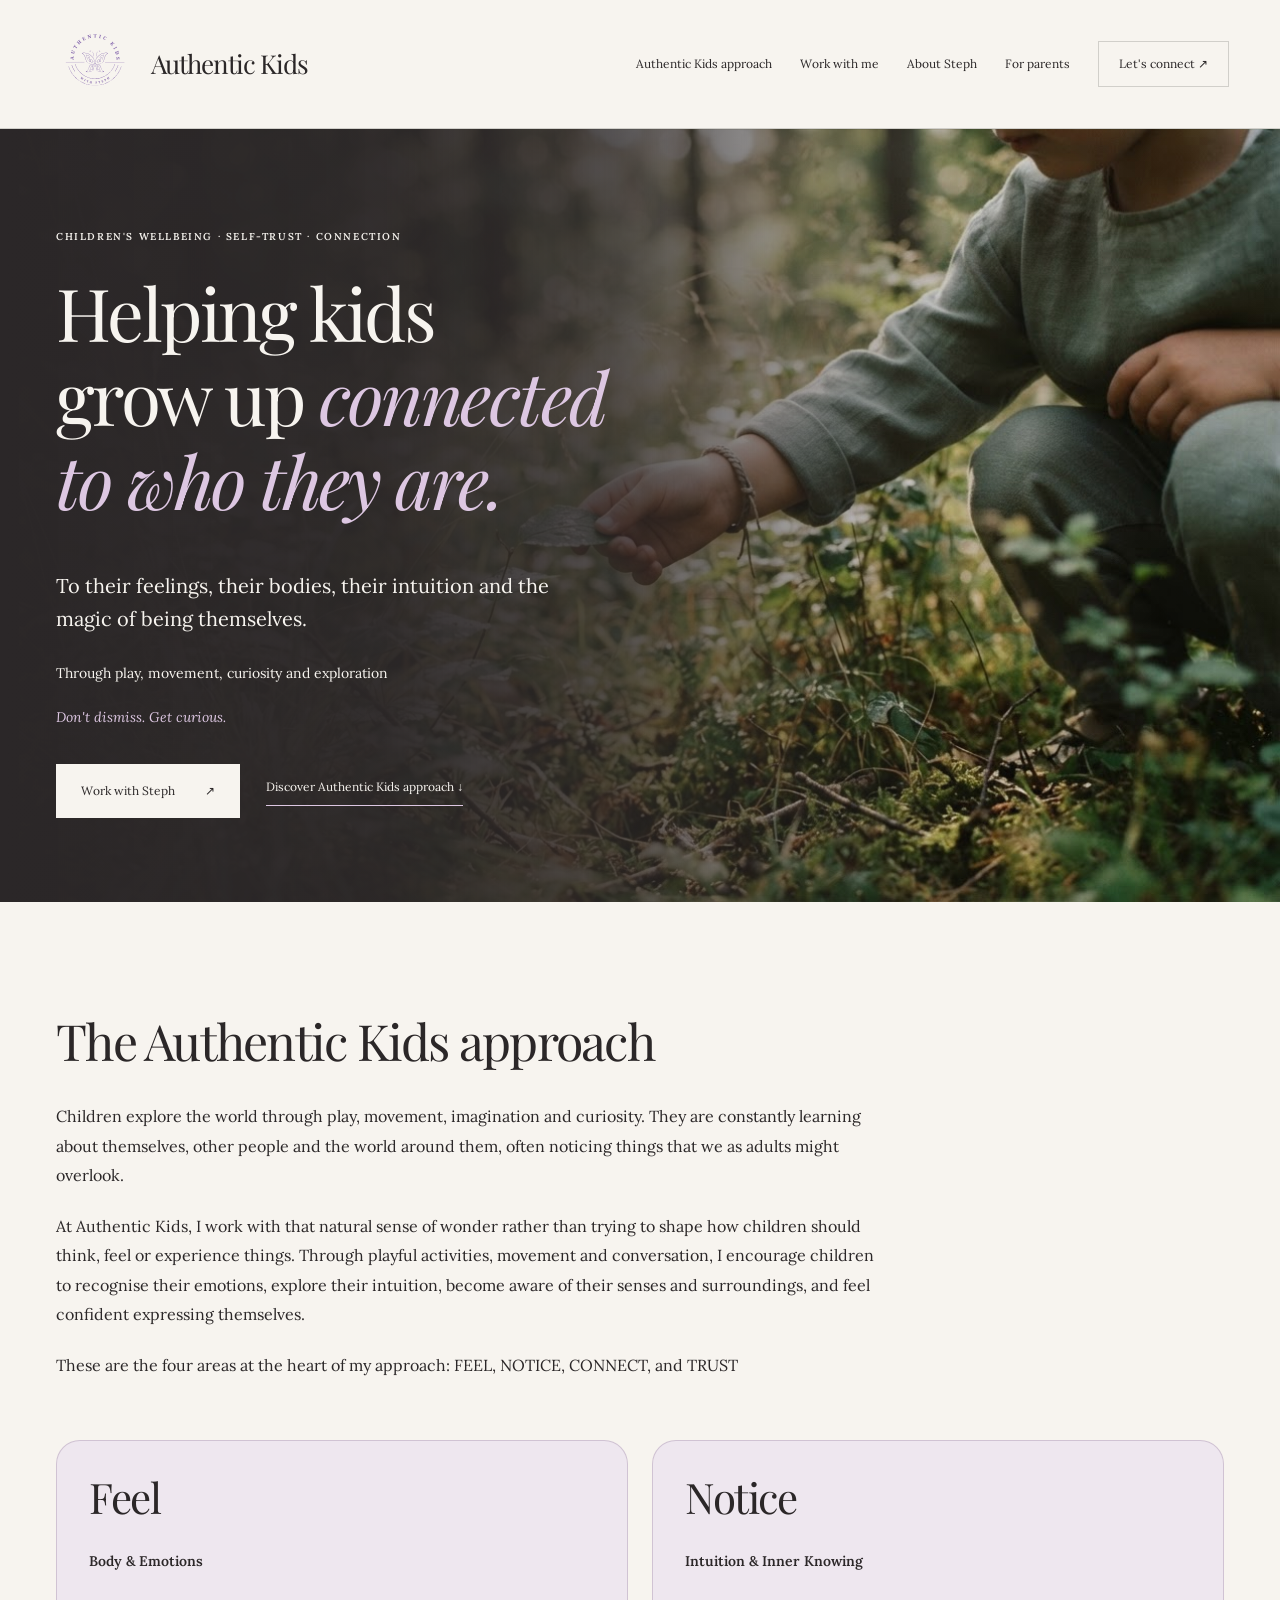
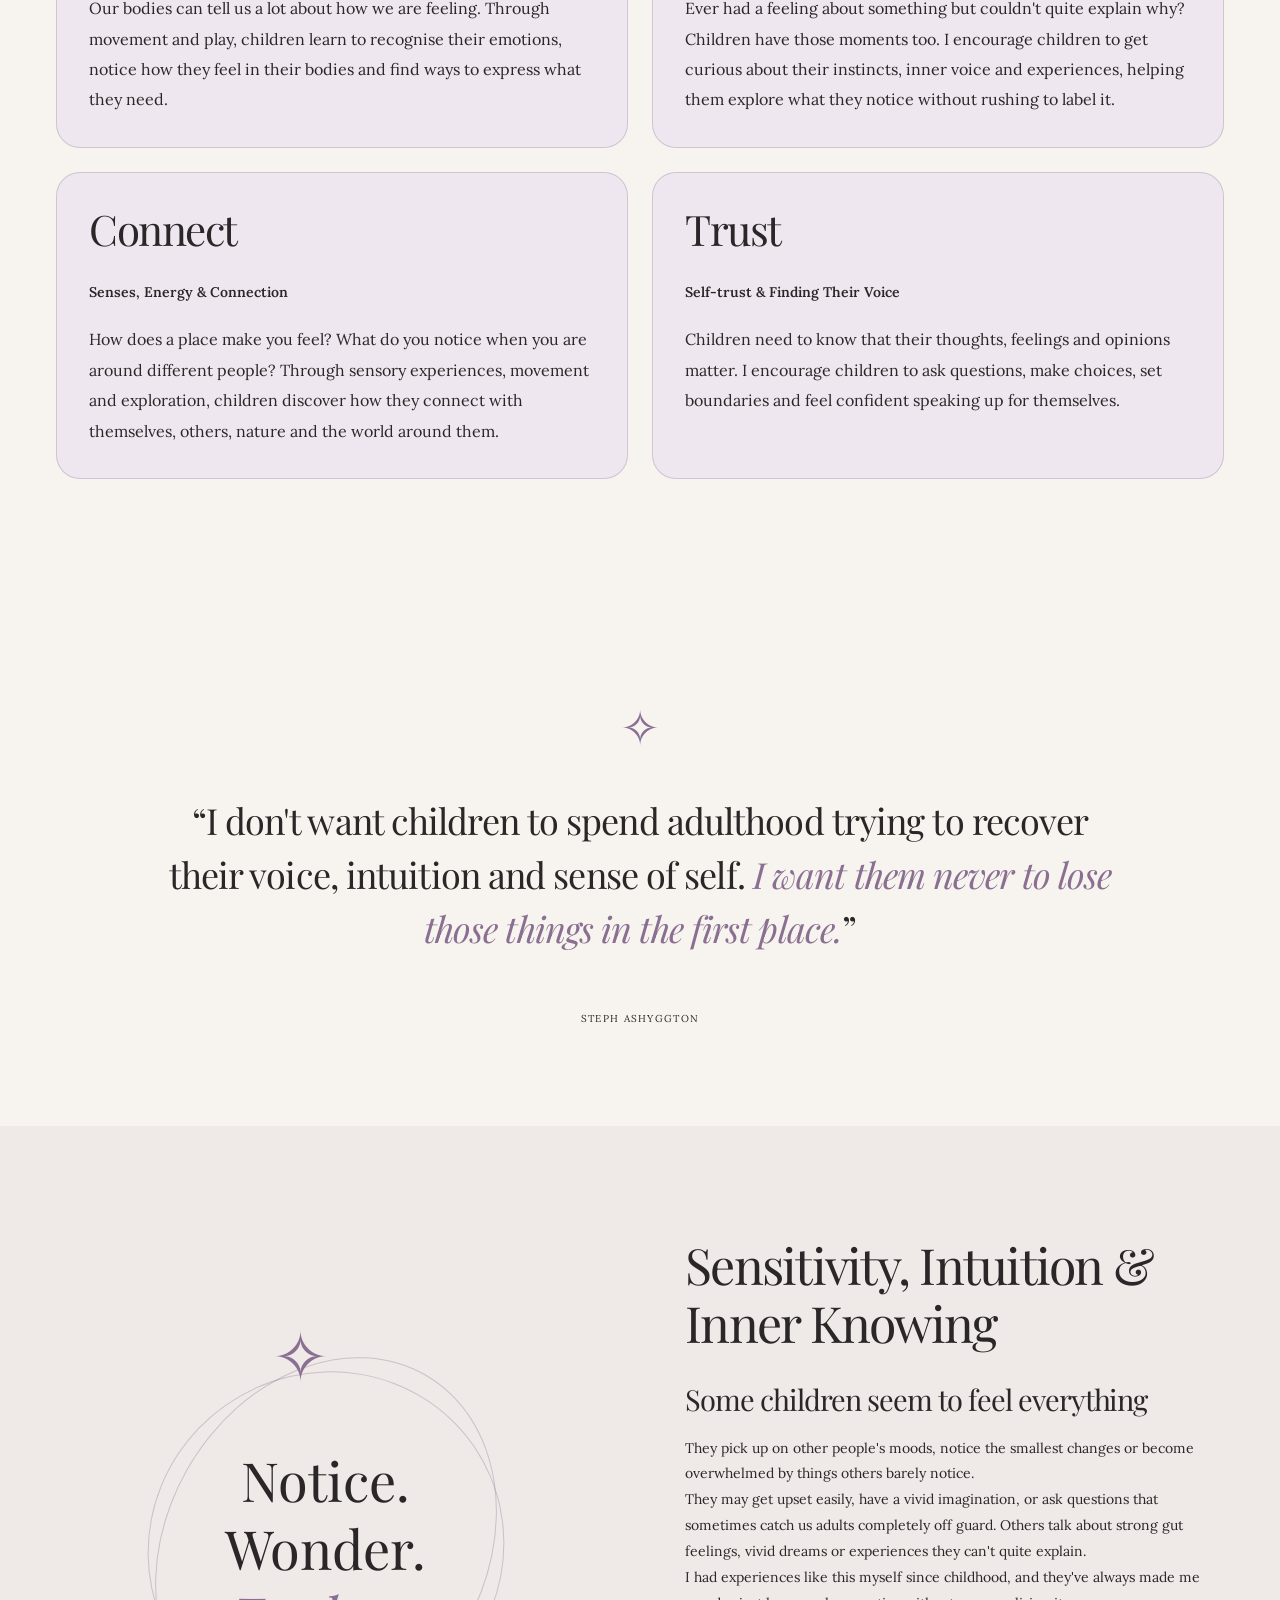
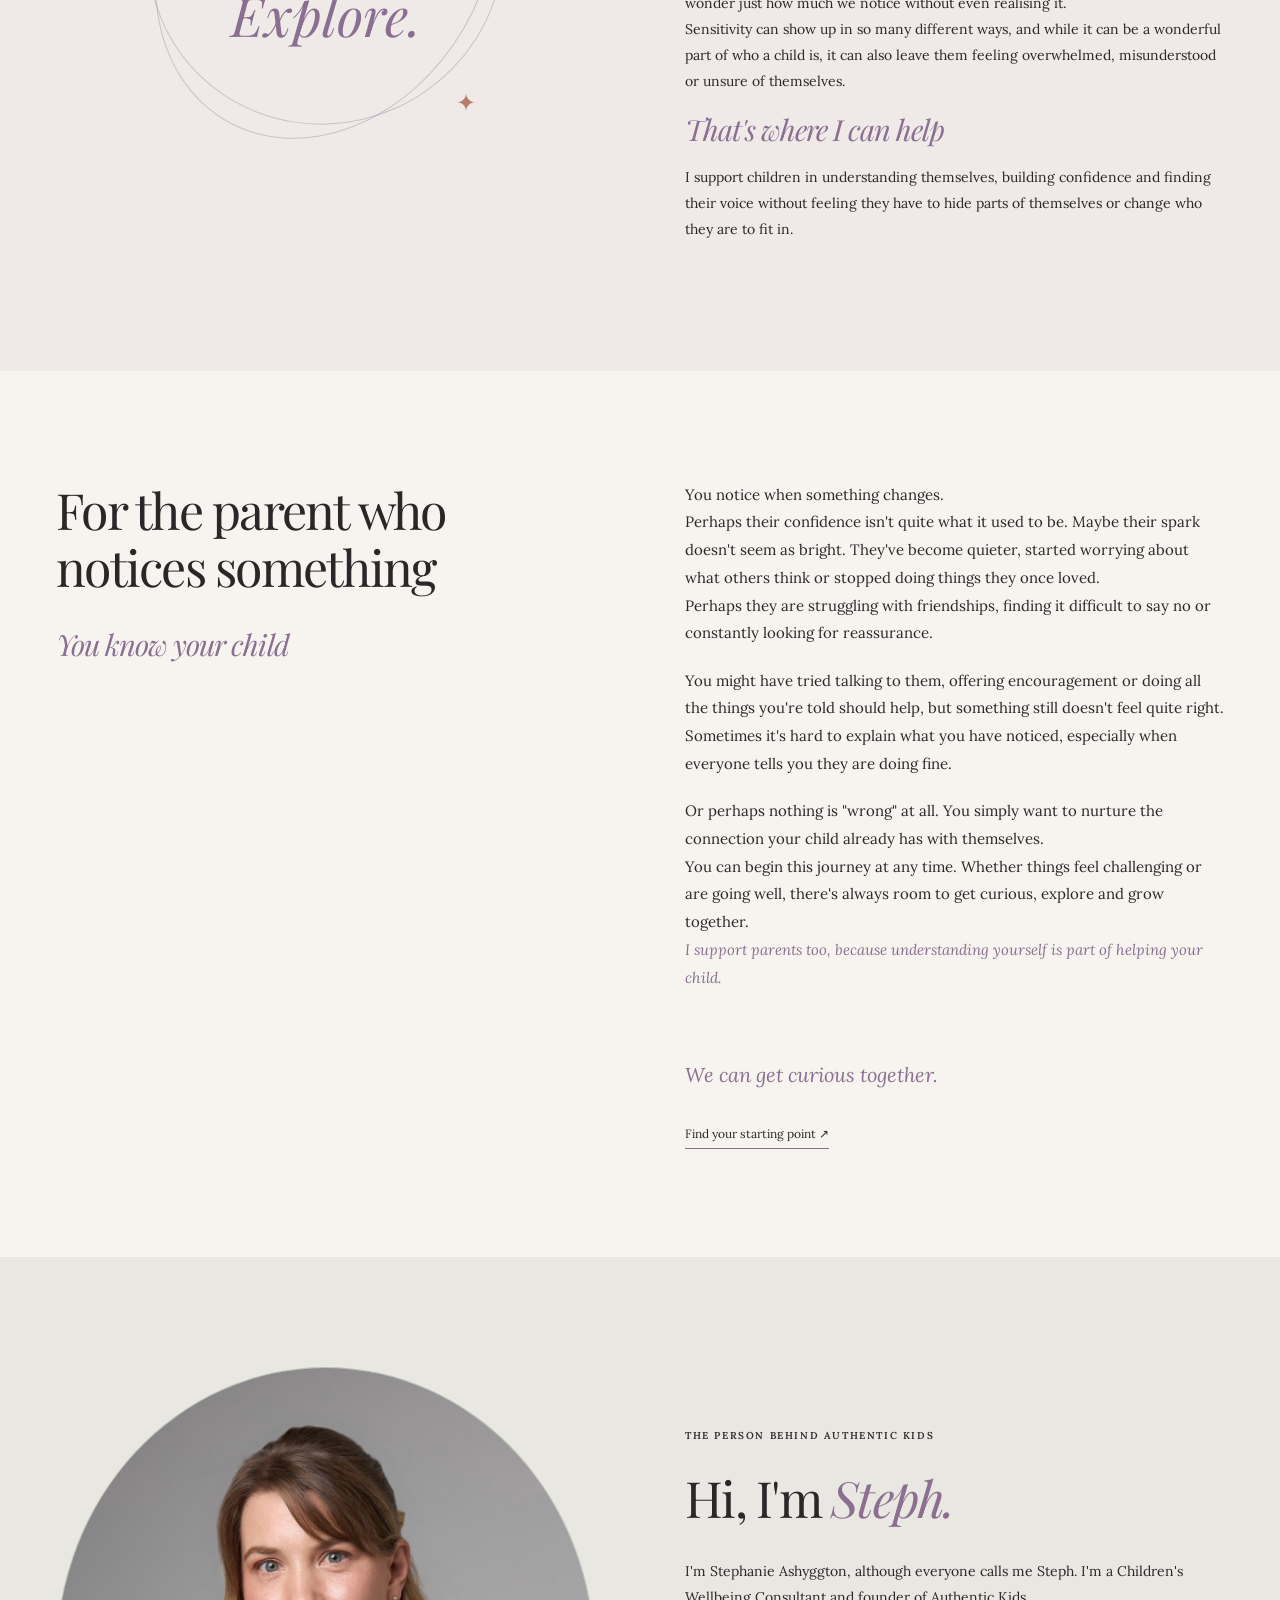
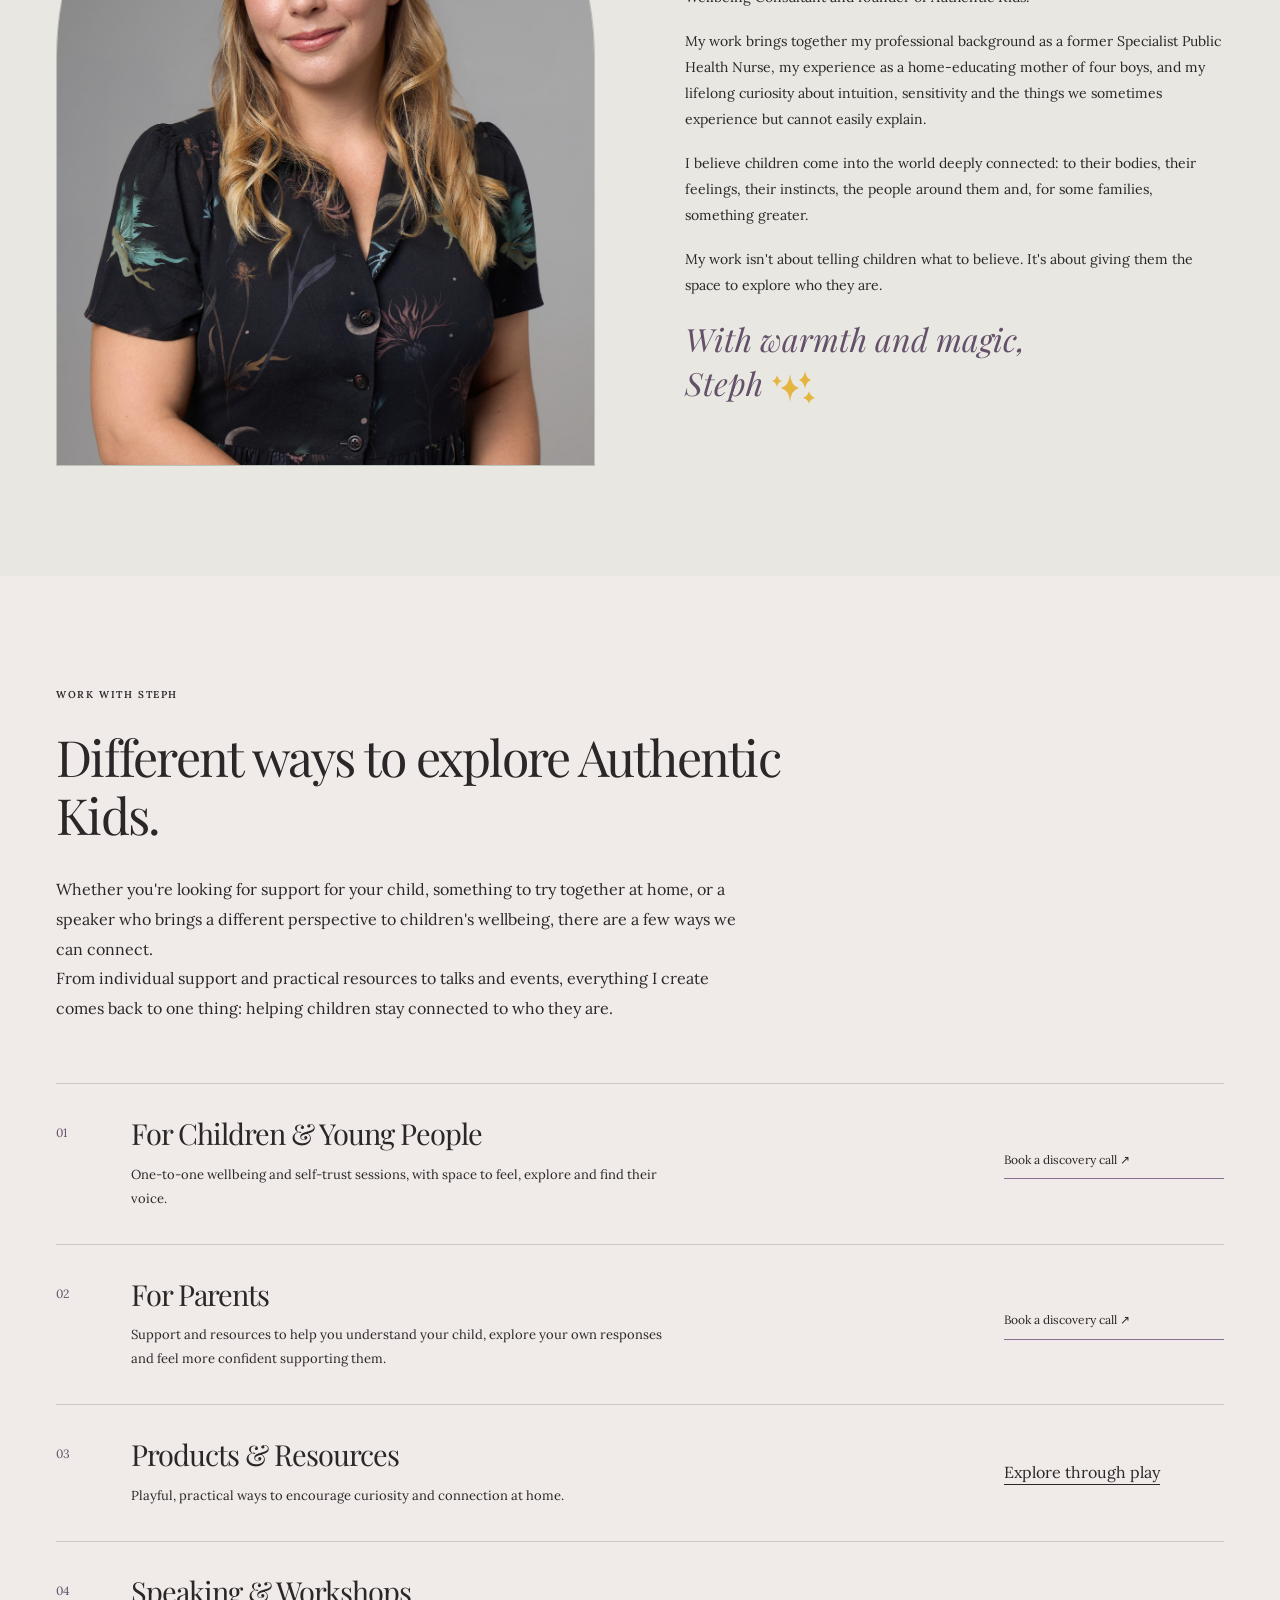
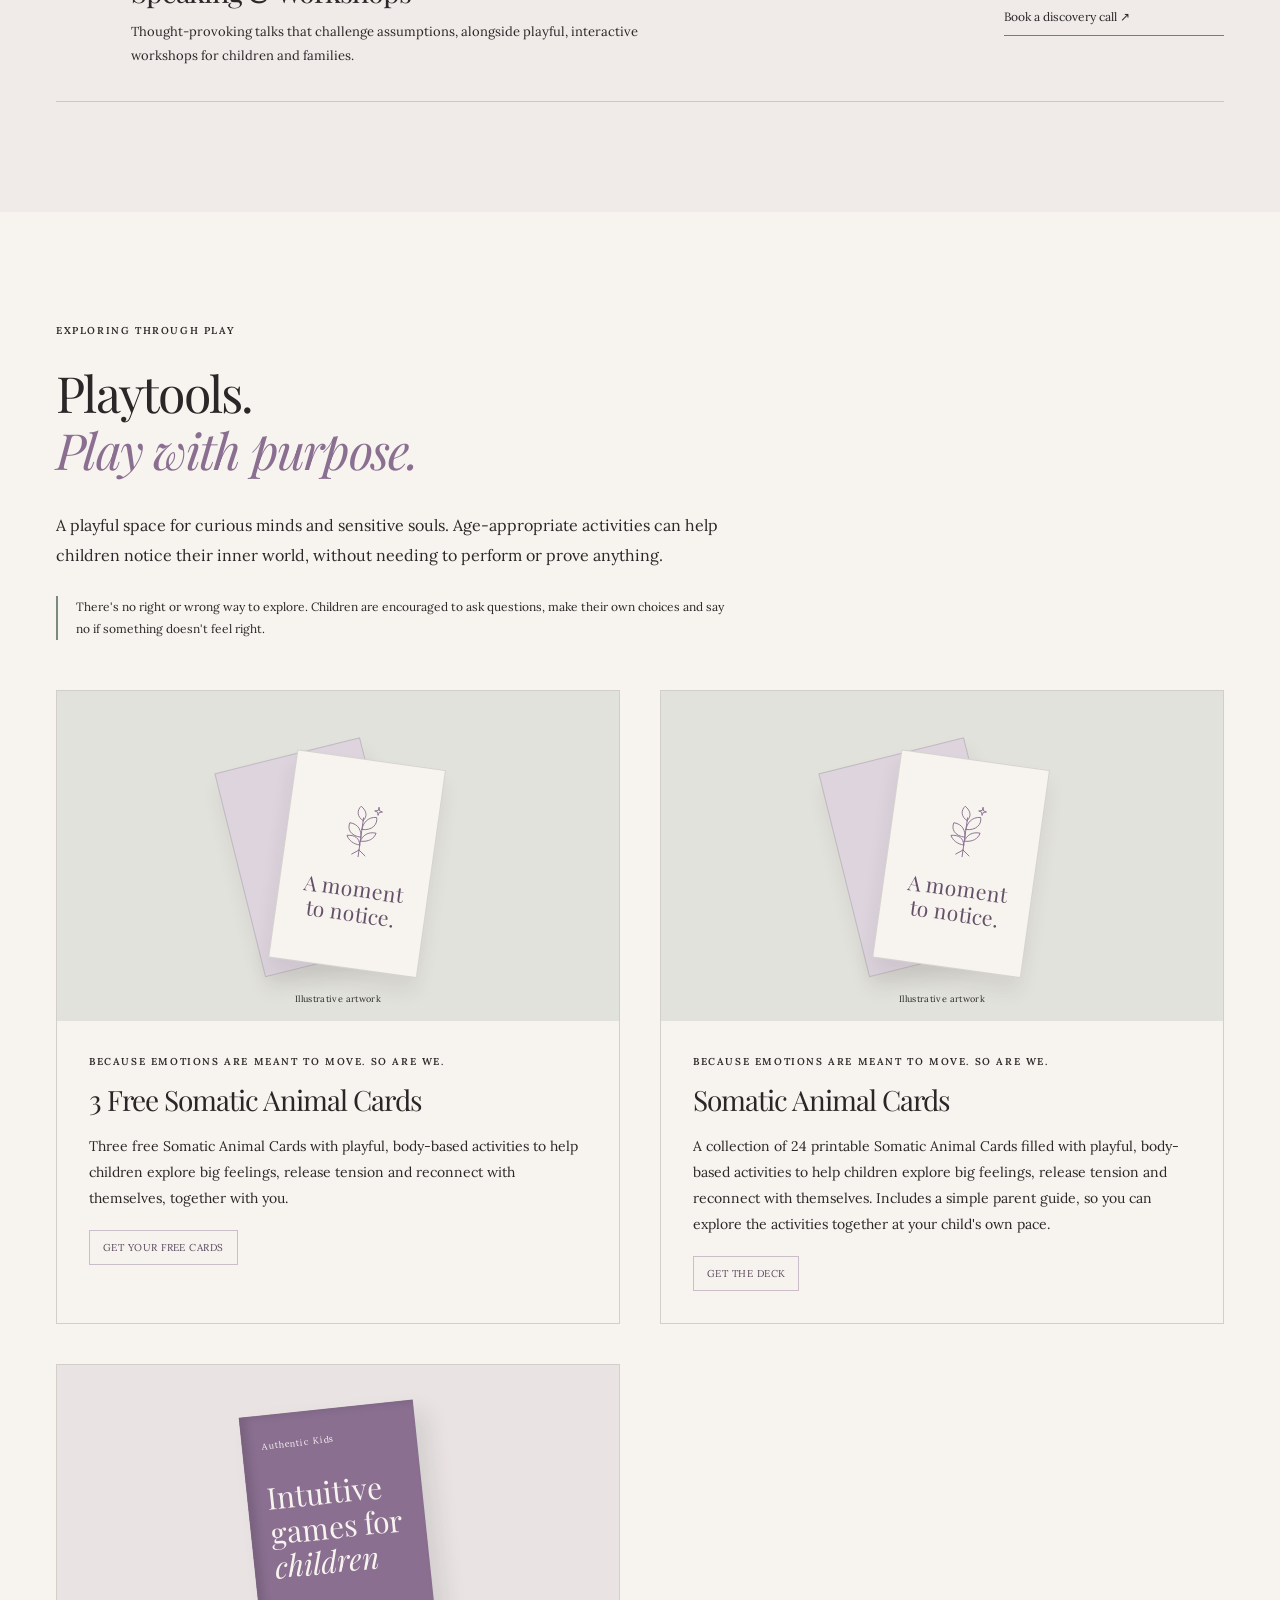
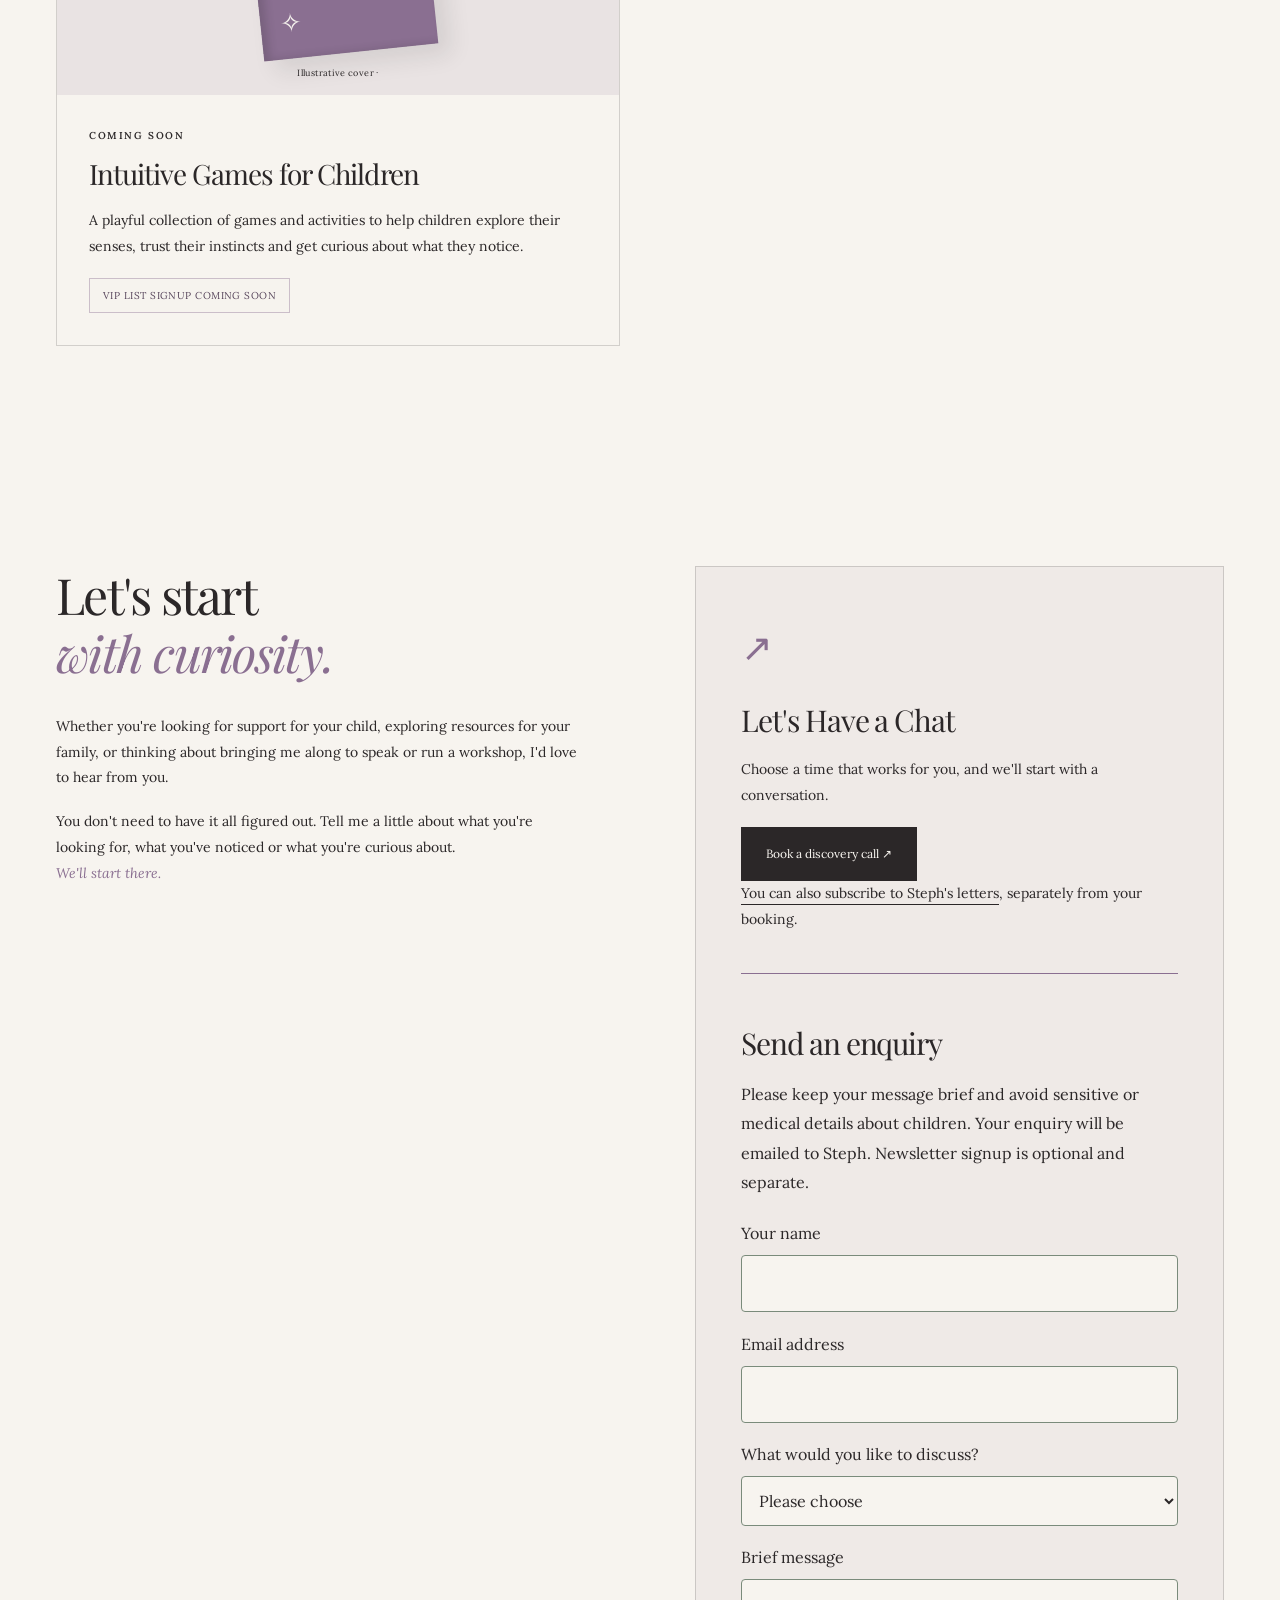
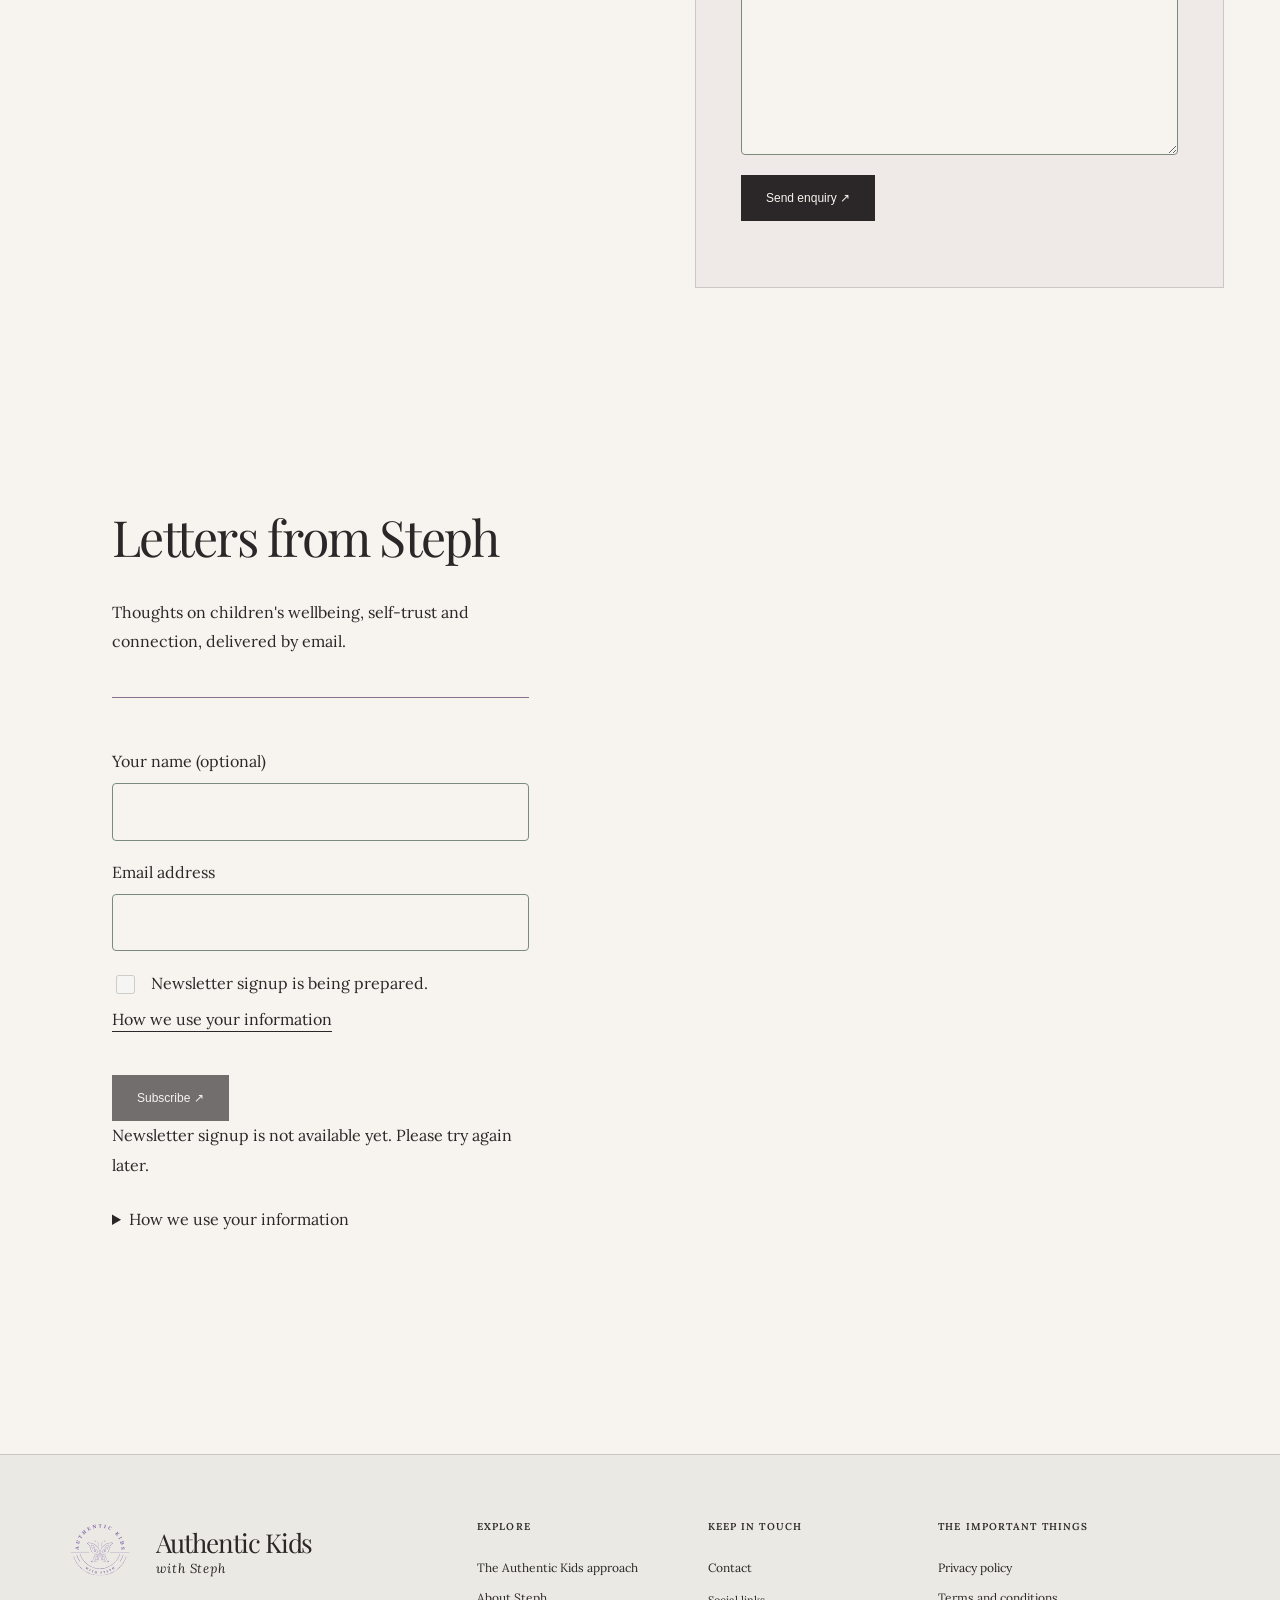
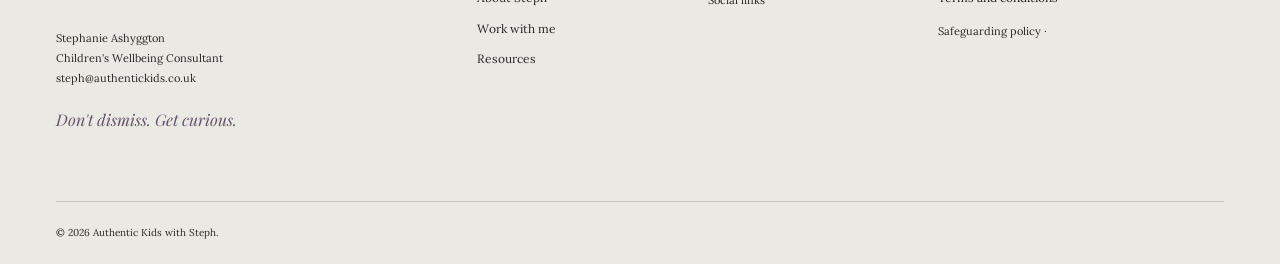
==== commit 28e5fba0: "Change top section image" ====
--- a/index.html
+++ b/index.html
@@ -32,7 +32,7 @@
       </nav>
     </header>
     <main id="main">
-      <section class="hero wrap" id="home" aria-labelledby="hero-title">
+      <section class="hero" id="home" aria-labelledby="hero-title">
         <div class="hero-copy">
           <p class="eyebrow">
             Children's wellbeing · Self-trust · Connection
@@ -53,12 +53,6 @@
             <a class="button" href="https://calendar.app.google/ogfMT9sHYbNbyrfA8">Work with Steph <span aria-hidden="true">↗</span></a><a class="text-link" href="#approach">Discover Authentic Kids approach ↓</a>
           </div>
         </div>
-        <figure class="hero-art">
-          <img src="assets/growing.svg" alt="A rooted plant reaching towards a small star, framed by soft sage hills" width="580" height="700">
-          <figcaption>
-
-          </figcaption>
-        </figure>
       </section>
       <section class="section wrap" id="approach" aria-labelledby="approach-title">
         <div class="section-intro">
--- a/styles.css
+++ b/styles.css
@@ -171,7 +171,35 @@
   display: grid;
   grid-template-columns: 1.2fr 1fr;
   gap: 50px;
-  padding-top: 64px
+  padding: 64px max(56px, calc((100% - 1240px) / 2));
+  color: var(--cream);
+  background-color: var(--ink);
+  background-image: linear-gradient(90deg, #2b2728 0%, rgba(43,39,40,.96) 30%, rgba(43,39,40,.8) 48%, rgba(43,39,40,.15) 75%, transparent 100%), url('assets/authentic-kids-brush.jpg');
+  background-size: cover;
+  background-position: center right;
+}
+
+.hero em {
+  color: #ddc7e2;
+}
+
+.hero .button {
+  background: var(--cream);
+  color: var(--ink);
+  border-color: var(--cream);
+}
+
+.hero .button:hover {
+  background: #ddc7e2;
+  border-color: #ddc7e2;
+}
+
+.hero .text-link {
+  border-color: #ddc7e2;
+}
+
+.hero a:focus-visible {
+  outline-color: var(--cream);
 }
 
 .hero-copy {
@@ -439,6 +467,7 @@
 .steph-portrait {
   margin: 0;
   overflow: hidden;
+  border-radius: 50% 50% 0 0 / 41.43% 41.43% 0 0;
   border: 1px solid rgba(122, 139, 123, .4);
   align-self: start;
 }
@@ -796,7 +825,8 @@
   }
 
   .hero {
-    gap: 25px
+    gap: 25px;
+    padding-inline: 32px
   }
 
   .hero h1 {
@@ -892,7 +922,8 @@
   .hero {
     grid-template-columns: 1fr;
     gap: 30px;
-    padding-top: 24px
+    padding: 48px 20px;
+    background-image: linear-gradient(90deg, rgba(43,39,40,.96), rgba(43,39,40,.84) 65%, rgba(43,39,40,.65)), url('assets/authentic-kids-brush.jpg');
   }
 
   .hero-copy {
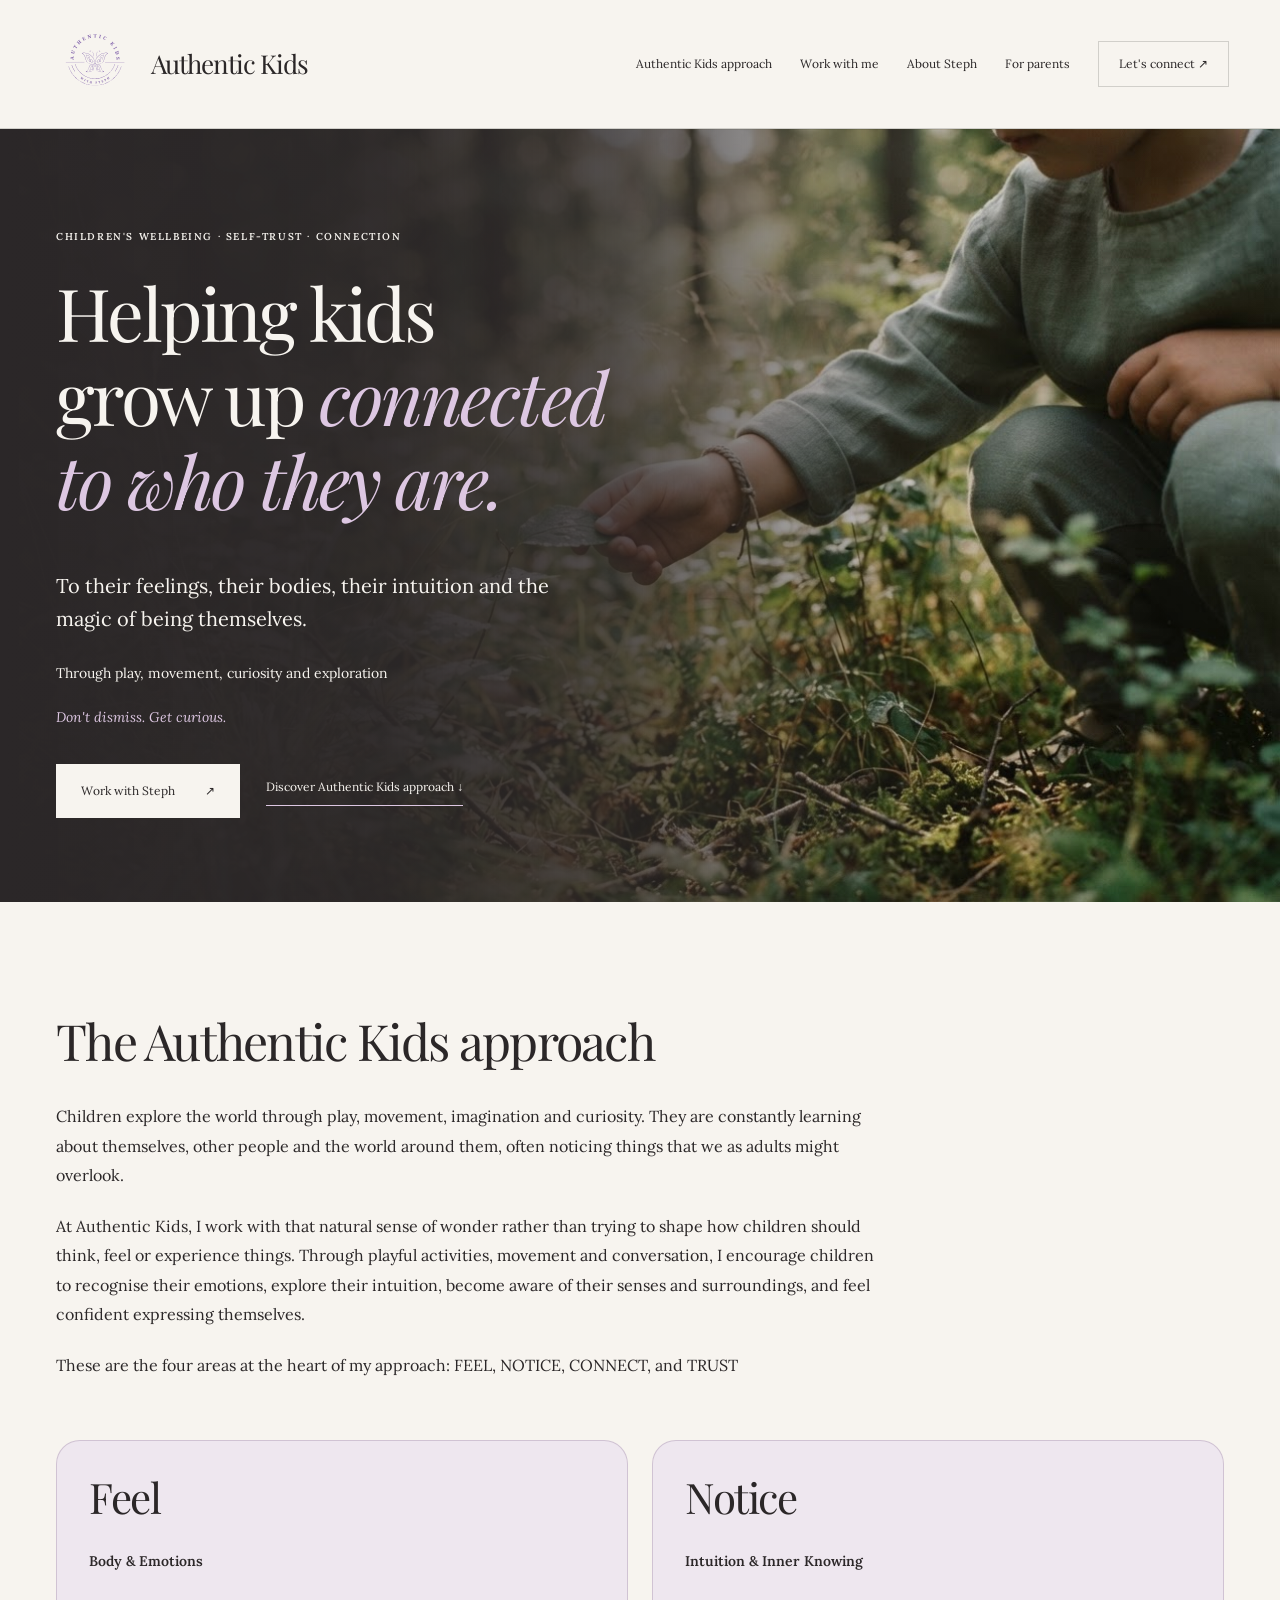
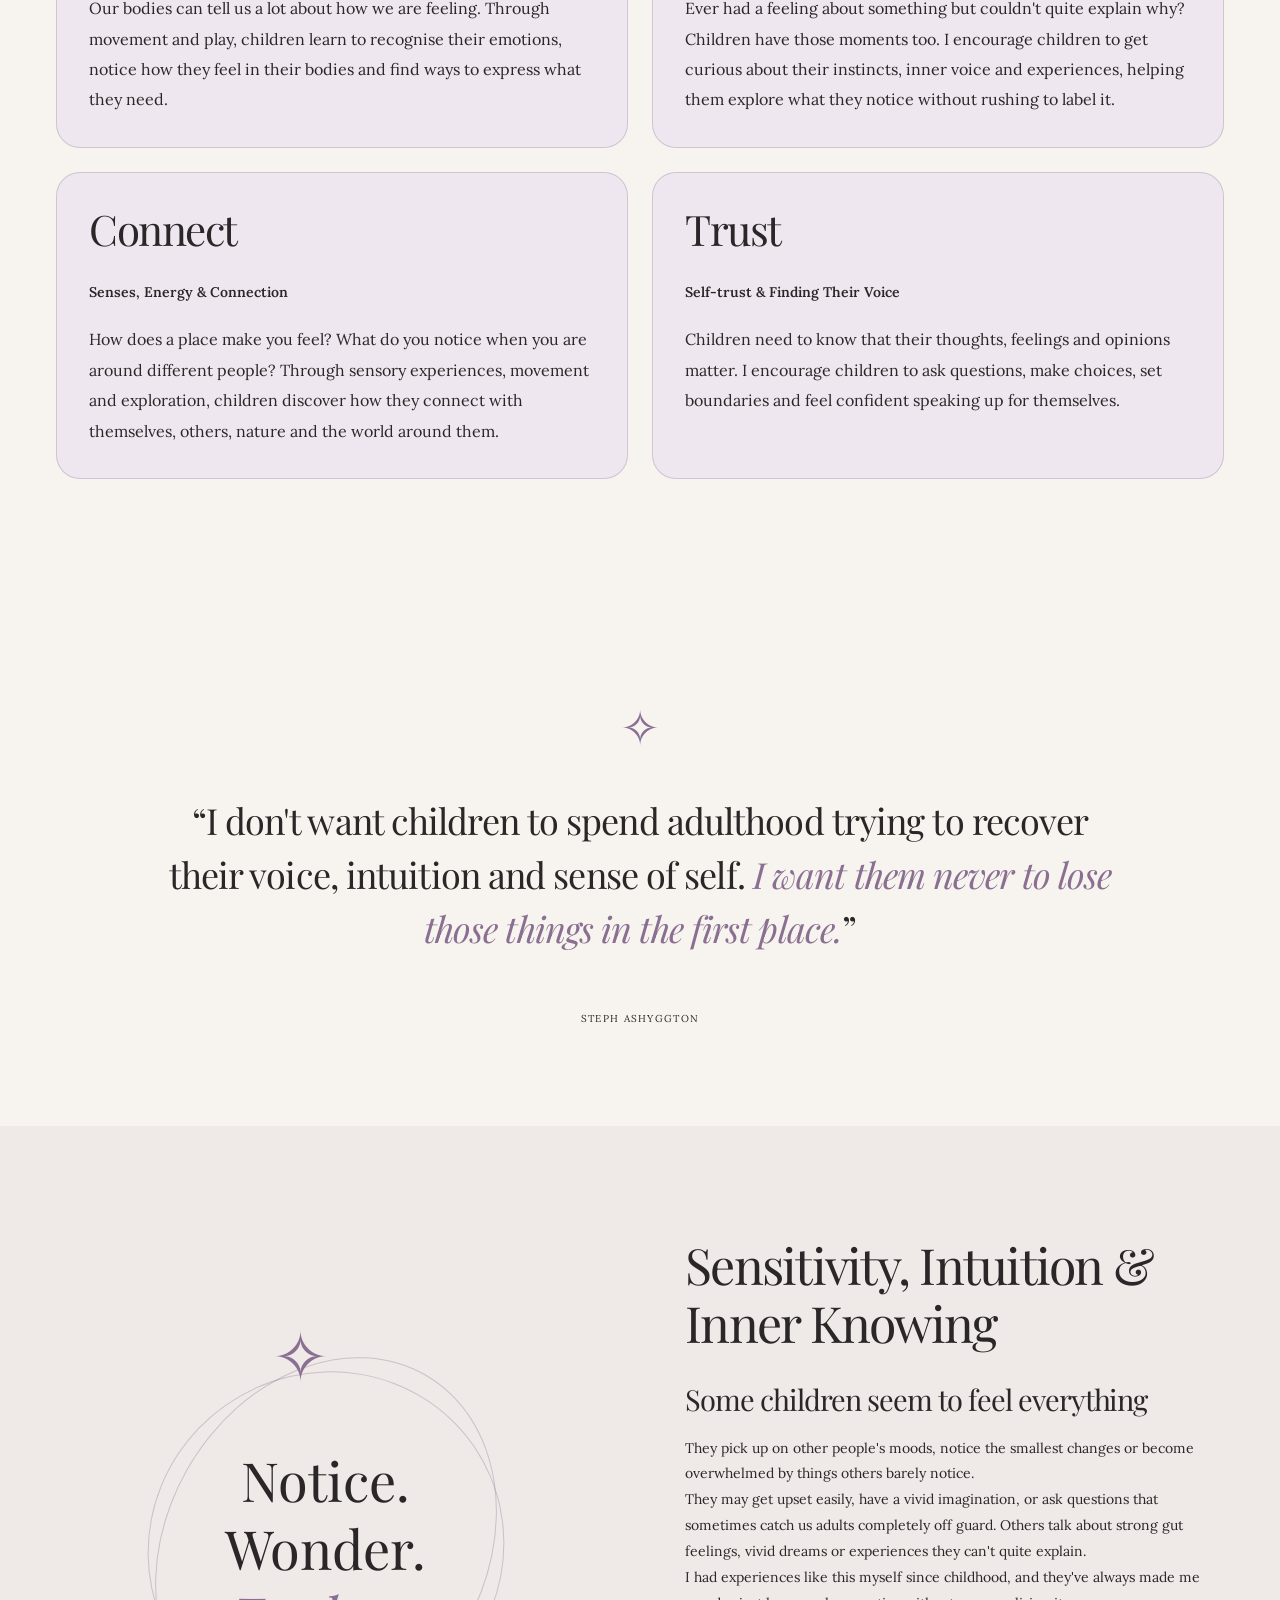
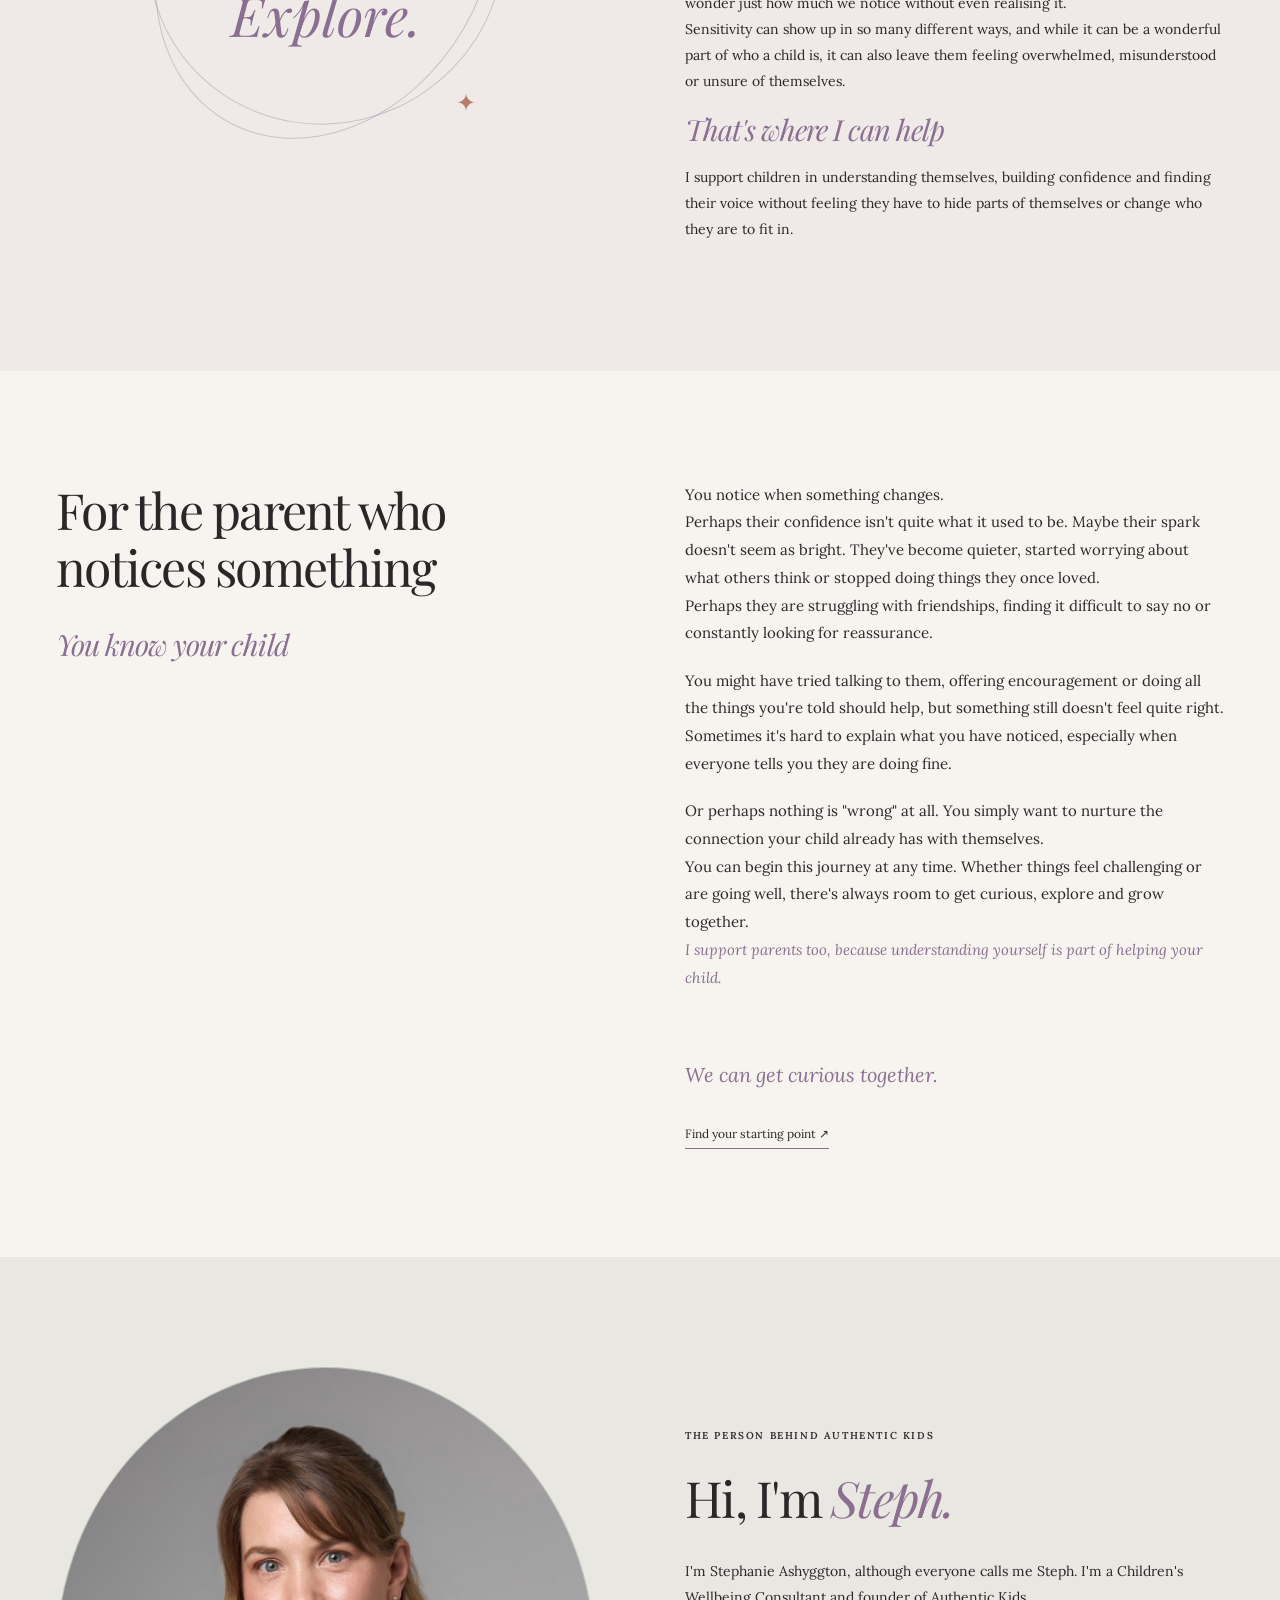
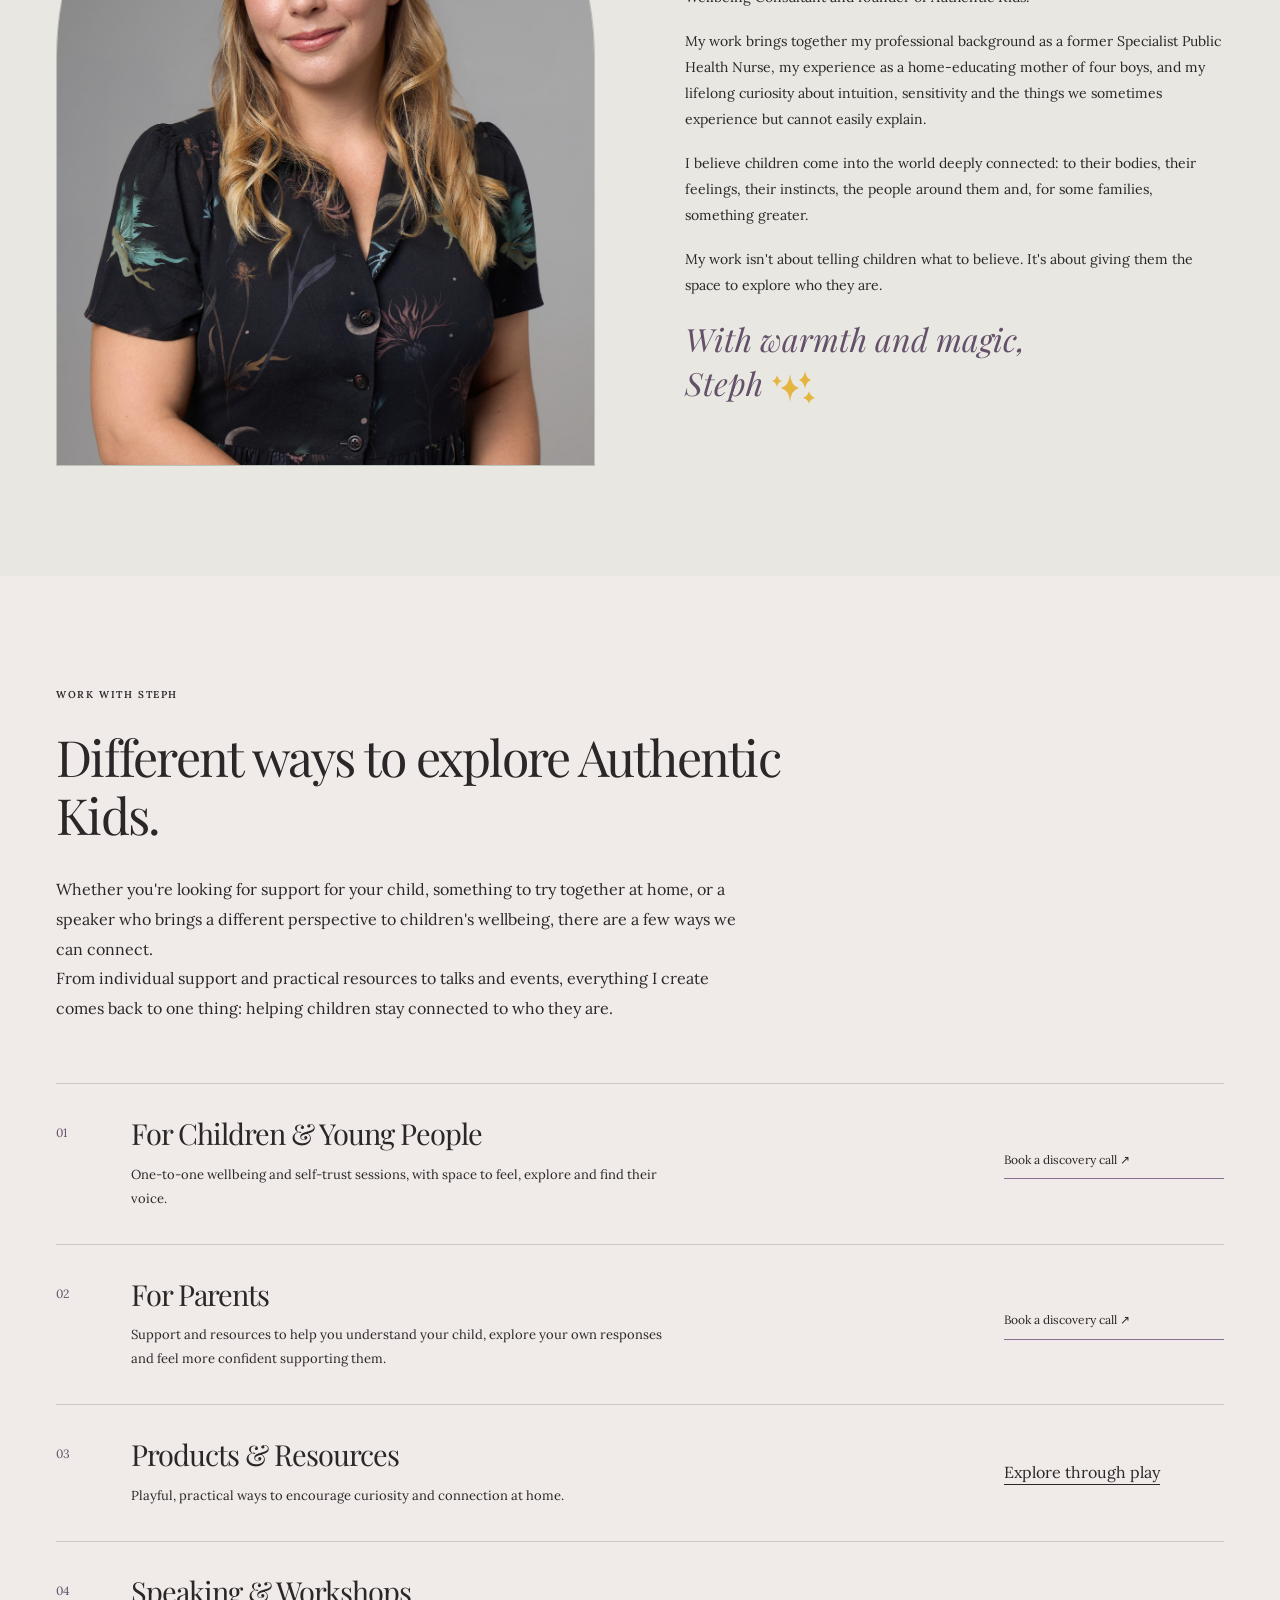
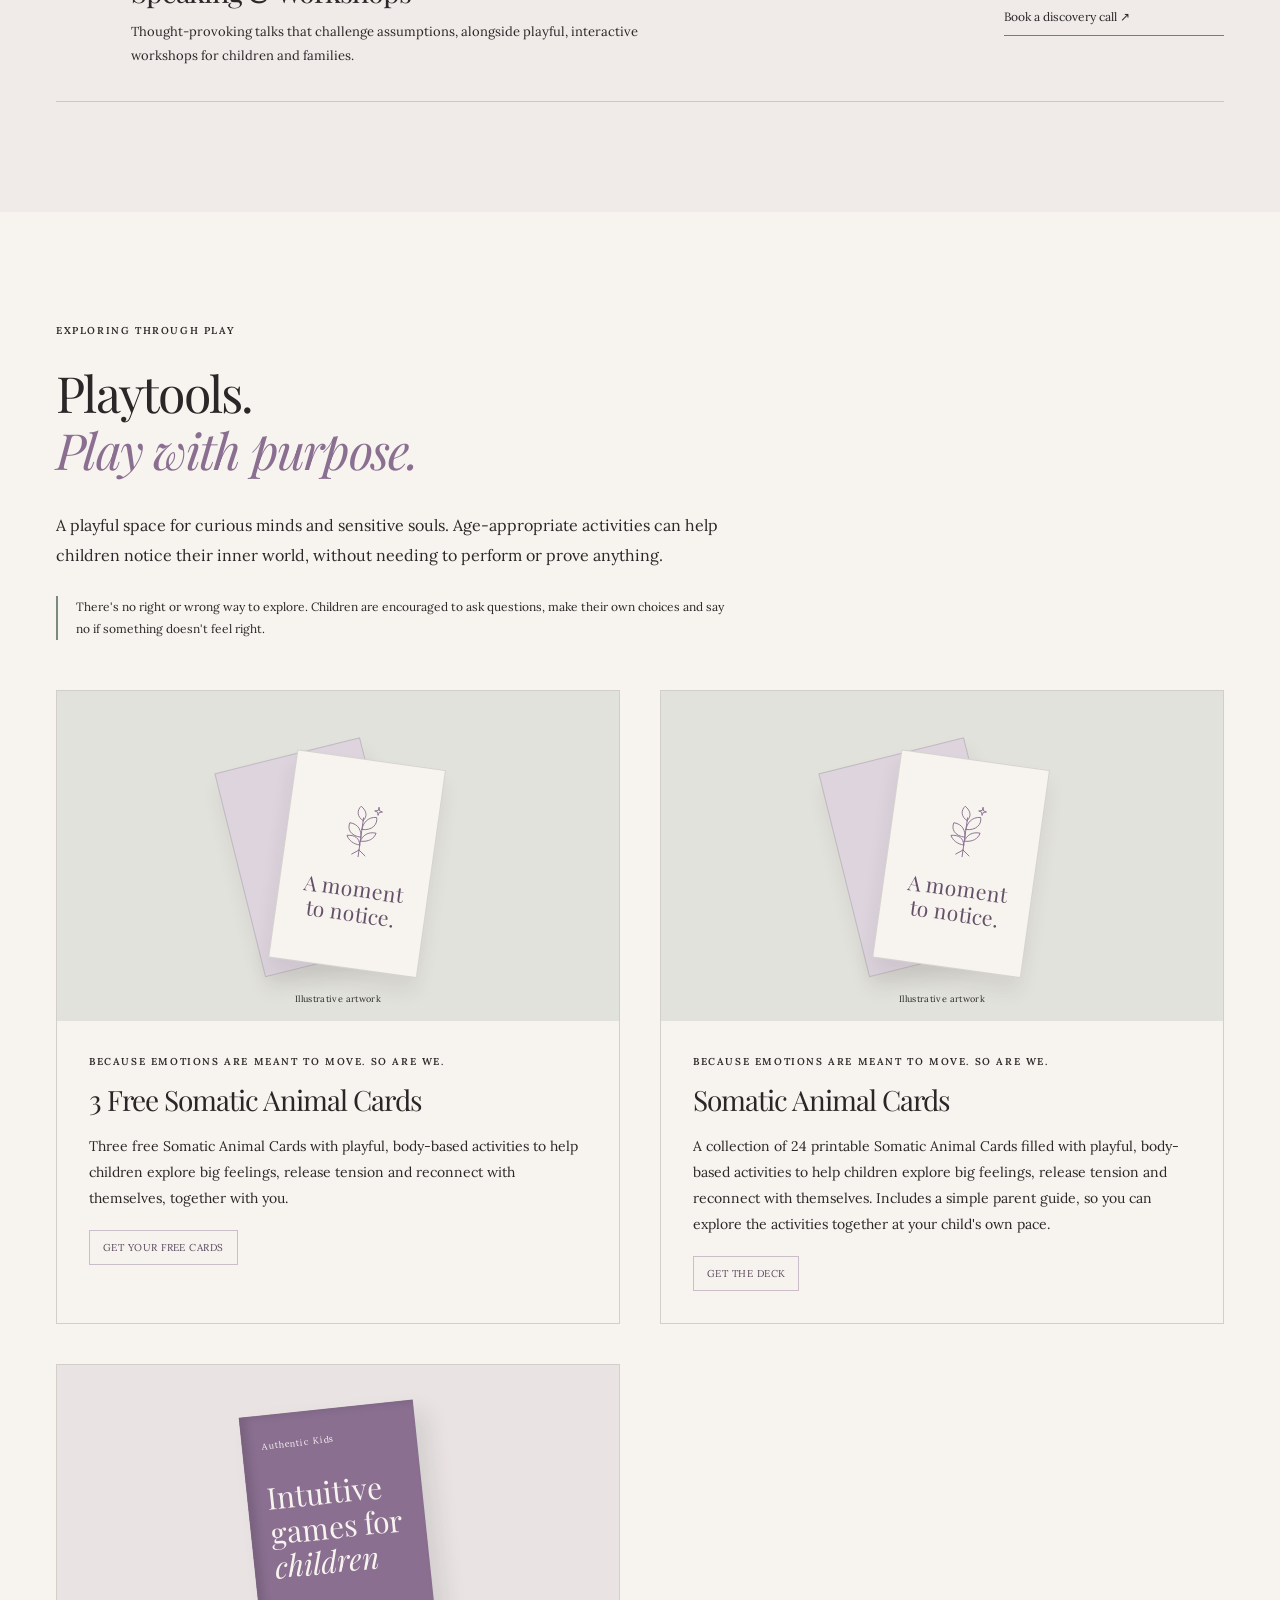
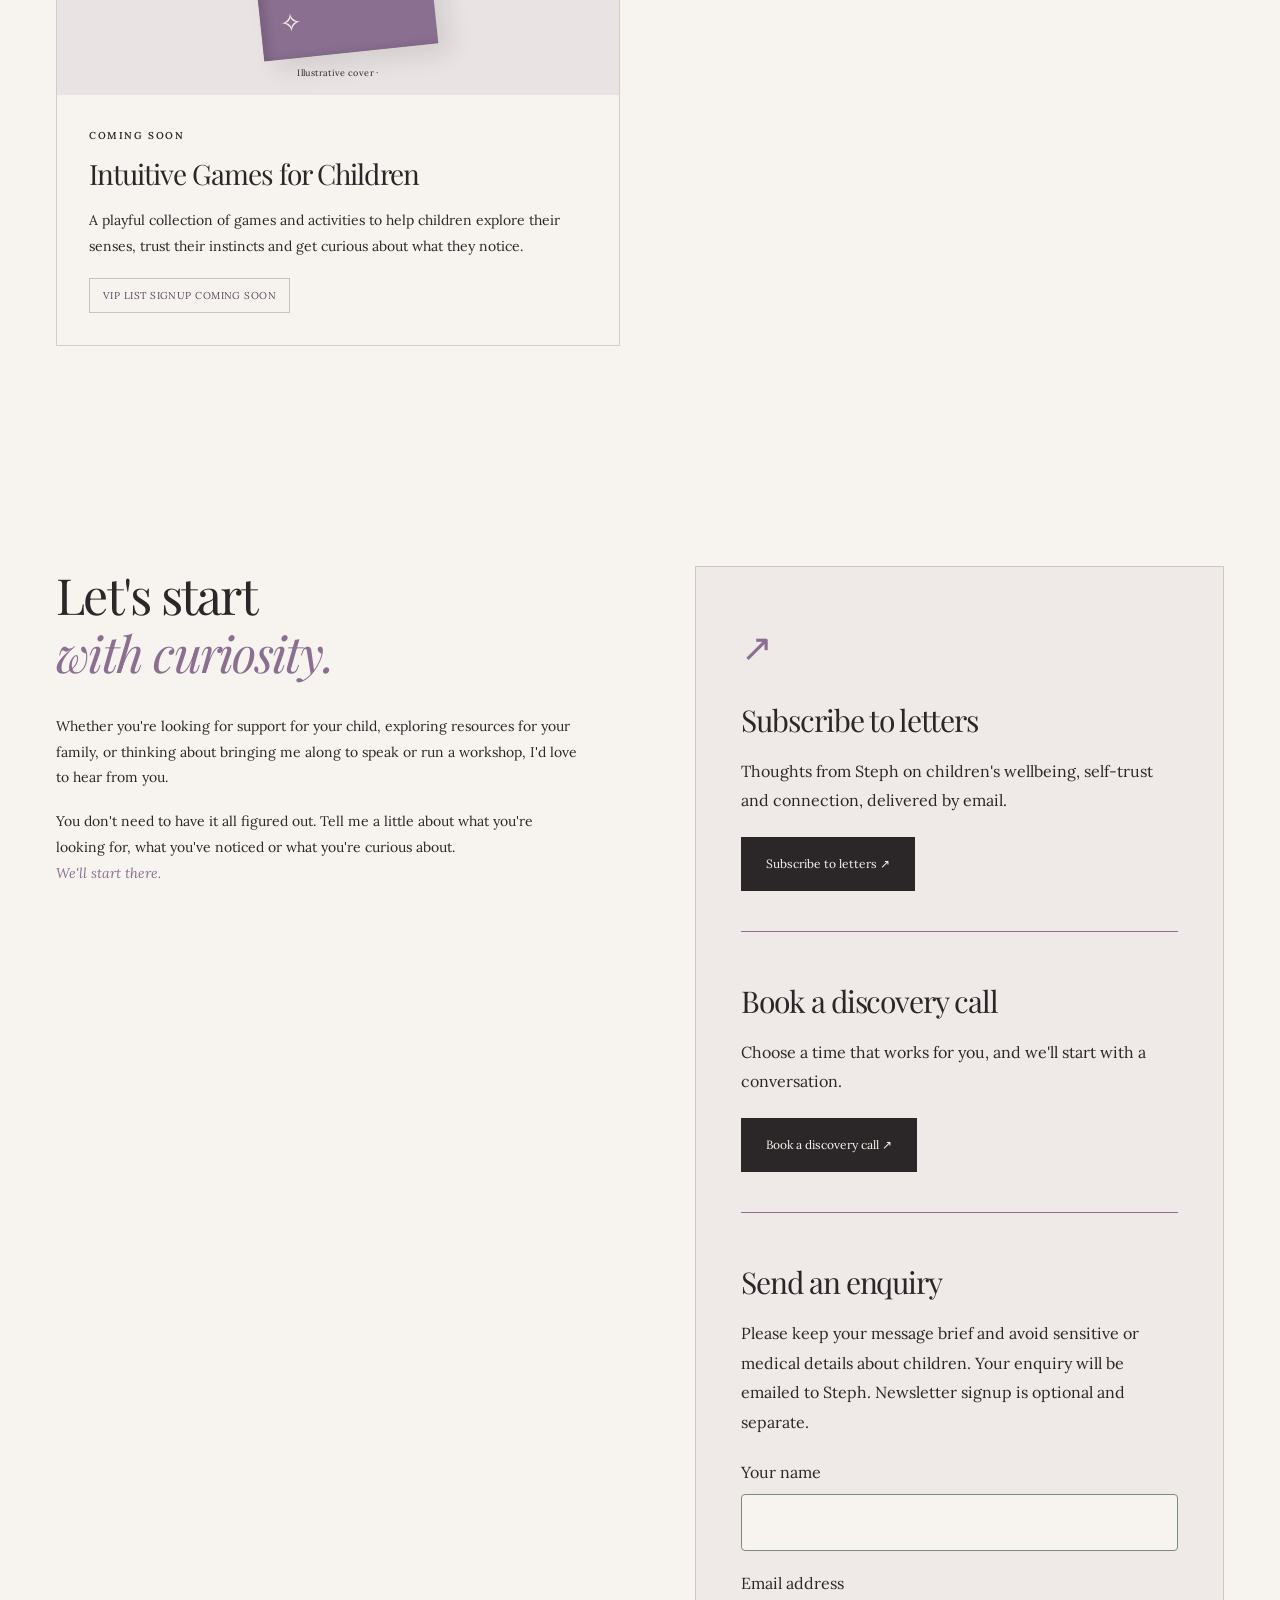
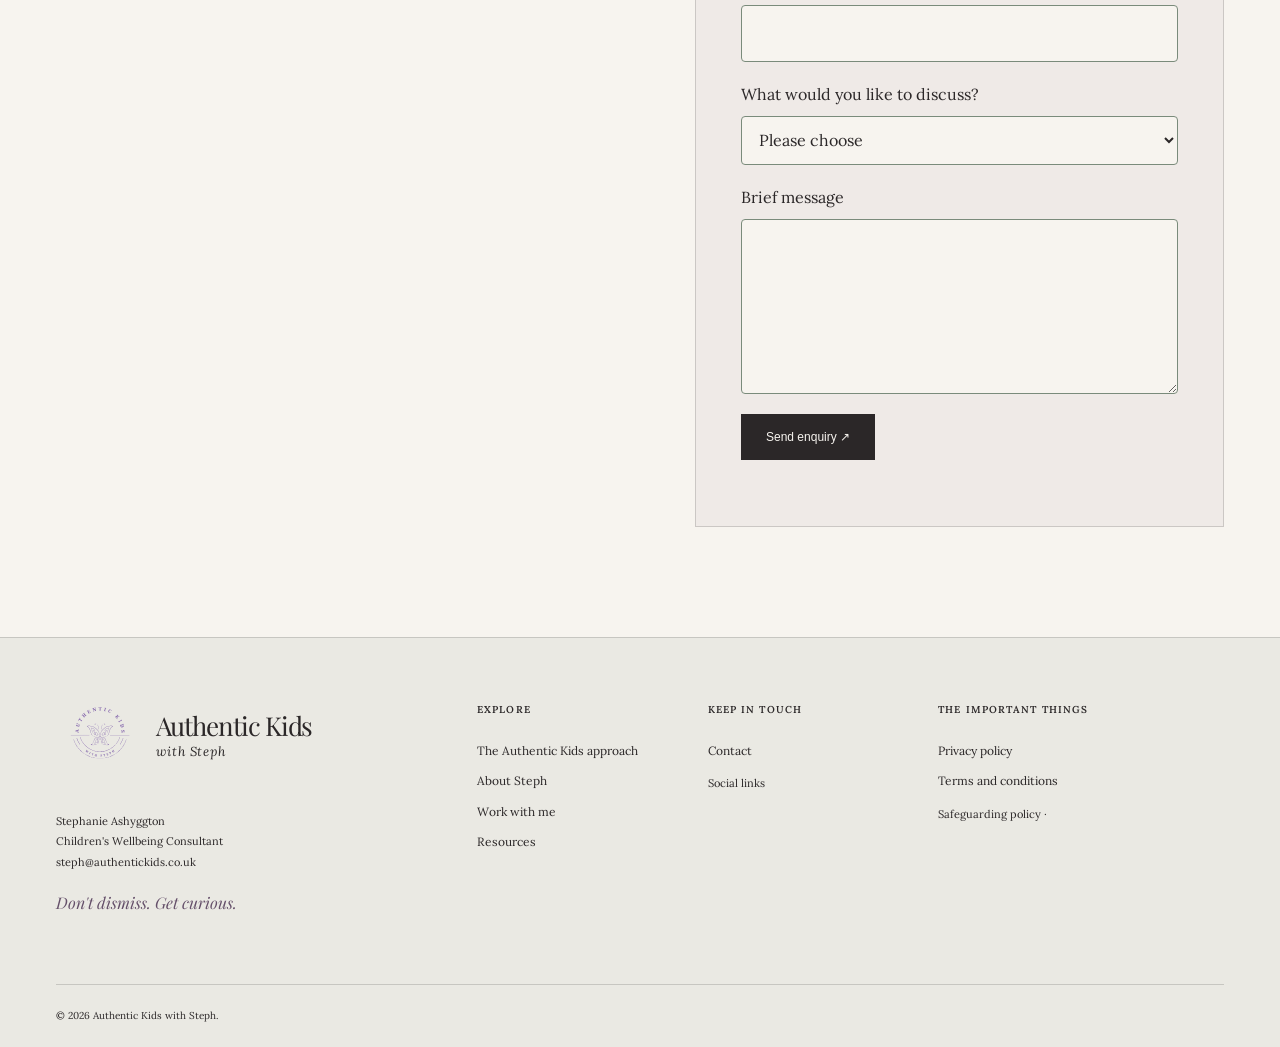
==== commit ce4c21d6: "Enable newsletter signups" ====
--- a/index.html
+++ b/index.html
@@ -429,17 +429,16 @@
         </div>
         <div class="contact-notice">
           <span aria-hidden="true">↗</span>
-          <h3>
-            Let's Have a Chat
-          </h3>
-          <p>
-            Choose a time that works for you, and we'll start with a conversation.
-          </p>
-          <p>
-
-          </p>
-          <a class="button" href="https://calendar.app.google/ogfMT9sHYbNbyrfA8">Book a discovery call ↗</a>
-          <p><a href="newsletter/subscribe/?source=booking">You can also subscribe to Steph's letters</a>, separately from your booking.</p>
+          <section class="contact-option" aria-labelledby="subscribe-letters-title">
+            <h3 id="subscribe-letters-title">Subscribe to letters</h3>
+            <p>Thoughts from Steph on children's wellbeing, self-trust and connection, delivered by email.</p>
+            <a class="button" href="newsletter/subscribe/?source=booking">Subscribe to letters ↗</a>
+          </section>
+          <section class="contact-option" aria-labelledby="discovery-call-title">
+            <h3 id="discovery-call-title">Book a discovery call</h3>
+            <p>Choose a time that works for you, and we'll start with a conversation.</p>
+            <a class="button" href="https://calendar.app.google/ogfMT9sHYbNbyrfA8">Book a discovery call ↗</a>
+          </section>
           <form class="enquiry-form" id="enquiry-form">
             <h3>Send an enquiry</h3>
             <p id="enquiry-guidance">Please keep your message brief and avoid sensitive or medical details about children. Your enquiry will be emailed to Steph. Newsletter signup is optional and separate.</p>
@@ -464,20 +463,6 @@
           </form>
         </div>
 
-      <section class="section wrap newsletter-section" id="newsletter" aria-labelledby="newsletter-title">
-        <h2 id="newsletter-title">Letters from Steph</h2>
-        <p>Thoughts on children's wellbeing, self-trust and connection, delivered by email.</p>
-        <form class="enquiry-form newsletter-signup" data-source="website">
-          <label for="newsletter-name">Your name (optional)</label><input id="newsletter-name" name="name" autocomplete="given-name" maxlength="100">
-          <label for="newsletter-email">Email address</label><input id="newsletter-email" name="email" type="email" autocomplete="email" maxlength="254" required>
-          <label class="newsletter-consent"><input type="checkbox" name="consent" required disabled> <span data-newsletter-consent>Newsletter signup is being prepared.</span></label>
-          <p><a href="#newsletter-privacy">How we use your information</a></p>
-          <button class="button" type="submit" disabled>Subscribe ↗</button>
-          <p role="status" aria-live="polite">Checking newsletter signup availability…</p>
-          <noscript><p>Please enable JavaScript to subscribe.</p></noscript>
-        </form>
-        <details id="newsletter-privacy"><summary>How we use your information</summary><p>We use your email address and optional name to send the Authentic Kids letters you request. You must confirm your email before receiving them, and you can unsubscribe using any letter. Please do not include information about children. A minimal do-not-contact record may be retained after a profile is removed. For questions, email steph@authentickids.co.uk.</p></details>
-      </section>
     </main>
     <footer class="site-footer">
       <div class="wrap footer-grid">
--- a/styles.css
+++ b/styles.css
@@ -171,6 +171,10 @@
   display: grid;
   grid-template-columns: 1.2fr 1fr;
   gap: 50px;
+  padding-top: 64px
+}
+
+#home.hero {
   padding: 64px max(56px, calc((100% - 1240px) / 2));
   color: var(--cream);
   background-color: var(--ink);
@@ -179,26 +183,26 @@
   background-position: center right;
 }
 
-.hero em {
+#home.hero em {
   color: #ddc7e2;
 }
 
-.hero .button {
+#home.hero .button {
   background: var(--cream);
   color: var(--ink);
   border-color: var(--cream);
 }
 
-.hero .button:hover {
+#home.hero .button:hover {
   background: #ddc7e2;
   border-color: #ddc7e2;
 }
 
-.hero .text-link {
+#home.hero .text-link {
   border-color: #ddc7e2;
 }
 
-.hero a:focus-visible {
+#home.hero a:focus-visible {
   outline-color: var(--cream);
 }
 
@@ -825,7 +829,10 @@
   }
 
   .hero {
-    gap: 25px;
+    gap: 25px
+  }
+
+  #home.hero {
     padding-inline: 32px
   }
 
@@ -922,6 +929,10 @@
   .hero {
     grid-template-columns: 1fr;
     gap: 30px;
+    padding-top: 24px
+  }
+
+  #home.hero {
     padding: 48px 20px;
     background-image: linear-gradient(90deg, rgba(43,39,40,.96), rgba(43,39,40,.84) 65%, rgba(43,39,40,.65)), url('assets/authentic-kids-brush.jpg');
   }
@@ -1226,6 +1237,8 @@
 
 }
 
+.contact-option { text-align: left; }
+.contact-option + .contact-option { margin-top: 2.5rem; padding-top: 2rem; border-top: 1px solid #8A6F91; }
 .enquiry-form { margin-top: 2.5rem; padding-top: 2rem; border-top: 1px solid #8A6F91; text-align: left; }
 .enquiry-form label { display: block; margin: 1.1rem 0 .4rem; }
 .enquiry-form input, .enquiry-form select, .enquiry-form textarea { display: block; box-sizing: border-box; width: 100%; max-width: 100%; padding: .8rem; border: 1px solid #7A8B7B; border-radius: .25rem; background: #F7F4EF; color: #2B2728; font: inherit; }
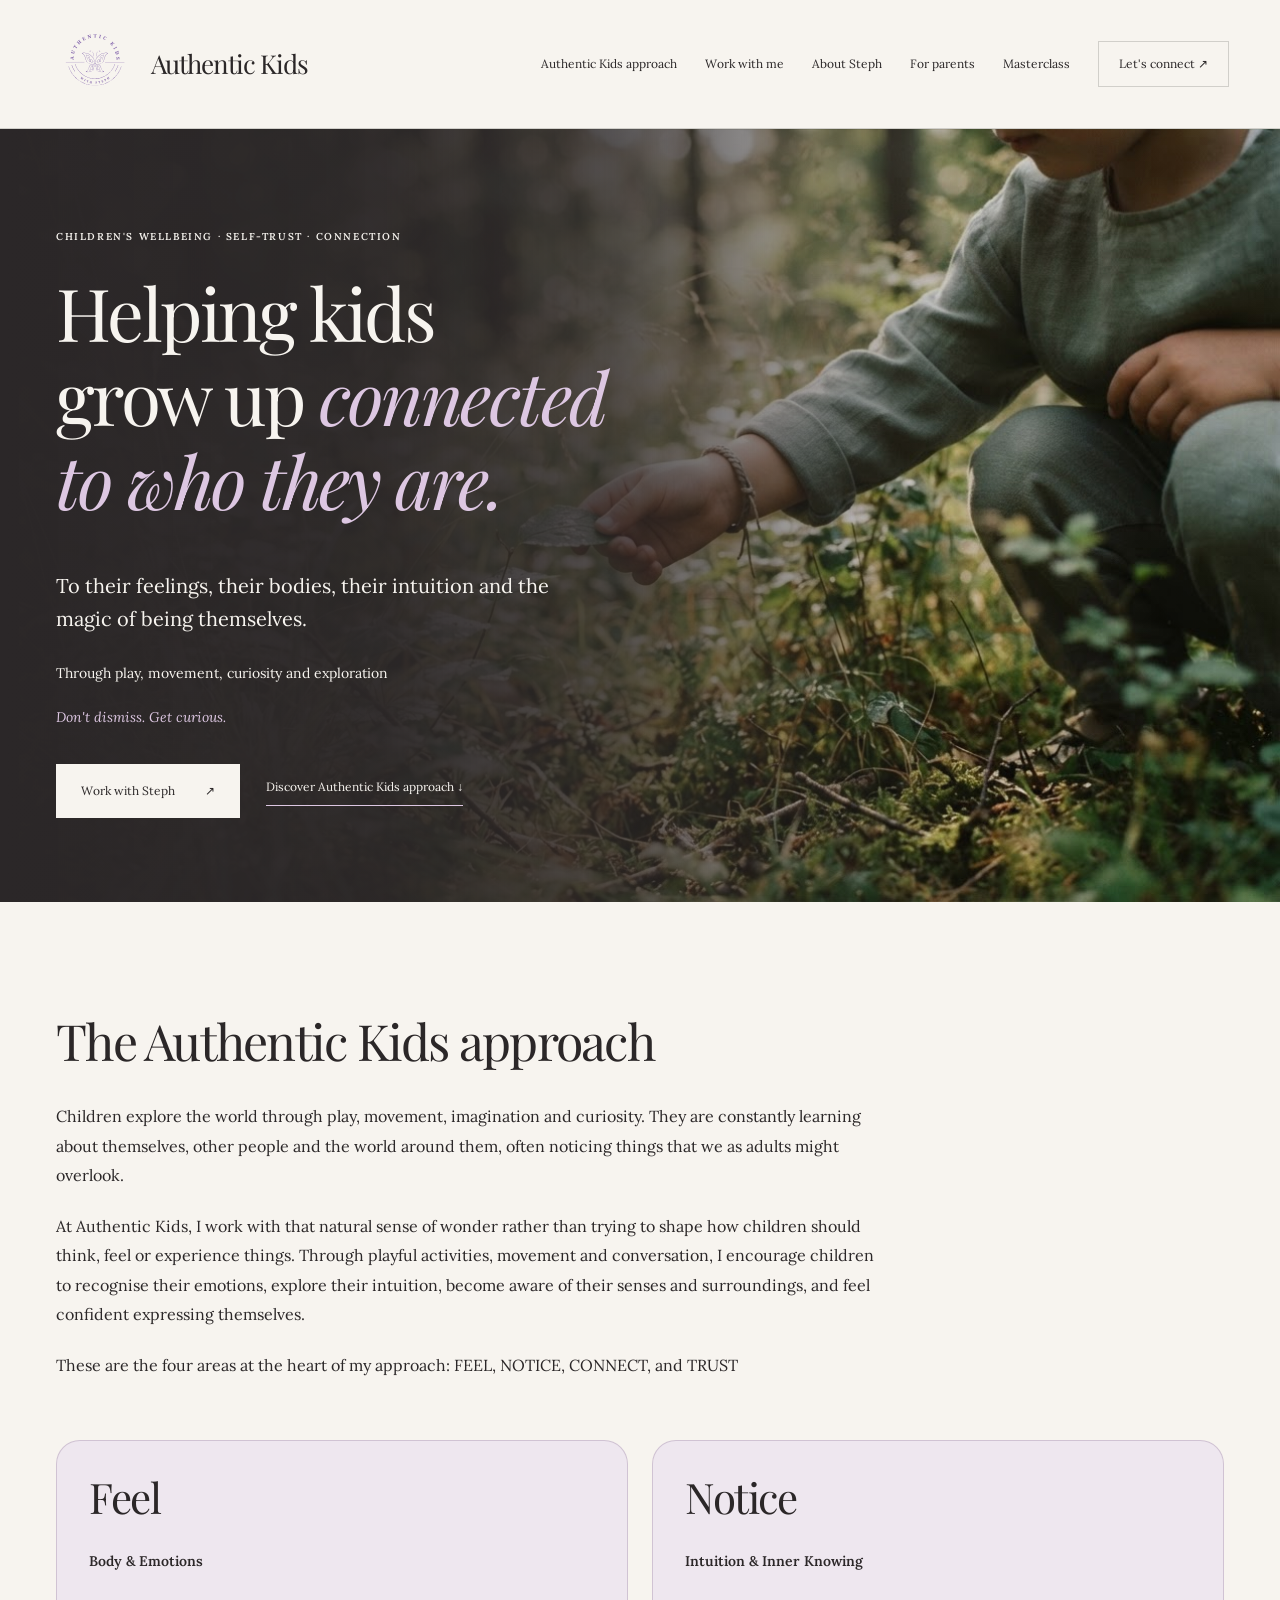
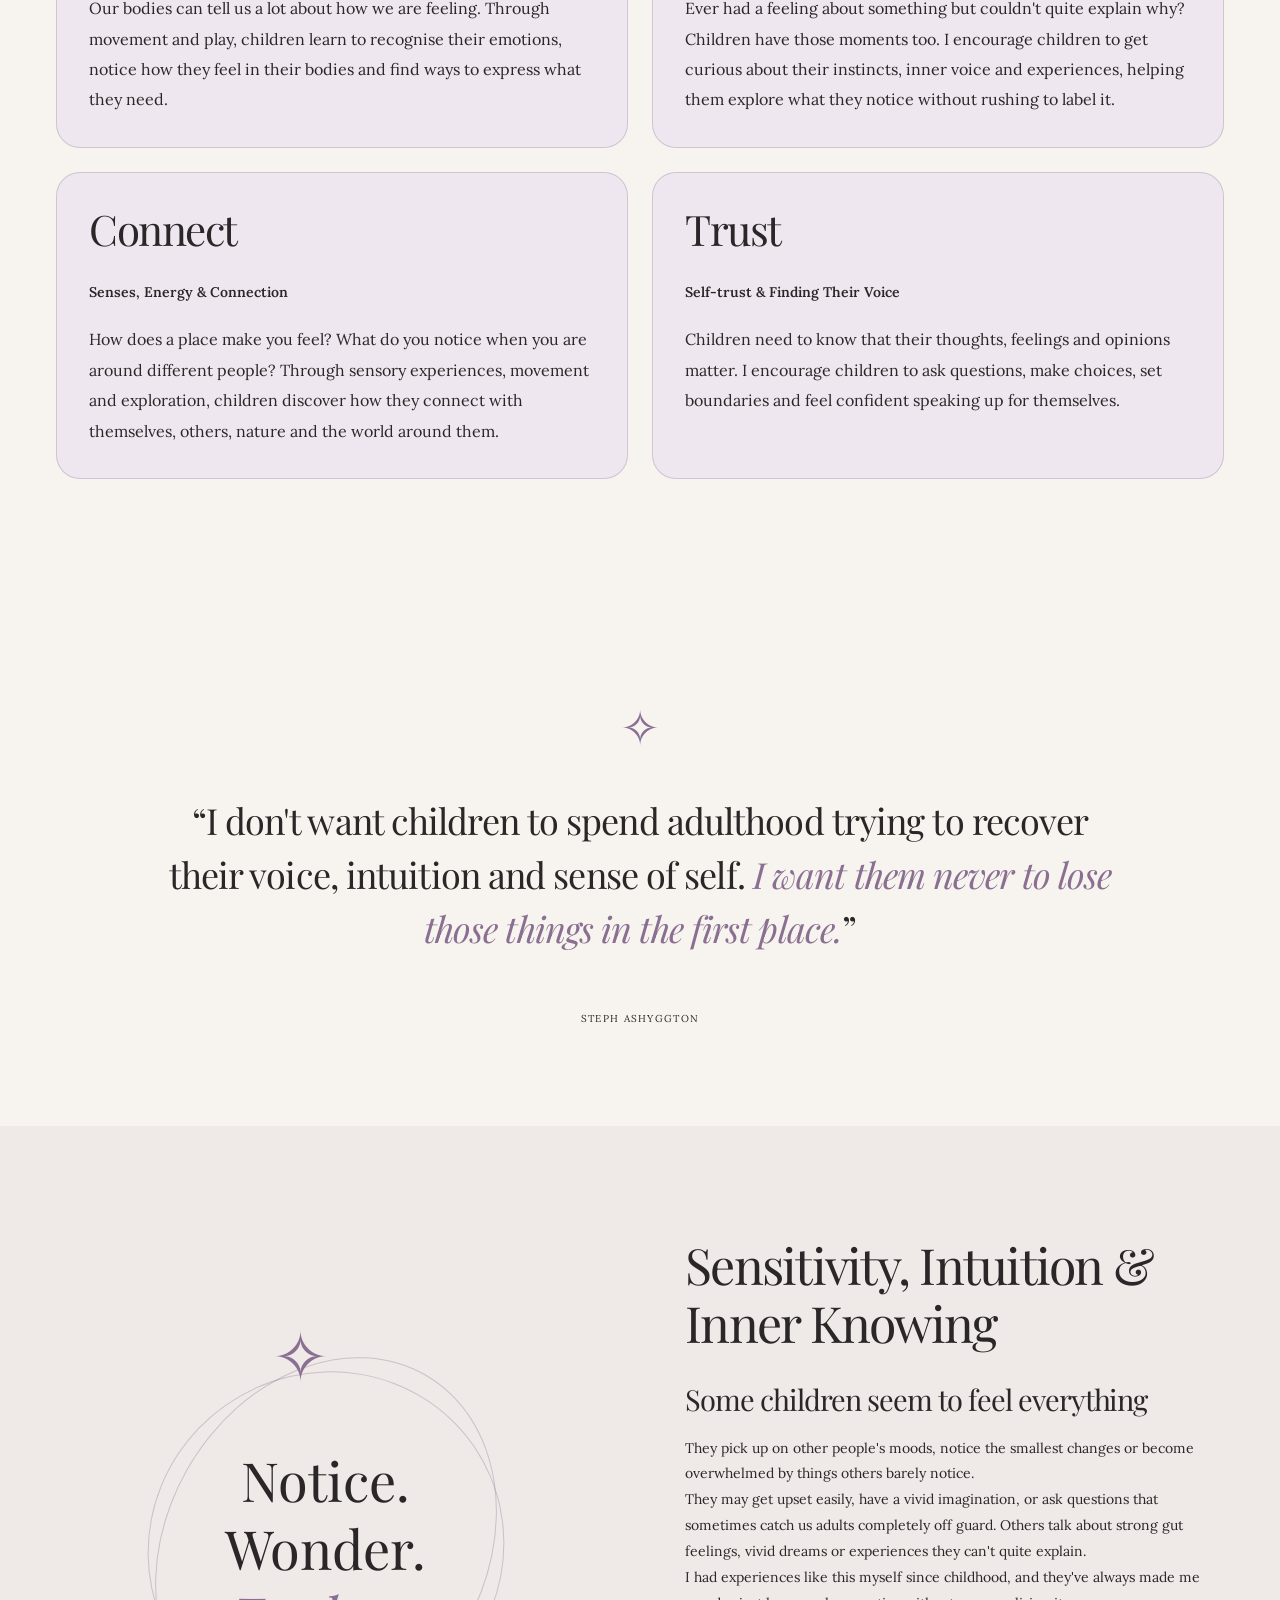
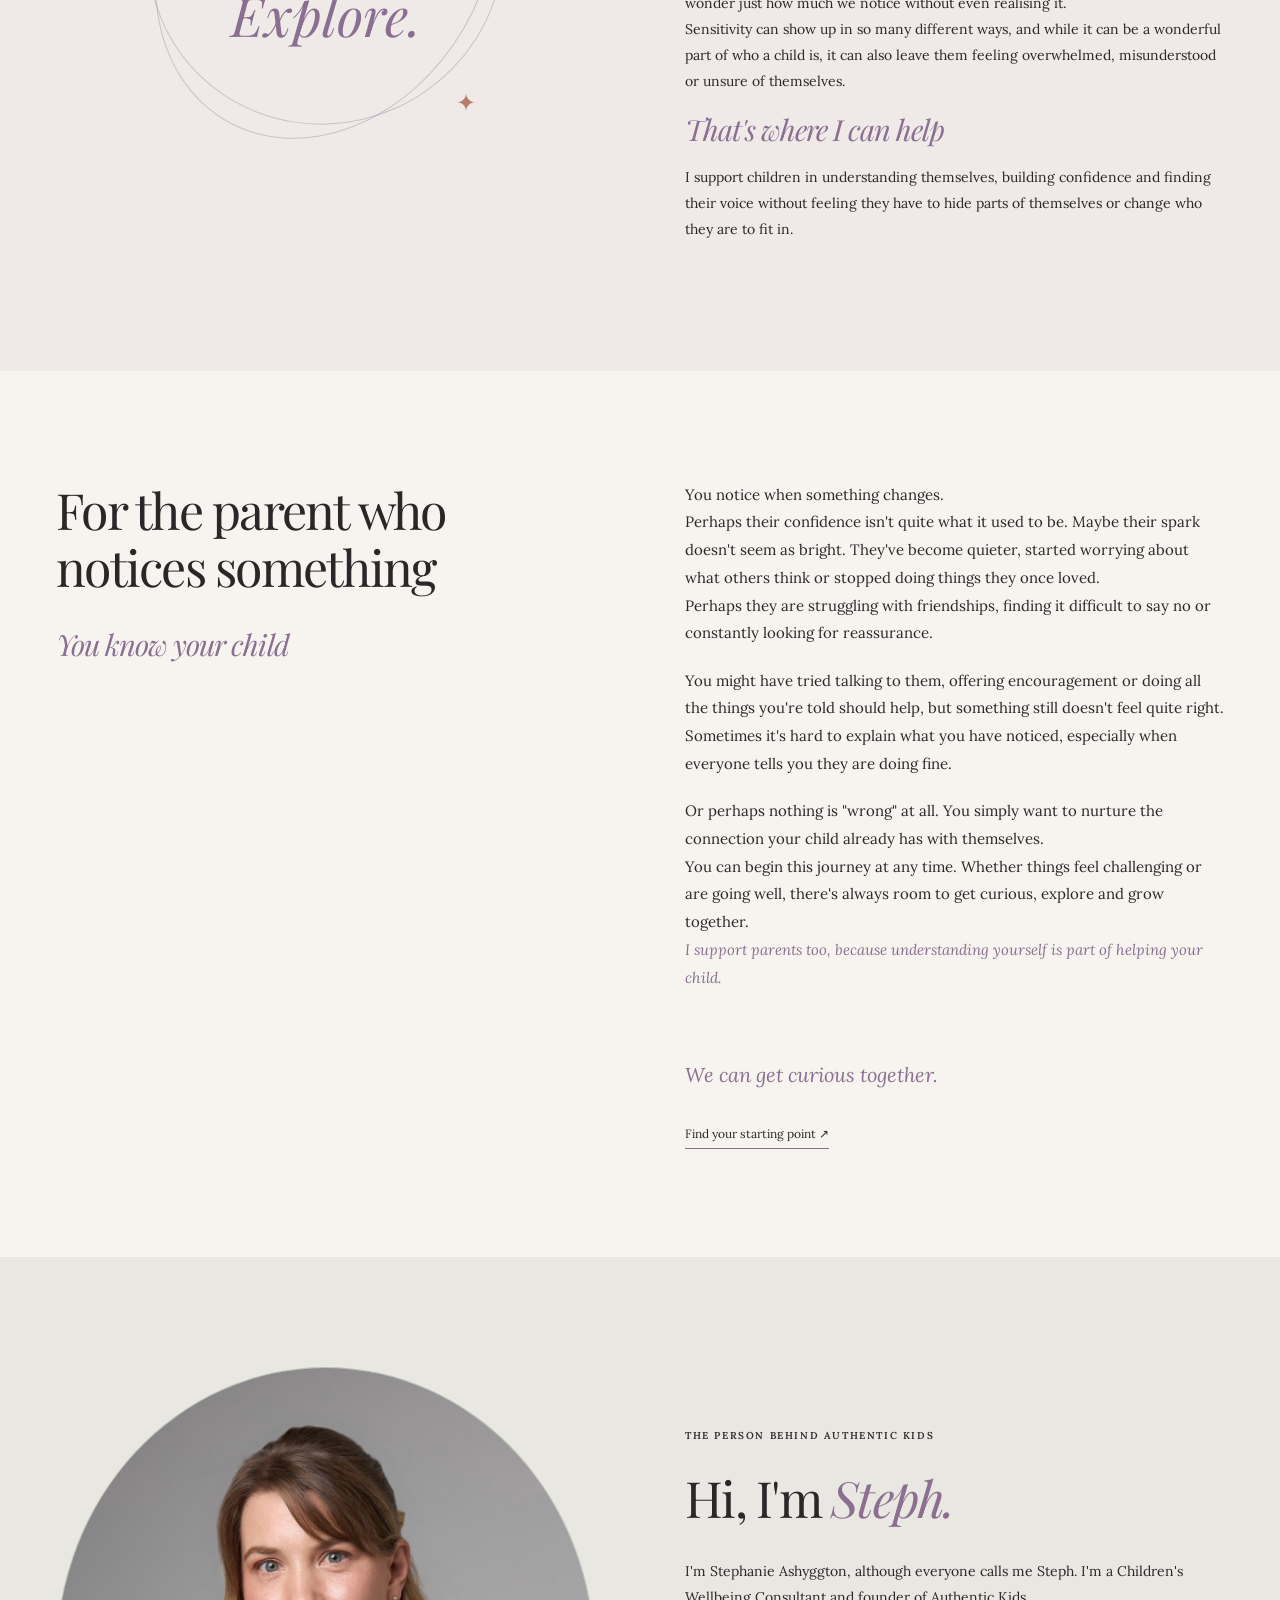
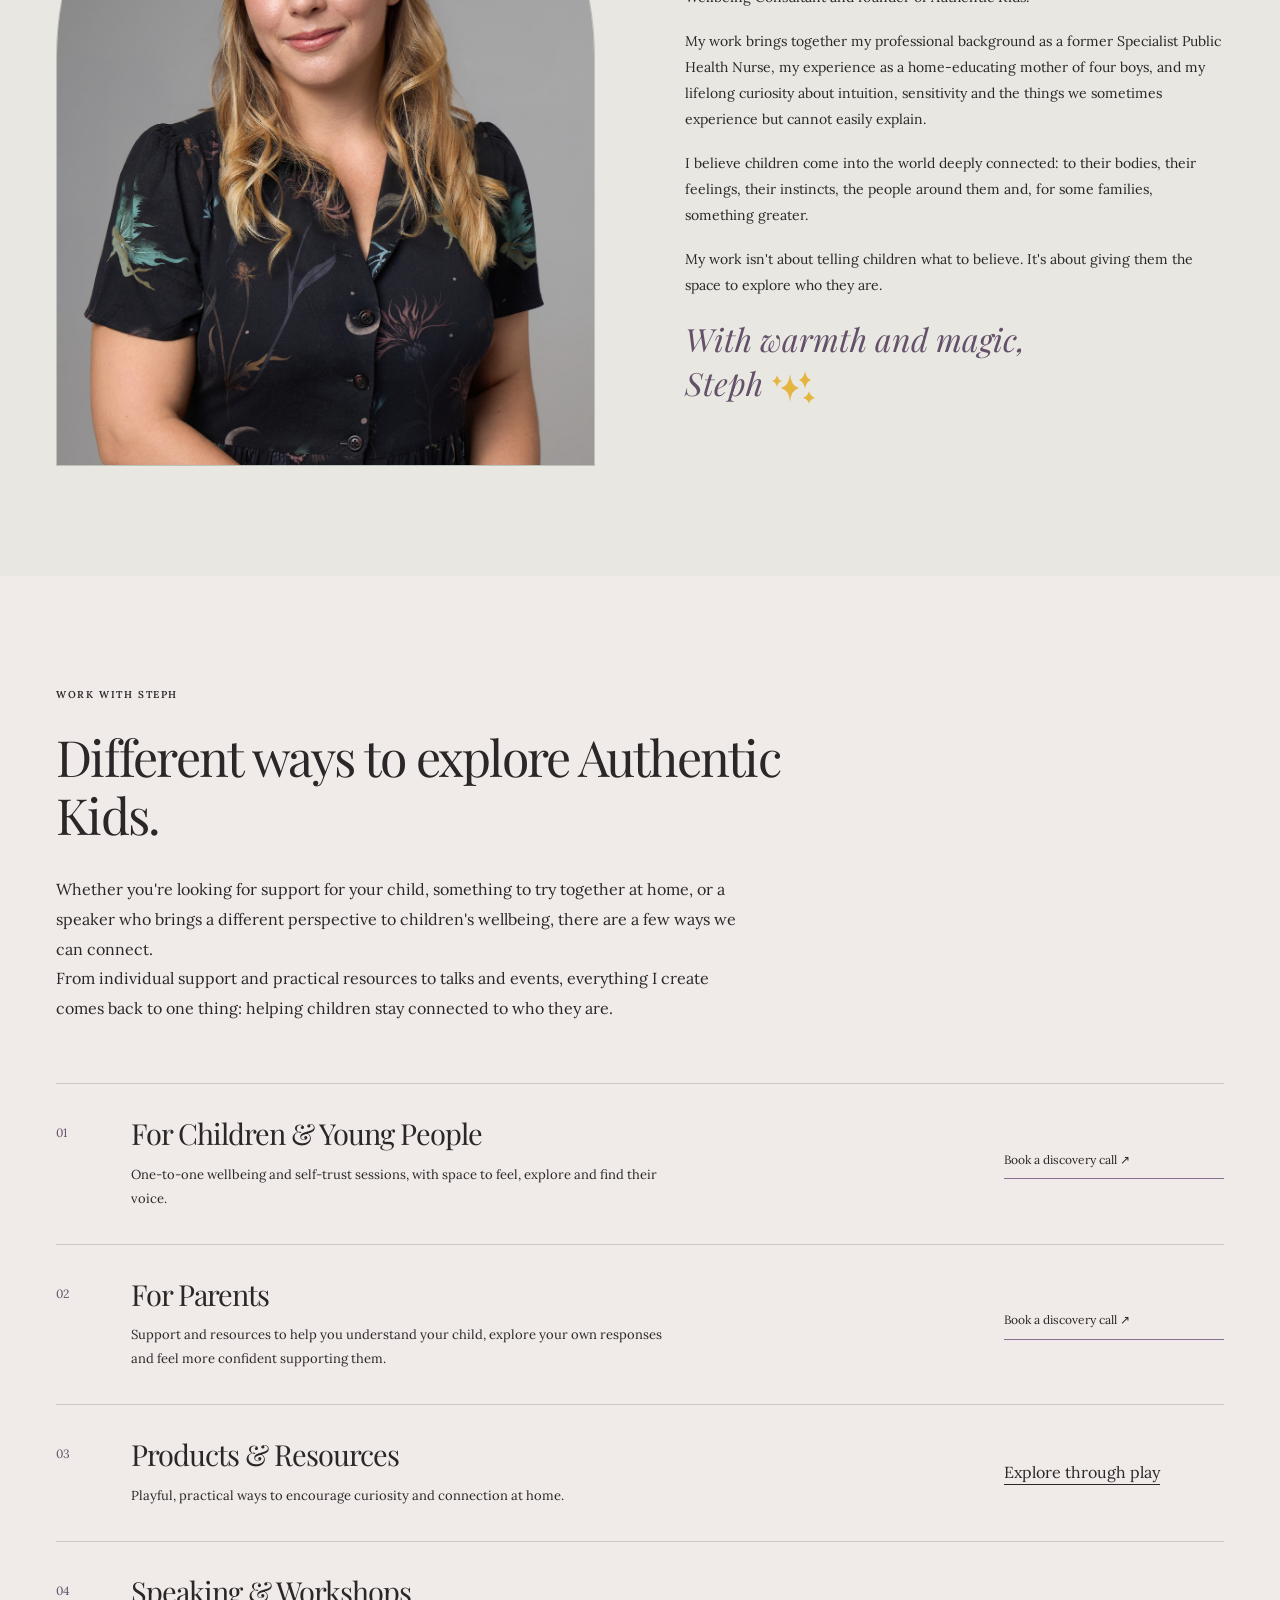
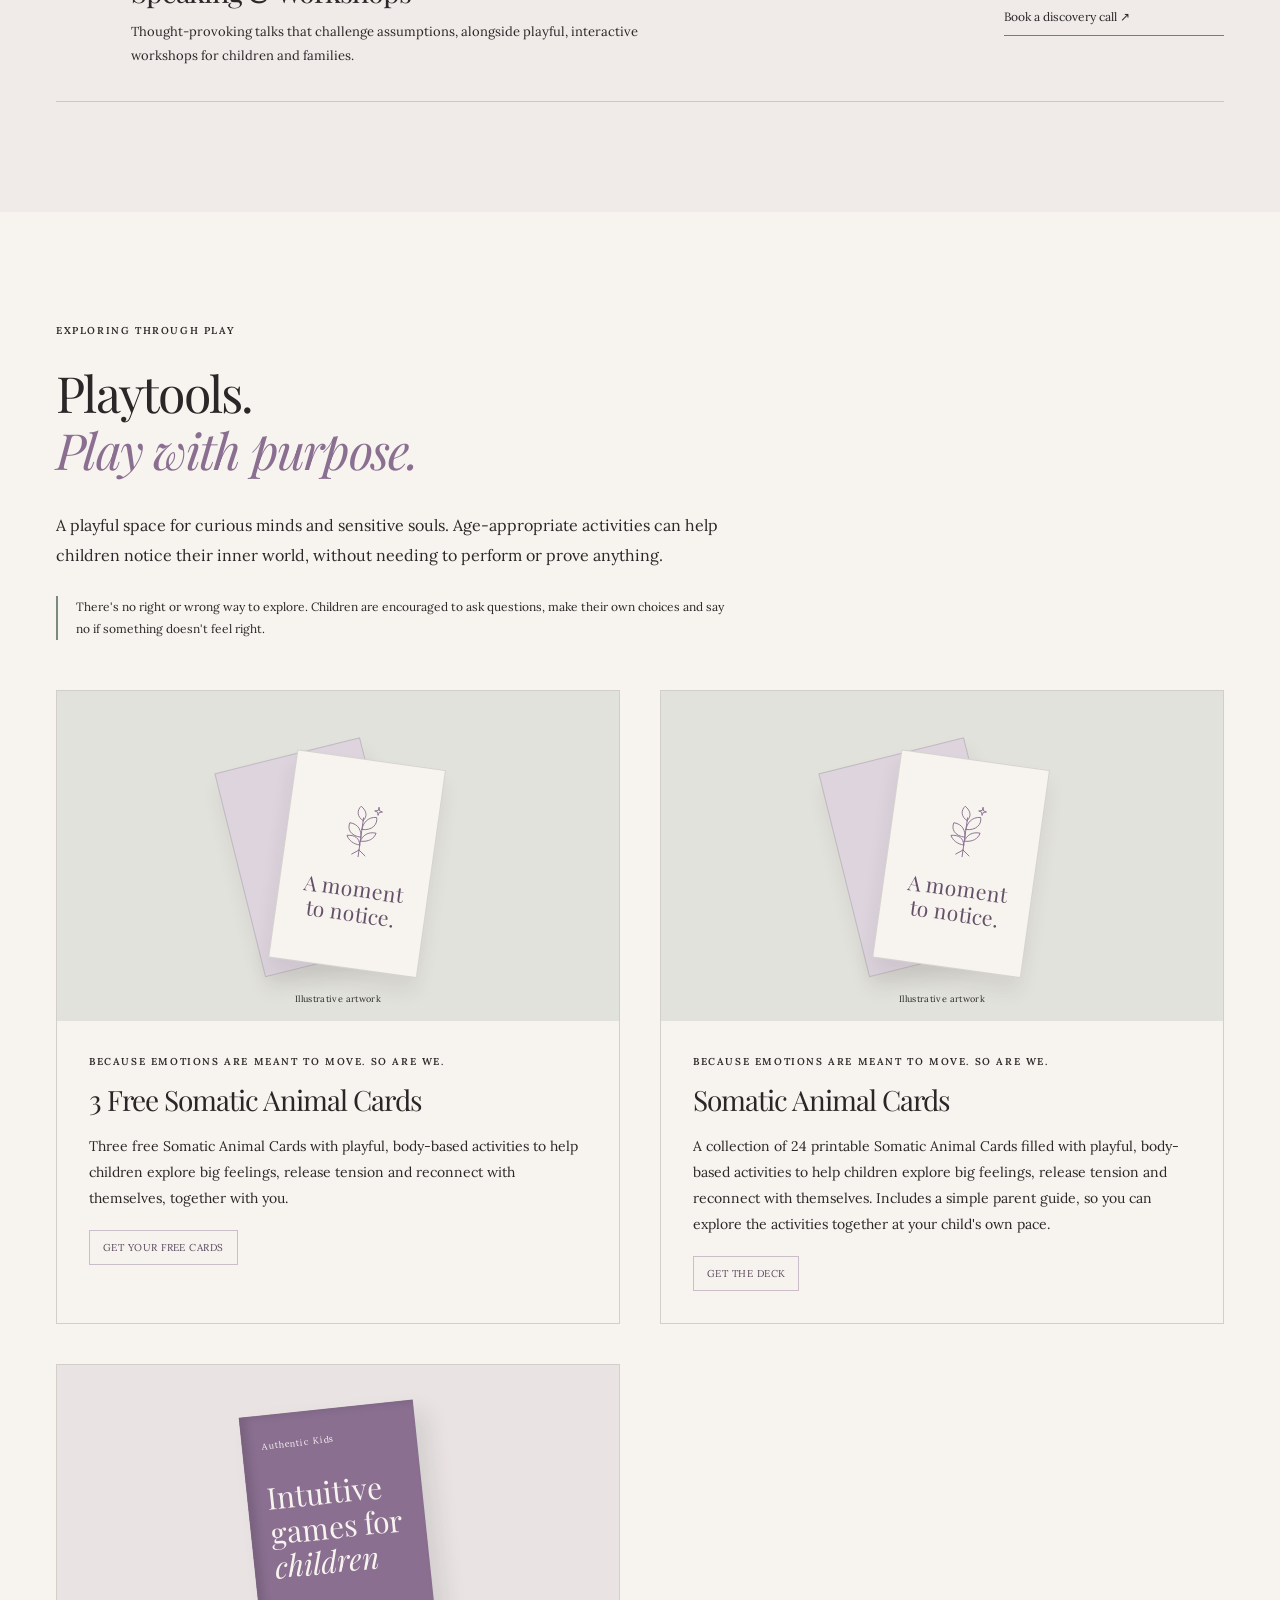
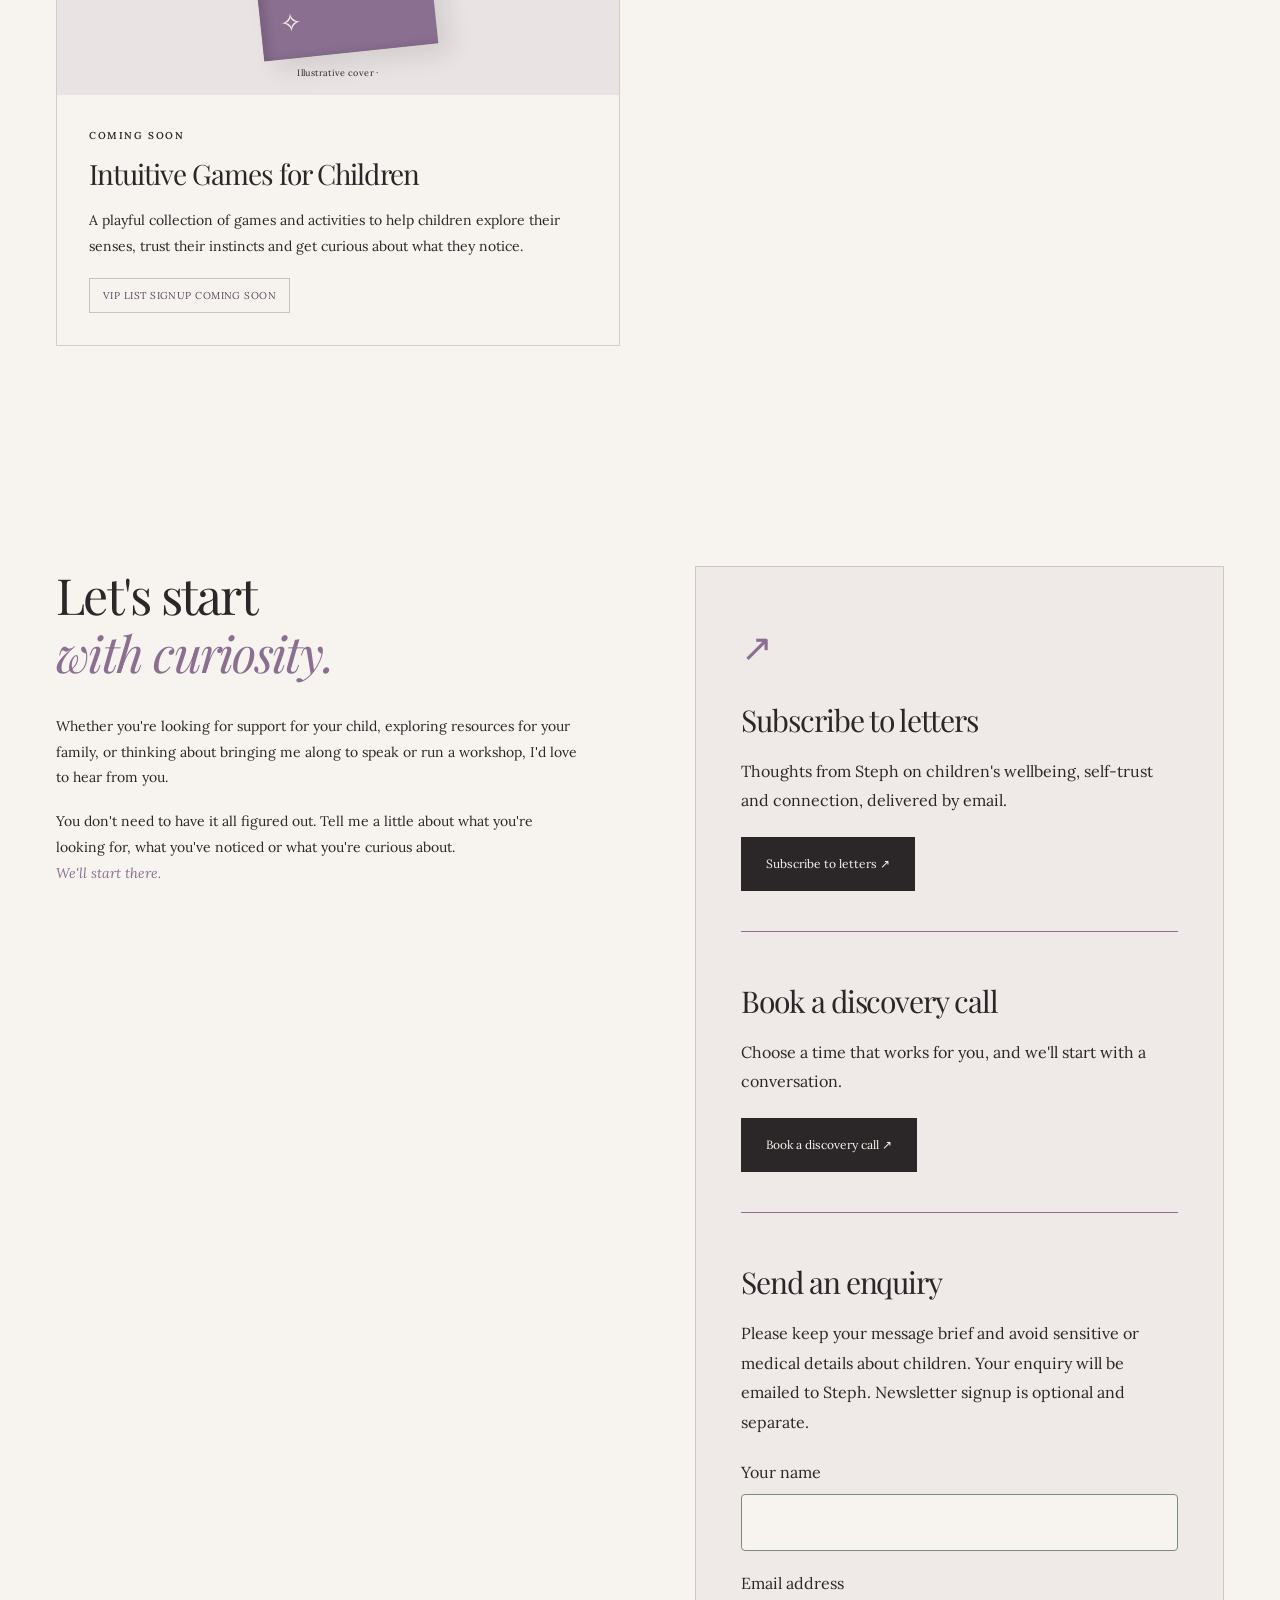
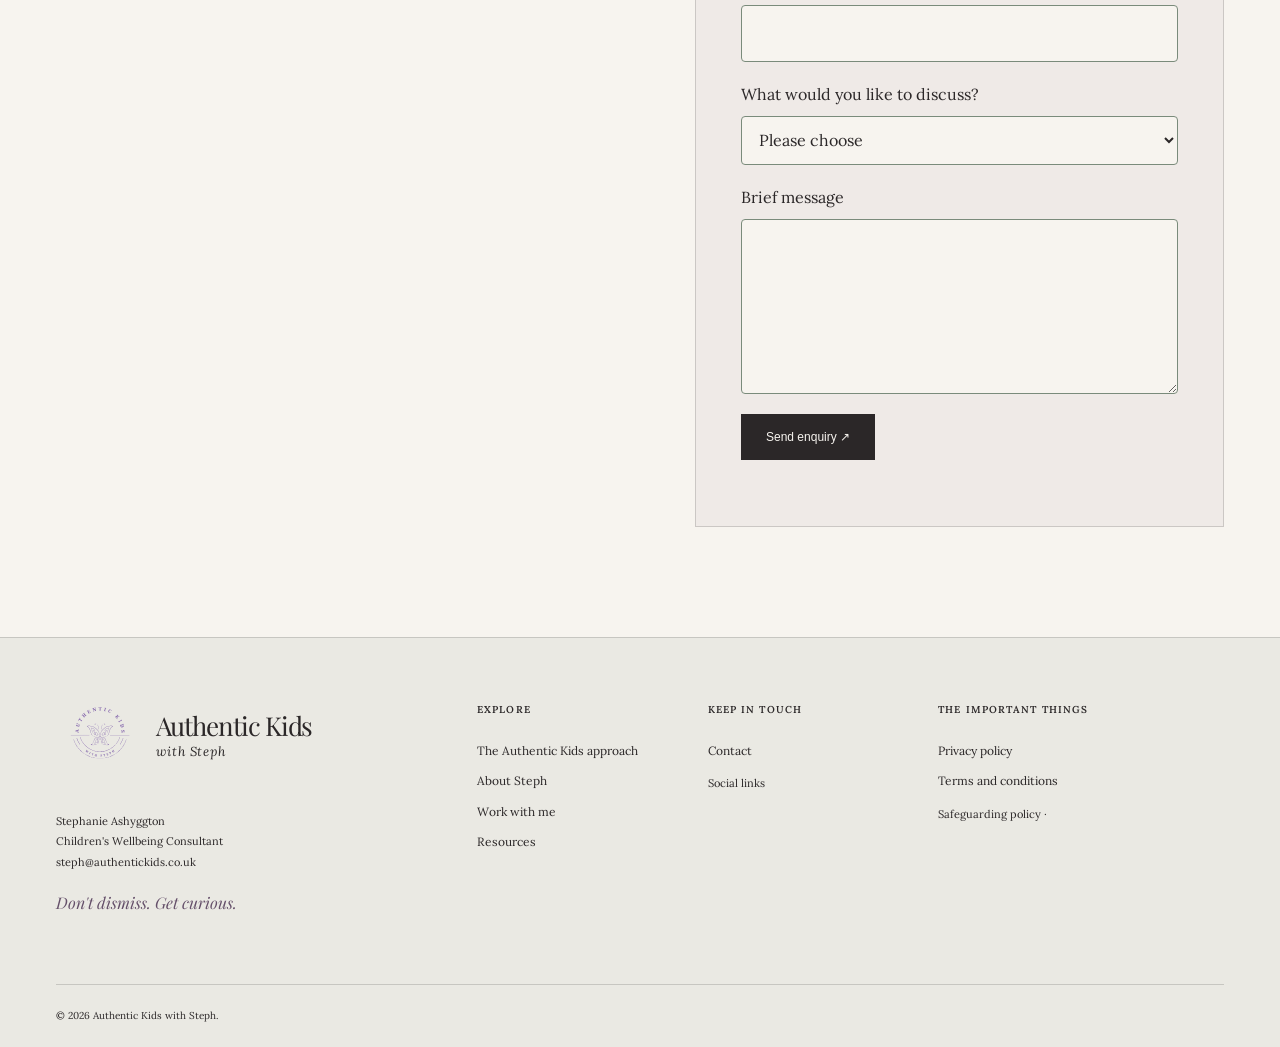
==== commit 1459773f: "Add masterclass to public site navigation" ====
--- a/index.html
+++ b/index.html
@@ -28,7 +28,7 @@
       <img src="assets/logo.svg" alt="" width="88" height="88" class="header-logo">
       <span>Authentic Kids</span></a><button class="menu-toggle" type="button" aria-expanded="false" aria-controls="navigation" hidden>Menu <span aria-hidden="true">☰</span></button>
       <nav id="navigation" aria-label="Main navigation">
-        <a href="#approach">Authentic Kids approach</a><a href="#work">Work with me</a><a href="#about">About Steph</a><a href="#parents">For parents</a><a class="nav-contact" href="#contact">Let's connect ↗</a>
+        <a href="#approach">Authentic Kids approach</a><a href="#work">Work with me</a><a href="#about">About Steph</a><a href="#parents">For parents</a><a href="masterclass/">Masterclass</a><a class="nav-contact" href="#contact">Let's connect ↗</a>
       </nav>
     </header>
     <main id="main">
